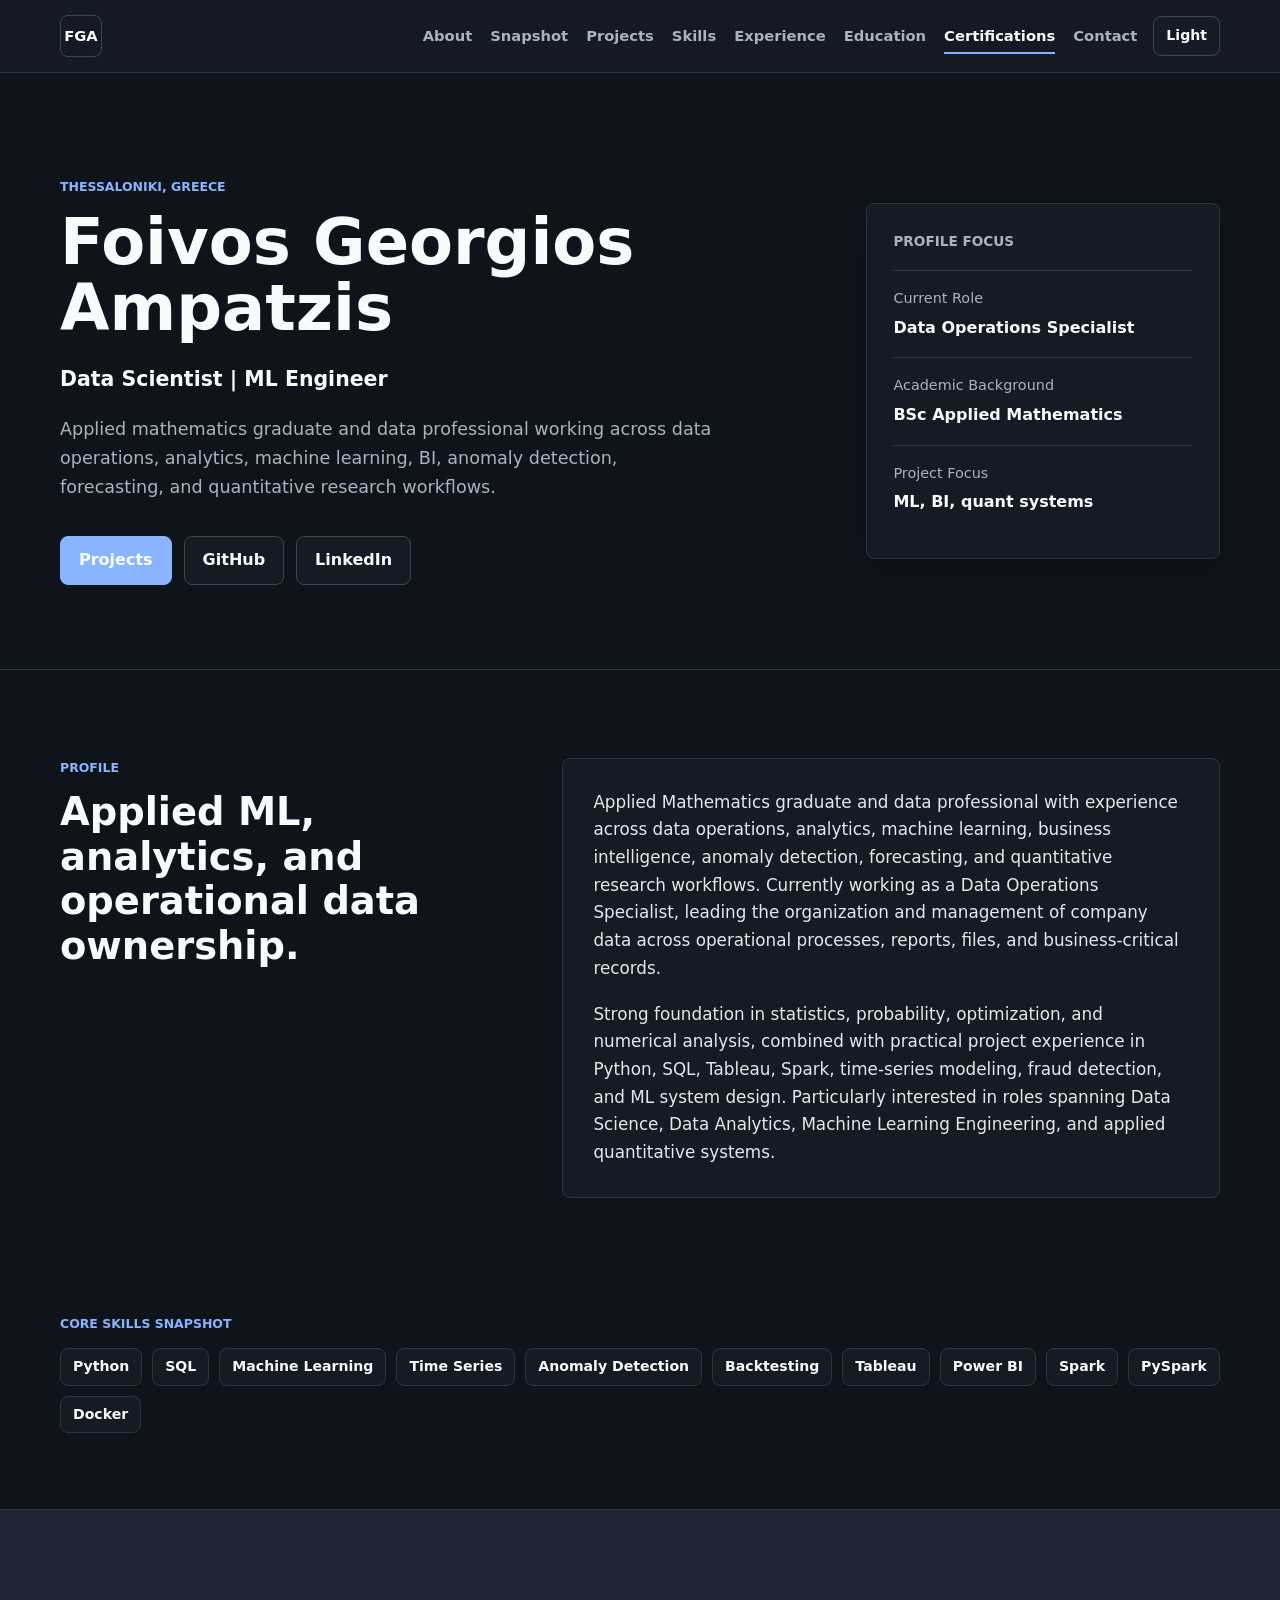
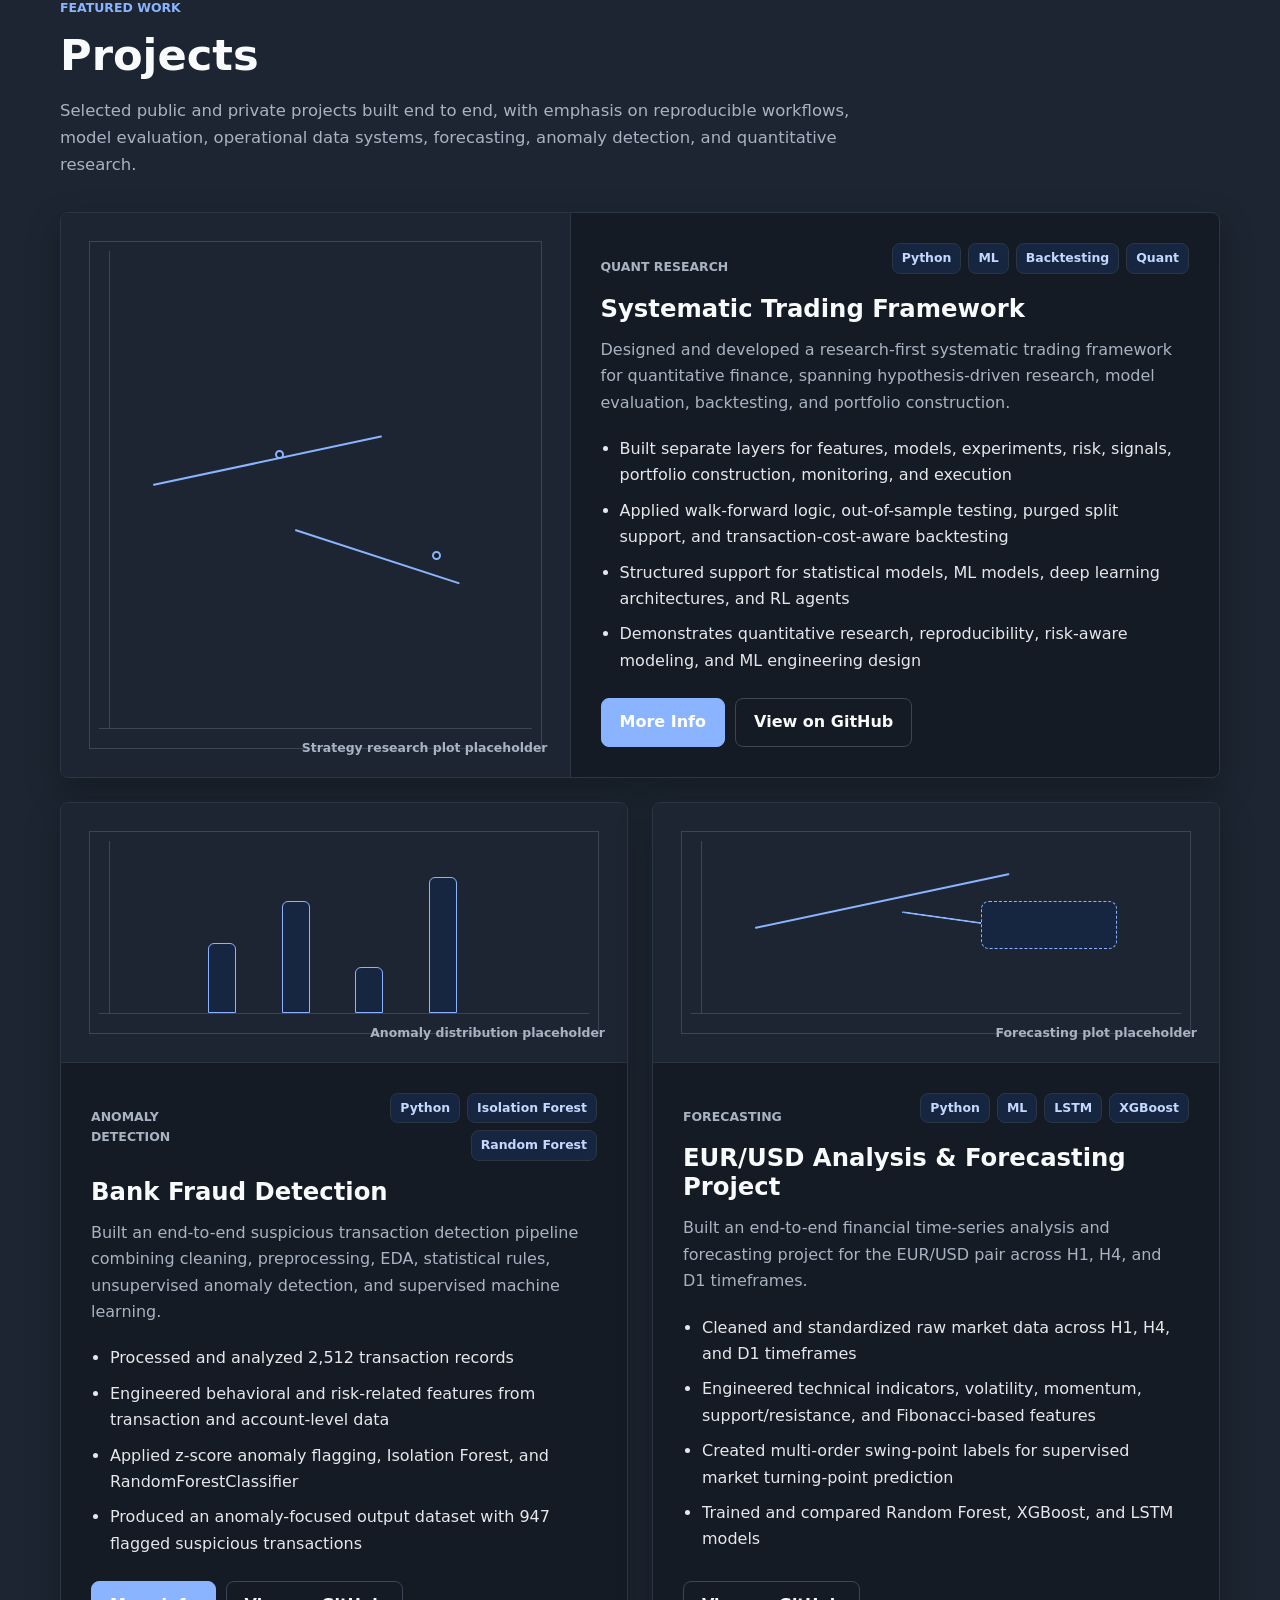
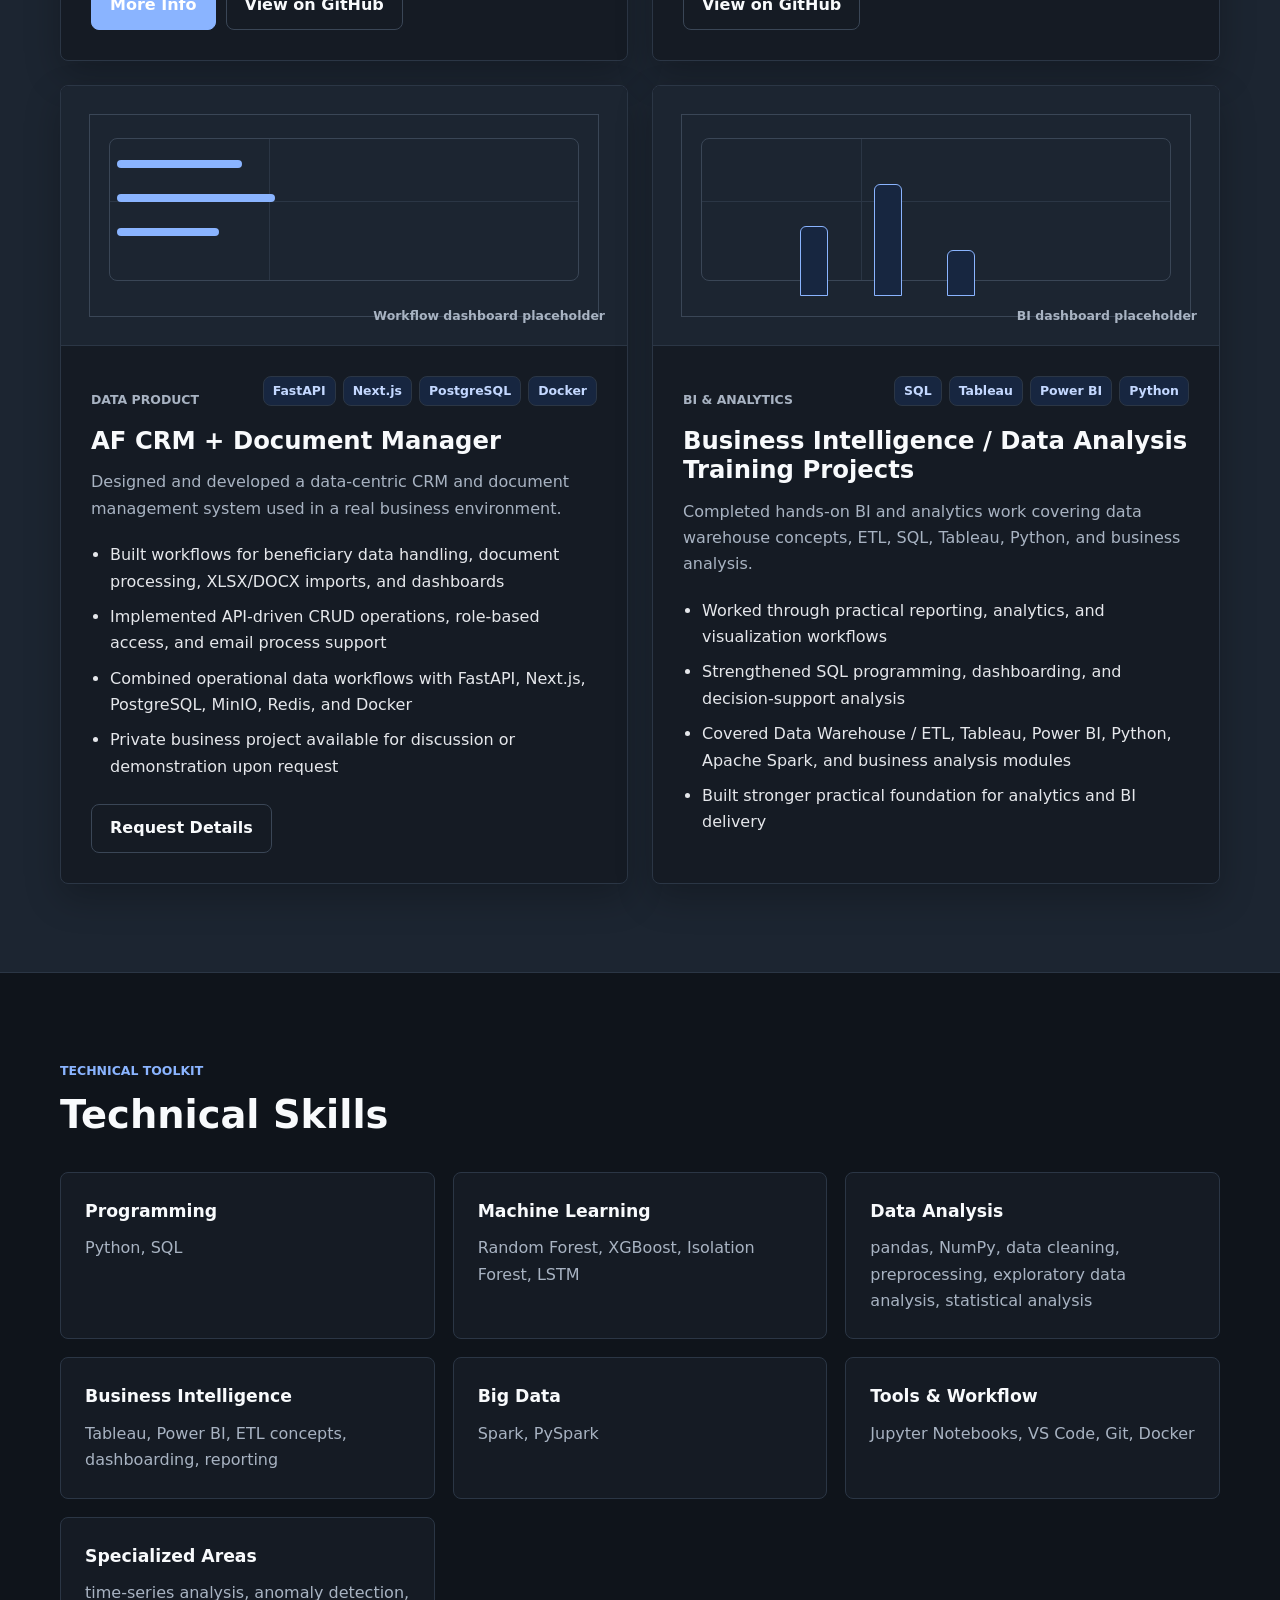
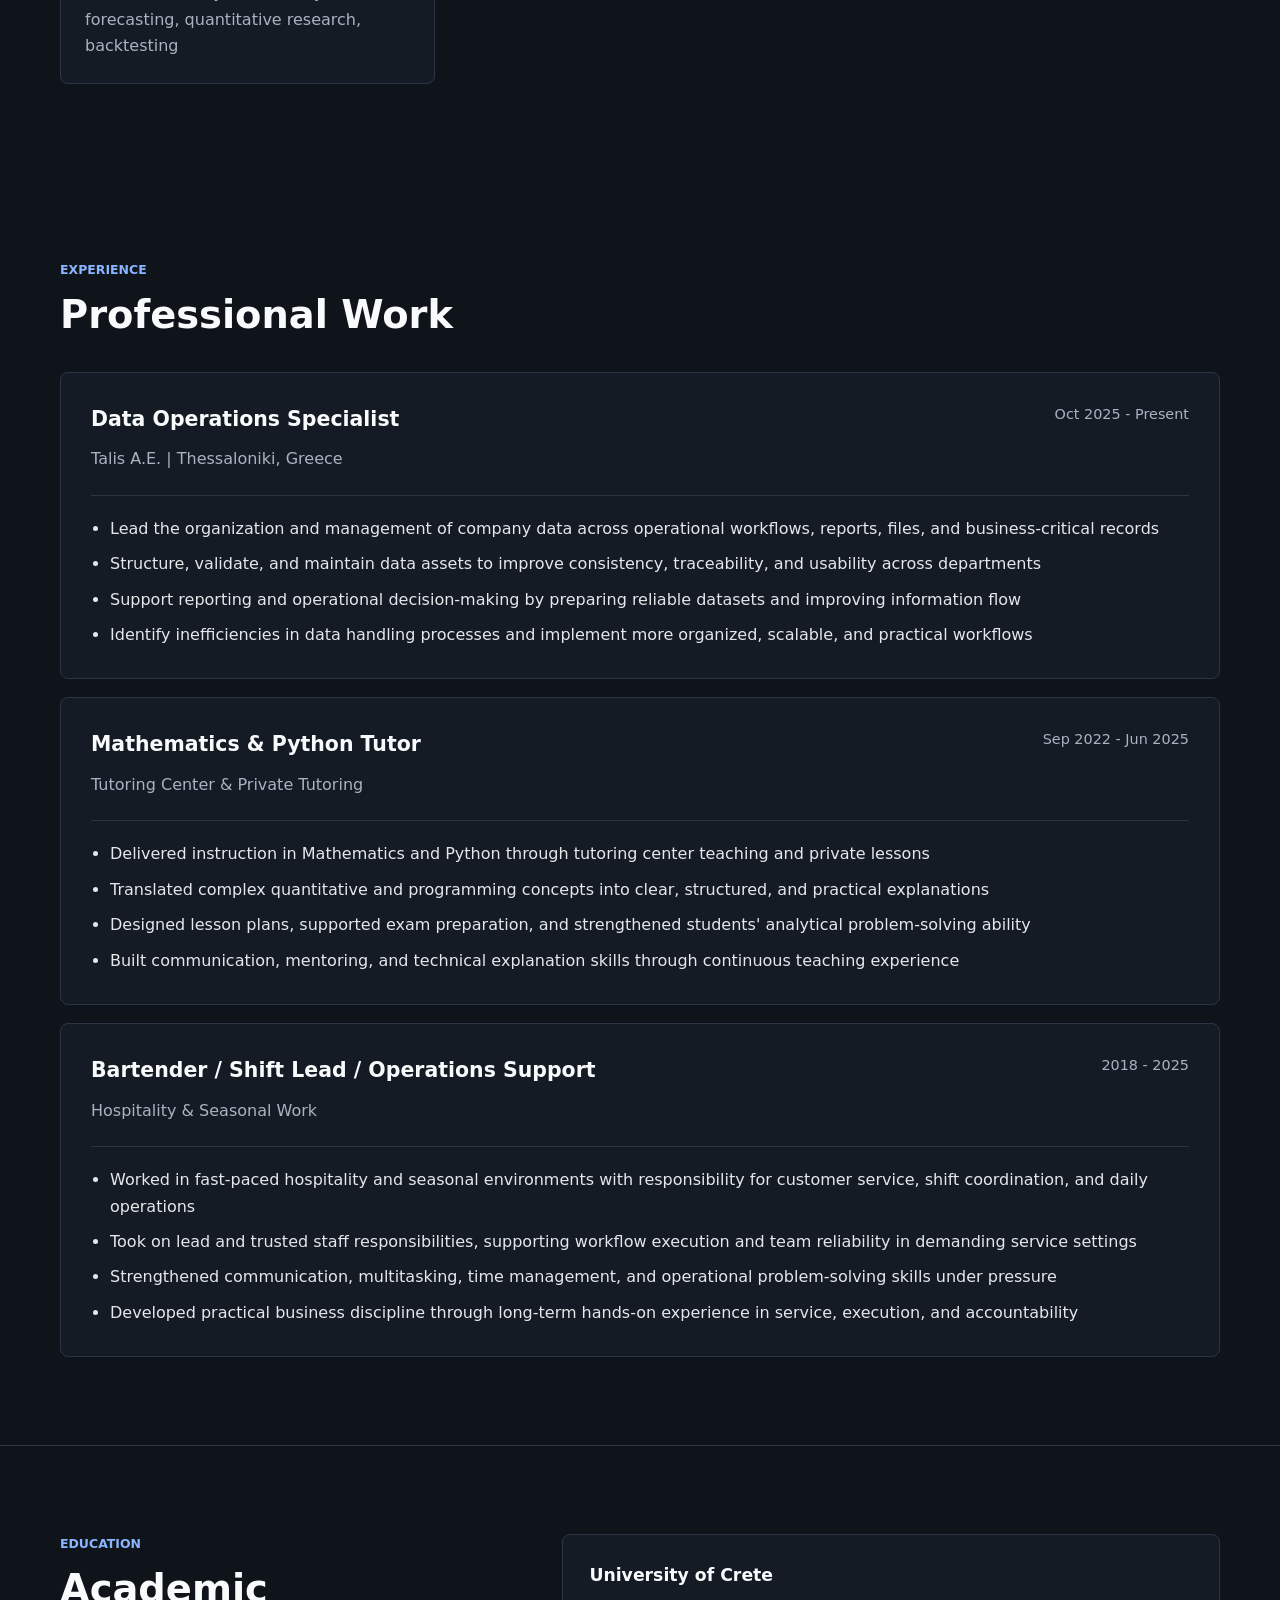
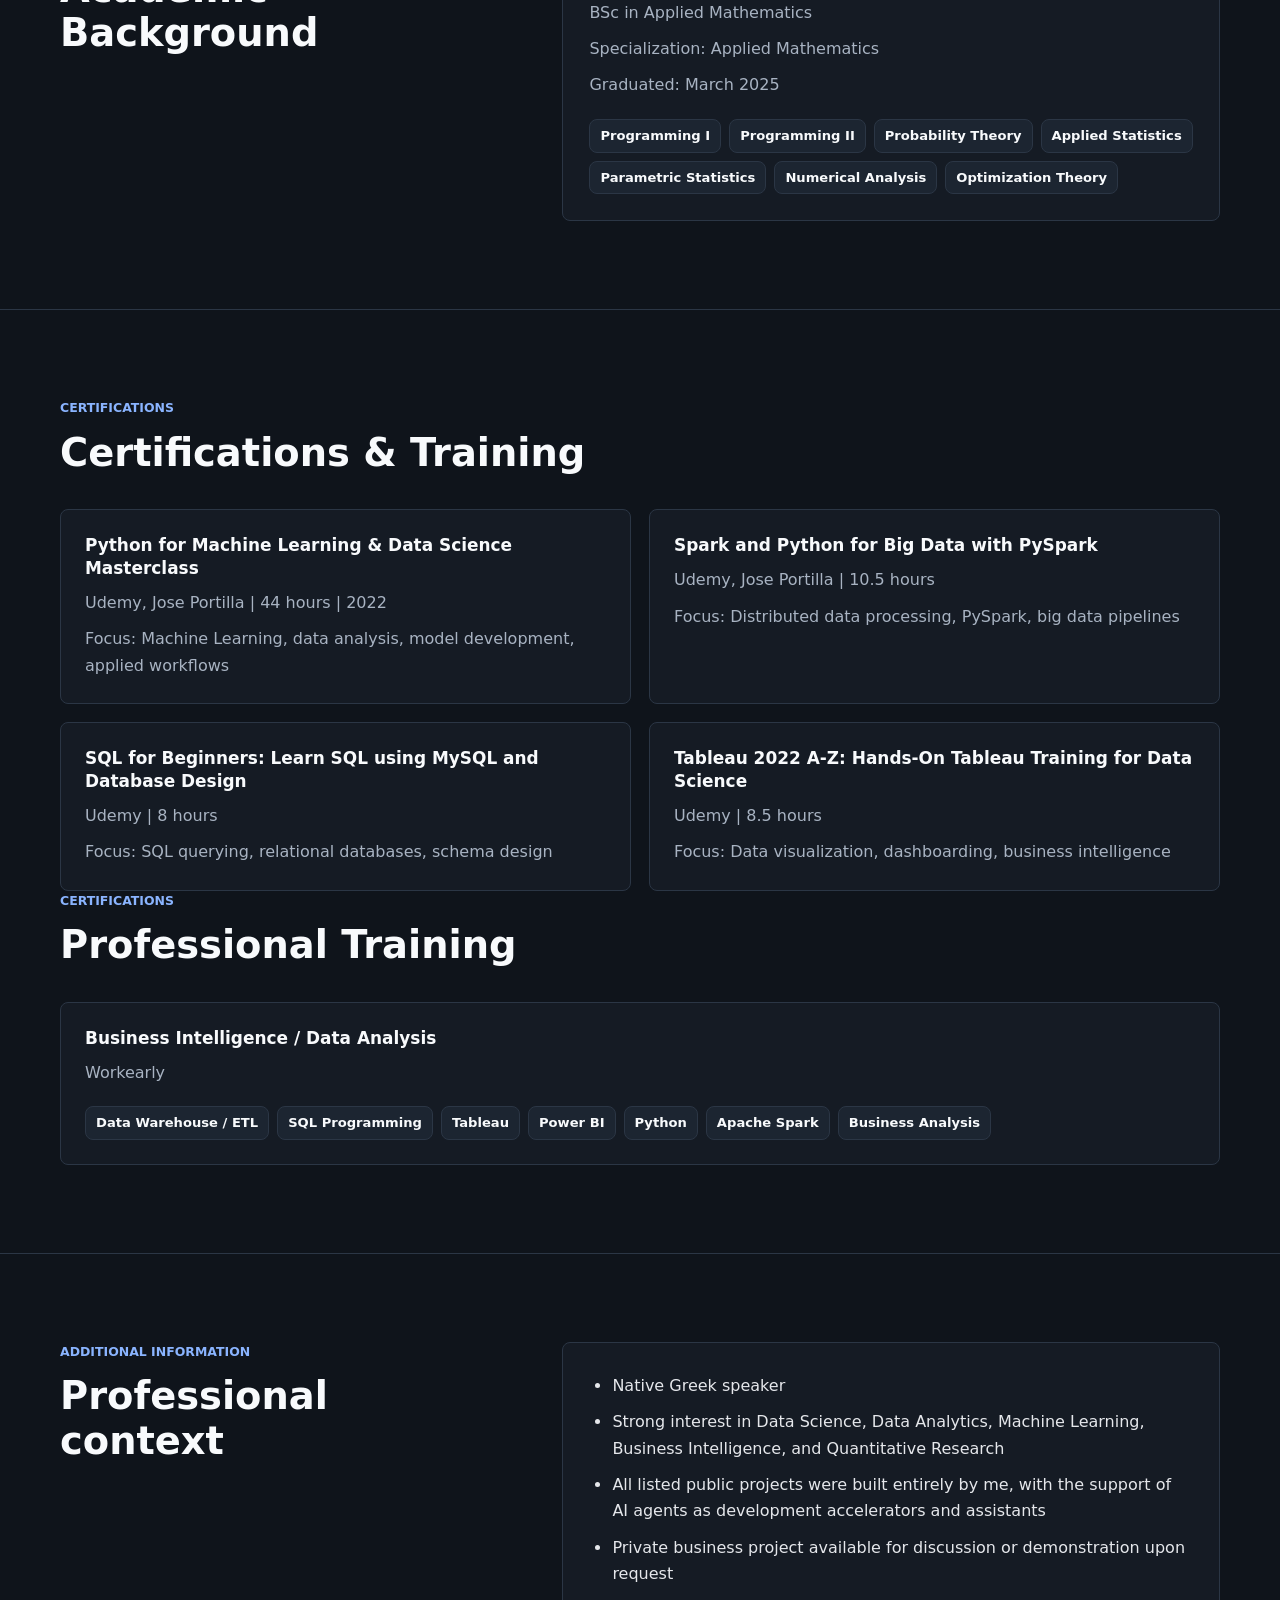
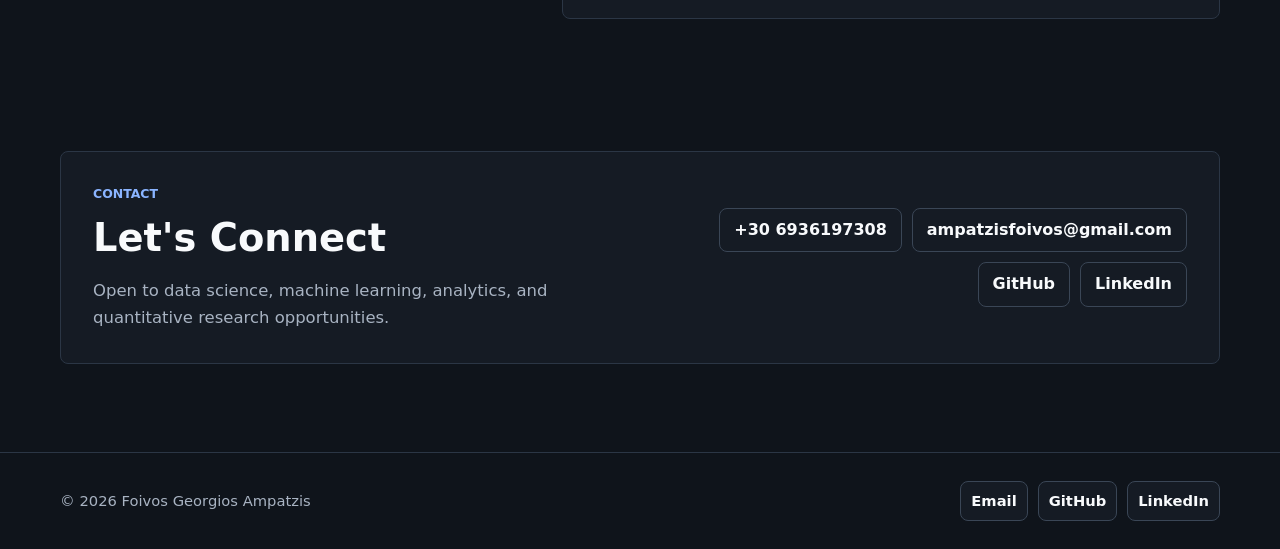
==== index.html @ b809c3e9 "certifications fixs and adds" ====
<!DOCTYPE html>
<html lang="en" data-theme="dark">
  <head>
    <meta charset="UTF-8" />
    <meta name="viewport" content="width=device-width, initial-scale=1.0" />
    <meta
      name="description"
      content="Portfolio of Foivos Georgios Ampatzis, Data Scientist focused on machine learning, analytics, and quantitative finance."
    />
    <title>Foivos Georgios Ampatzis | Data Scientist</title>
    <link rel="stylesheet" href="style.css" />
    <script src="script.js" defer></script>
  </head>
  <body>
    <header class="site-header">
      <nav class="nav container" aria-label="Primary navigation">
        <a class="nav-logo" href="#top" aria-label="Foivos Georgios Ampatzis home">FGA</a>
        <div class="nav-actions">
          <button class="menu-toggle" type="button" aria-label="Toggle navigation menu" aria-expanded="false" aria-controls="primary-menu">
            <span></span>
            <span></span>
            <span></span>
          </button>
          <div class="nav-links" id="primary-menu">
            <a href="#about">About</a>
            <a href="#snapshot">Snapshot</a>
            <a href="#projects">Projects</a>
            <a href="#skills">Skills</a>
            <a href="#experience">Experience</a>
            <a href="#education">Education</a>
            <a href="#certifications">Certifications</a>
            <a href="#contact">Contact</a>
          </div>
          <button class="theme-toggle" type="button" aria-label="Toggle dark mode" aria-pressed="false">
            Dark
          </button>
        </div>
      </nav>
    </header>

    <main id="top">
      <section class="hero section-block" aria-labelledby="hero-title">
        <div class="container hero-grid">
          <div class="hero-copy reveal">
            <p class="eyebrow">Thessaloniki, Greece</p>
            <h1 id="hero-title">Foivos Georgios Ampatzis</h1>
            <p class="hero-title">Data Scientist | ML Engineer</p>
            <p class="hero-tagline">
              Applied mathematics graduate and data professional working across data
              operations, analytics, machine learning, BI, anomaly detection,
              forecasting, and quantitative research workflows.
            </p>
            <div class="hero-actions" aria-label="Primary actions">
              <a class="btn btn-primary" href="#projects">Projects</a>
              <a class="btn btn-secondary" href="https://github.com/AFoivos" target="_blank" rel="noreferrer">GitHub</a>
              <a class="btn btn-secondary" href="https://www.linkedin.com/in/foivos-georgios-ampatzis-885bb7213" target="_blank" rel="noreferrer">LinkedIn</a>
            </div>
          </div>

          <aside class="hero-panel reveal" aria-label="Portfolio focus areas">
            <p class="panel-label">Profile Focus</p>
            <div class="metric-row">
              <span>Current Role</span>
              <strong>Data Operations Specialist</strong>
            </div>
            <div class="metric-row">
              <span>Academic Background</span>
              <strong>BSc Applied Mathematics</strong>
            </div>
            <div class="metric-row">
              <span>Project Focus</span>
              <strong>ML, BI, quant systems</strong>
            </div>
          </aside>
        </div>
      </section>

      <section class="section-block" id="about" aria-labelledby="about-title">
        <div class="container two-column reveal">
          <div class="section-heading compact">
            <p class="eyebrow">Profile</p>
            <h2 id="about-title">Applied ML, analytics, and operational data ownership.</h2>
          </div>
          <div class="text-panel">
            <p>
              Applied Mathematics graduate and data professional with experience
              across data operations, analytics, machine learning, business
              intelligence, anomaly detection, forecasting, and quantitative research
              workflows. Currently working as a Data Operations Specialist, leading
              the organization and management of company data across operational
              processes, reports, files, and business-critical records.
            </p>
            <p>
              Strong foundation in statistics, probability, optimization, and
              numerical analysis, combined with practical project experience in
              Python, SQL, Tableau, Spark, time-series modeling, fraud detection,
              and ML system design. Particularly interested in roles spanning Data
              Science, Data Analytics, Machine Learning Engineering, and applied
              quantitative systems.
            </p>
          </div>
        </div>
      </section>

      <section class="snapshot section-block" id="snapshot" aria-labelledby="snapshot-title">
        <div class="container reveal">
          <p class="eyebrow">Core Skills Snapshot</p>
          <h2 id="snapshot-title" class="sr-only">Core Skills Snapshot</h2>
          <div class="snapshot-list" aria-label="Core skills">
            <span>Python</span>
            <span>SQL</span>
            <span>Machine Learning</span>
            <span>Time Series</span>
            <span>Anomaly Detection</span>
            <span>Backtesting</span>
            <span>Tableau</span>
            <span>Power BI</span>
            <span>Spark</span>
            <span>PySpark</span>
            <span>Docker</span>
          </div>
        </div>
      </section>

      <section class="projects-section section-block" id="projects" aria-labelledby="projects-title">
        <div class="container">
          <div class="section-heading projects-heading reveal">
            <p class="eyebrow">Featured Work</p>
            <h2 id="projects-title">Projects</h2>
            <p>
              Selected public and private projects built end to end, with emphasis
              on reproducible workflows, model evaluation, operational data systems,
              forecasting, anomaly detection, and quantitative research.
            </p>
          </div>

          <div class="projects-grid">
            <article class="project-card project-card-featured reveal">
              <figure class="project-visual visual-trading" role="img" aria-label="Placeholder for trading equity curve and drawdown plot">
                <div class="plot-axis x-axis"></div>
                <div class="plot-axis y-axis"></div>
                <div class="plot-line line-a"></div>
                <div class="plot-line line-b"></div>
                <div class="plot-dot dot-a"></div>
                <div class="plot-dot dot-b"></div>
                <figcaption>Strategy research plot placeholder</figcaption>
              </figure>
              <div class="project-content">
                <div class="project-meta">
                  <p class="project-kicker">Quant Research</p>
                  <div class="tag-list" aria-label="Technology stack">
                    <span>Python</span>
                    <span>ML</span>
                    <span>Backtesting</span>
                    <span>Quant</span>
                  </div>
                </div>
                <h3>Systematic Trading Framework</h3>
                <p>
                  Designed and developed a research-first systematic trading
                  framework for quantitative finance, spanning hypothesis-driven
                  research, model evaluation, backtesting, and portfolio construction.
                </p>
                <ul>
                  <li>Built separate layers for features, models, experiments, risk, signals, portfolio construction, monitoring, and execution</li>
                  <li>Applied walk-forward logic, out-of-sample testing, purged split support, and transaction-cost-aware backtesting</li>
                  <li>Structured support for statistical models, ML models, deep learning architectures, and RL agents</li>
                  <li>Demonstrates quantitative research, reproducibility, risk-aware modeling, and ML engineering design</li>
                </ul>
                <div class="project-actions">
                  <a class="project-link project-link-primary" href="systematic-trading-framework.html">More Info</a>
                  <a class="project-link" href="https://github.com/AFoivos/systematic_trading_framework/tree/main" target="_blank" rel="noreferrer">View on GitHub</a>
                </div>
              </div>
            </article>

            <article class="project-card reveal">
              <figure class="project-visual visual-fraud" role="img" aria-label="Placeholder for fraud anomaly score distribution plot">
                <div class="plot-axis x-axis"></div>
                <div class="plot-axis y-axis"></div>
                <div class="bar bar-one"></div>
                <div class="bar bar-two"></div>
                <div class="bar bar-three"></div>
                <div class="bar bar-four"></div>
                <figcaption>Anomaly distribution placeholder</figcaption>
              </figure>
              <div class="project-content">
                <div class="project-meta">
                  <p class="project-kicker">Anomaly Detection</p>
                  <div class="tag-list" aria-label="Technology stack">
                    <span>Python</span>
                    <span>Isolation Forest</span>
                    <span>Random Forest</span>
                  </div>
                </div>
                <h3>Bank Fraud Detection</h3>
                <p>
                  Built an end-to-end suspicious transaction detection pipeline
                  combining cleaning, preprocessing, EDA, statistical rules,
                  unsupervised anomaly detection, and supervised machine learning.
                </p>
                <ul>
                  <li>Processed and analyzed 2,512 transaction records</li>
                  <li>Engineered behavioral and risk-related features from transaction and account-level data</li>
                  <li>Applied z-score anomaly flagging, Isolation Forest, and RandomForestClassifier</li>
                  <li>Produced an anomaly-focused output dataset with 947 flagged suspicious transactions</li>
                </ul>
                <div class="project-actions">
                  <a class="project-link project-link-primary" href="fraud-detection.html">More Info</a>
                  <a class="project-link" href="https://github.com/AFoivos/Fraud-Detection/tree/main" target="_blank" rel="noreferrer">View on GitHub</a>
                </div>
              </div>
            </article>

            <article class="project-card reveal">
              <figure class="project-visual visual-forecast" role="img" aria-label="Placeholder for EUR/USD time-series forecasting plot">
                <div class="plot-axis x-axis"></div>
                <div class="plot-axis y-axis"></div>
                <div class="plot-line line-a"></div>
                <div class="plot-line line-c"></div>
                <div class="forecast-band"></div>
                <figcaption>Forecasting plot placeholder</figcaption>
              </figure>
              <div class="project-content">
                <div class="project-meta">
                  <p class="project-kicker">Forecasting</p>
                  <div class="tag-list" aria-label="Technology stack">
                    <span>Python</span>
                    <span>ML</span>
                    <span>LSTM</span>
                    <span>XGBoost</span>
                  </div>
                </div>
                <h3>EUR/USD Analysis &amp; Forecasting Project</h3>
                <p>
                  Built an end-to-end financial time-series analysis and forecasting
                  project for the EUR/USD pair across H1, H4, and D1 timeframes.
                </p>
                <ul>
                  <li>Cleaned and standardized raw market data across H1, H4, and D1 timeframes</li>
                  <li>Engineered technical indicators, volatility, momentum, support/resistance, and Fibonacci-based features</li>
                  <li>Created multi-order swing-point labels for supervised market turning-point prediction</li>
                  <li>Trained and compared Random Forest, XGBoost, and LSTM models</li>
                </ul>
                <div class="project-actions">
                  <a class="project-link" href="https://github.com/AFoivos/Eur.usd_Analysis" target="_blank" rel="noreferrer">View on GitHub</a>
                </div>
              </div>
            </article>

            <article class="project-card reveal">
              <figure class="project-visual visual-crm" role="img" aria-label="Placeholder for CRM dashboard and document workflow diagram">
                <div class="panel-grid"></div>
                <div class="panel-row row-one"></div>
                <div class="panel-row row-two"></div>
                <div class="panel-row row-three"></div>
                <figcaption>Workflow dashboard placeholder</figcaption>
              </figure>
              <div class="project-content">
                <div class="project-meta">
                  <p class="project-kicker">Data Product</p>
                  <div class="tag-list" aria-label="Technology stack">
                    <span>FastAPI</span>
                    <span>Next.js</span>
                    <span>PostgreSQL</span>
                    <span>Docker</span>
                  </div>
                </div>
                <h3>AF CRM + Document Manager</h3>
                <p>
                  Designed and developed a data-centric CRM and document management
                  system used in a real business environment.
                </p>
                <ul>
                  <li>Built workflows for beneficiary data handling, document processing, XLSX/DOCX imports, and dashboards</li>
                  <li>Implemented API-driven CRUD operations, role-based access, and email process support</li>
                  <li>Combined operational data workflows with FastAPI, Next.js, PostgreSQL, MinIO, Redis, and Docker</li>
                  <li>Private business project available for discussion or demonstration upon request</li>
                </ul>
                <div class="project-actions">
                  <a class="project-link" href="mailto:ampatzisfoivos@gmail.com">Request Details</a>
                </div>
              </div>
            </article>

            <article class="project-card reveal">
              <figure class="project-visual visual-bi" role="img" aria-label="Placeholder for BI dashboard and analytics workflow">
                <div class="panel-grid"></div>
                <div class="bar bar-one"></div>
                <div class="bar bar-two"></div>
                <div class="bar bar-three"></div>
                <figcaption>BI dashboard placeholder</figcaption>
              </figure>
              <div class="project-content">
                <div class="project-meta">
                  <p class="project-kicker">BI &amp; Analytics</p>
                  <div class="tag-list" aria-label="Technology stack">
                    <span>SQL</span>
                    <span>Tableau</span>
                    <span>Power BI</span>
                    <span>Python</span>
                  </div>
                </div>
                <h3>Business Intelligence / Data Analysis Training Projects</h3>
                <p>
                  Completed hands-on BI and analytics work covering data warehouse
                  concepts, ETL, SQL, Tableau, Python, and business analysis.
                </p>
                <ul>
                  <li>Worked through practical reporting, analytics, and visualization workflows</li>
                  <li>Strengthened SQL programming, dashboarding, and decision-support analysis</li>
                  <li>Covered Data Warehouse / ETL, Tableau, Power BI, Python, Apache Spark, and business analysis modules</li>
                  <li>Built stronger practical foundation for analytics and BI delivery</li>
                </ul>
              </div>
            </article>
          </div>
        </div>
      </section>

      <section class="section-block" id="skills" aria-labelledby="skills-title">
        <div class="container">
          <div class="section-heading reveal">
            <p class="eyebrow">Technical Toolkit</p>
            <h2 id="skills-title">Technical Skills</h2>
          </div>
          <div class="skills-grid">
            <div class="skill-group reveal">
              <h3>Programming</h3>
              <p>Python, SQL</p>
            </div>
            <div class="skill-group reveal">
              <h3>Machine Learning</h3>
              <p>Random Forest, XGBoost, Isolation Forest, LSTM</p>
            </div>
            <div class="skill-group reveal">
              <h3>Data Analysis</h3>
              <p>pandas, NumPy, data cleaning, preprocessing, exploratory data analysis, statistical analysis</p>
            </div>
            <div class="skill-group reveal">
              <h3>Business Intelligence</h3>
              <p>Tableau, Power BI, ETL concepts, dashboarding, reporting</p>
            </div>
            <div class="skill-group reveal">
              <h3>Big Data</h3>
              <p>Spark, PySpark</p>
            </div>
            <div class="skill-group reveal">
              <h3>Tools &amp; Workflow</h3>
              <p>Jupyter Notebooks, VS Code, Git, Docker</p>
            </div>
            <div class="skill-group reveal">
              <h3>Specialized Areas</h3>
              <p>time-series analysis, anomaly detection, forecasting, quantitative research, backtesting</p>
            </div>
          </div>
        </div>
      </section>

      <section class="section-block" id="experience" aria-labelledby="experience-title">
        <div class="container">
          <div class="section-heading reveal">
            <p class="eyebrow">Experience</p>
            <h2 id="experience-title">Professional Work</h2>
          </div>
          <div class="experience-list">
            <article class="experience-card reveal">
              <div class="experience-heading">
                <div>
                  <h3>Data Operations Specialist</h3>
                  <p>Talis A.E. | Thessaloniki, Greece</p>
                </div>
                <span>Oct 2025 - Present</span>
              </div>
              <ul>
                <li>Lead the organization and management of company data across operational workflows, reports, files, and business-critical records</li>
                <li>Structure, validate, and maintain data assets to improve consistency, traceability, and usability across departments</li>
                <li>Support reporting and operational decision-making by preparing reliable datasets and improving information flow</li>
                <li>Identify inefficiencies in data handling processes and implement more organized, scalable, and practical workflows</li>
              </ul>
            </article>

            <article class="experience-card reveal">
              <div class="experience-heading">
                <div>
                  <h3>Mathematics &amp; Python Tutor</h3>
                  <p>Tutoring Center &amp; Private Tutoring</p>
                </div>
                <span>Sep 2022 - Jun 2025</span>
              </div>
              <ul>
                <li>Delivered instruction in Mathematics and Python through tutoring center teaching and private lessons</li>
                <li>Translated complex quantitative and programming concepts into clear, structured, and practical explanations</li>
                <li>Designed lesson plans, supported exam preparation, and strengthened students' analytical problem-solving ability</li>
                <li>Built communication, mentoring, and technical explanation skills through continuous teaching experience</li>
              </ul>
            </article>

            <article class="experience-card reveal">
              <div class="experience-heading">
                <div>
                  <h3>Bartender / Shift Lead / Operations Support</h3>
                  <p>Hospitality &amp; Seasonal Work</p>
                </div>
                <span>2018 - 2025</span>
              </div>
              <ul>
                <li>Worked in fast-paced hospitality and seasonal environments with responsibility for customer service, shift coordination, and daily operations</li>
                <li>Took on lead and trusted staff responsibilities, supporting workflow execution and team reliability in demanding service settings</li>
                <li>Strengthened communication, multitasking, time management, and operational problem-solving skills under pressure</li>
                <li>Developed practical business discipline through long-term hands-on experience in service, execution, and accountability</li>
              </ul>
            </article>
          </div>
        </div>
      </section>

      <section class="section-block education-section" id="education" aria-labelledby="education-title">
        <div class="container education-grid reveal">
          <div class="section-heading compact">
            <p class="eyebrow">Education</p>
            <h2 id="education-title">Academic Background</h2>
          </div>
          <div class="education-card">
            <h3>University of Crete</h3>
            <p>BSc in Applied Mathematics</p>
            <p>Specialization: Applied Mathematics</p>
            <p>Graduated: March 2025</p>
            <div class="coursework-list" aria-label="Relevant coursework">
              <span>Programming I</span>
              <span>Programming II</span>
              <span>Probability Theory</span>
              <span>Applied Statistics</span>
              <span>Parametric Statistics</span>
              <span>Numerical Analysis</span>
              <span>Optimization Theory</span>
            </div>
          </div>
        </div>
      </section>

      <section class="section-block certifications-section" id="certifications" aria-labelledby="certifications-title">
        <div class="container">
          <div class="section-heading reveal">
            <p class="eyebrow">Certifications</p>
            <h2 id="certifications-title">Certifications &amp; Training</h2>
          </div>
          <div class="certifications-grid">
            <article class="certification-card reveal">
              <h3>Python for Machine Learning &amp; Data Science Masterclass</h3>
              <p>Udemy, Jose Portilla | 44 hours | 2022</p>
              <p>Focus: Machine Learning, data analysis, model development, applied workflows</p>
            </article>
            <article class="certification-card reveal">
              <h3>Spark and Python for Big Data with PySpark</h3>
              <p>Udemy, Jose Portilla | 10.5 hours</p>
              <p>Focus: Distributed data processing, PySpark, big data pipelines</p>
            </article>
            <article class="certification-card reveal">
              <h3>SQL for Beginners: Learn SQL using MySQL and Database Design</h3>
              <p>Udemy | 8 hours</p>
              <p>Focus: SQL querying, relational databases, schema design</p>
            </article>
            <article class="certification-card reveal">
              <h3>Tableau 2022 A-Z: Hands-On Tableau Training for Data Science</h3>
              <p>Udemy | 8.5 hours</p>
              <p>Focus: Data visualization, dashboarding, business intelligence</p>
            </article>
          </div>
          <div class="section-heading reveal">
            <p class="eyebrow">Certifications</p>
            <h2 id="certifications-title">Professional Training</h2>
          </div>
          <div class="certifications-grid"></div>
            <article class="certification-card certification-card-wide reveal">
              <h3>Business Intelligence / Data Analysis</h3>
              <p>Workearly</p>
              <div class="coursework-list" aria-label="Training modules">
                <span>Data Warehouse / ETL</span>
                <span>SQL Programming</span>
                <span>Tableau</span>
                <span>Power BI</span>
                <span>Python</span>
                <span>Apache Spark</span>
                <span>Business Analysis</span>
              </div>
            </article>
          </div>
        </div>
      </section>

      <section class="section-block additional-section" aria-labelledby="additional-title">
        <div class="container two-column reveal">
          <div class="section-heading compact">
            <p class="eyebrow">Additional Information</p>
            <h2 id="additional-title">Professional context</h2>
          </div>
          <div class="text-panel">
            <ul class="info-list">
              <li>Native Greek speaker</li>
              <li>Strong interest in Data Science, Data Analytics, Machine Learning, Business Intelligence, and Quantitative Research</li>
              <li>All listed public projects were built entirely by me, with the support of AI agents as development accelerators and assistants</li>
              <li>Private business project available for discussion or demonstration upon request</li>
            </ul>
          </div>
        </div>
      </section>

      <section class="section-block contact-section" id="contact" aria-labelledby="contact-title">
        <div class="container contact-panel reveal">
          <div class="section-heading compact">
            <p class="eyebrow">Contact</p>
            <h2 id="contact-title">Let's Connect</h2>
            <p>
              Open to data science, machine learning, analytics, and quantitative
              research opportunities.
            </p>
          </div>
          <div class="contact-links">
            <a href="tel:+306936197308">+30 6936197308</a>
            <a href="mailto:ampatzisfoivos@gmail.com">ampatzisfoivos@gmail.com</a>
            <a href="https://github.com/AFoivos" target="_blank" rel="noreferrer">GitHub</a>
            <a href="https://www.linkedin.com/in/foivos-georgios-ampatzis-885bb7213" target="_blank" rel="noreferrer">LinkedIn</a>
          </div>
        </div>
      </section>
    </main>

    <footer class="footer">
      <div class="container footer-inner">
        <p>&copy; 2026 Foivos Georgios Ampatzis</p>
        <div class="footer-links">
          <a href="mailto:ampatzisfoivos@gmail.com">Email</a>
          <a href="https://github.com/AFoivos" target="_blank" rel="noreferrer">GitHub</a>
          <a href="https://www.linkedin.com/in/foivos-georgios-ampatzis-885bb7213" target="_blank" rel="noreferrer">LinkedIn</a>
        </div>
      </div>
    </footer>
  </body>
</html>
---- style.css ----
:root {
  color-scheme: light;
  --bg: #f8fafc;
  --surface: #ffffff;
  --surface-soft: #f1f5f9;
  --text: #111827;
  --text-strong: #0f172a;
  --muted: #526175;
  --line: #d9e2ec;
  --line-strong: #c9d5e2;
  --accent: #1d4ed8;
  --accent-strong: #173f9a;
  --accent-soft: #e8f0ff;
  --shadow: 0 14px 36px rgba(15, 23, 42, 0.08);
  --shadow-hover: 0 18px 44px rgba(15, 23, 42, 0.12);
  --container: 1160px;
}

[data-theme="dark"] {
  color-scheme: dark;
  --bg: #0f141b;
  --surface: #151b24;
  --surface-soft: #1c2531;
  --text: #e5e7eb;
  --text-strong: #f8fafc;
  --muted: #a8b3c2;
  --line: #2b3645;
  --line-strong: #3a4656;
  --accent: #8ab4ff;
  --accent-strong: #c4d8ff;
  --accent-soft: #172640;
  --shadow: 0 14px 36px rgba(0, 0, 0, 0.24);
  --shadow-hover: 0 18px 44px rgba(0, 0, 0, 0.34);
}

* {
  box-sizing: border-box;
}

html {
  scroll-behavior: smooth;
  scroll-padding-top: 96px;
}

body {
  margin: 0;
  background: var(--bg);
  color: var(--text);
  font-family: Inter, ui-sans-serif, system-ui, -apple-system, BlinkMacSystemFont,
    "Segoe UI", sans-serif;
  font-size: 16px;
  line-height: 1.65;
  text-rendering: optimizeLegibility;
}

a {
  color: inherit;
  text-decoration: none;
}

img {
  display: block;
  max-width: 100%;
  height: auto;
}

ul {
  margin: 0;
  padding: 0;
}

.container {
  width: min(var(--container), calc(100% - 40px));
  margin: 0 auto;
}

.section-block {
  padding: 88px 0;
}

.site-header {
  position: sticky;
  top: 0;
  z-index: 20;
  border-bottom: 1px solid var(--line);
  background: var(--surface);
  background: color-mix(in srgb, var(--surface) 92%, transparent);
  backdrop-filter: blur(14px);
}

.nav {
  position: relative;
  min-height: 72px;
  display: flex;
  align-items: center;
  justify-content: space-between;
  gap: 24px;
}

.nav-logo {
  width: 42px;
  height: 42px;
  display: inline-flex;
  align-items: center;
  justify-content: center;
  border: 1px solid var(--line-strong);
  border-radius: 8px;
  color: var(--text-strong);
  font-size: 0.92rem;
  font-weight: 800;
}

.nav-actions,
.nav-links {
  display: flex;
  align-items: center;
}

.nav-actions {
  gap: 16px;
}

.nav-links {
  justify-content: flex-end;
  flex-wrap: wrap;
  gap: 4px 18px;
  color: var(--muted);
  font-size: 0.92rem;
  font-weight: 600;
}

.nav-links a {
  position: relative;
  padding: 8px 0;
}

.nav-links a::after {
  position: absolute;
  right: 0;
  bottom: 2px;
  left: 0;
  height: 2px;
  background: var(--accent);
  content: "";
  opacity: 0;
}

.nav-links a:hover,
.nav-links a:focus,
.nav-links a.active {
  color: var(--text-strong);
}

.nav-links a.active::after {
  opacity: 1;
}

.theme-toggle {
  min-height: 38px;
  padding: 7px 12px;
  border: 1px solid var(--line-strong);
  border-radius: 8px;
  background: var(--surface);
  color: var(--text-strong);
  cursor: pointer;
  font: inherit;
  font-size: 0.88rem;
  font-weight: 700;
}

.menu-toggle {
  display: none;
  width: 40px;
  min-height: 38px;
  align-items: center;
  justify-content: center;
  flex-direction: column;
  gap: 4px;
  padding: 8px 10px;
  border: 1px solid var(--line-strong);
  border-radius: 8px;
  background: var(--surface);
  color: var(--text-strong);
  cursor: pointer;
}

.menu-toggle span {
  width: 18px;
  height: 2px;
  border-radius: 999px;
  background: currentColor;
  transition: opacity 160ms ease, transform 160ms ease;
}

.nav-actions.is-open .menu-toggle span:nth-child(1) {
  transform: translateY(6px) rotate(45deg);
}

.nav-actions.is-open .menu-toggle span:nth-child(2) {
  opacity: 0;
}

.nav-actions.is-open .menu-toggle span:nth-child(3) {
  transform: translateY(-6px) rotate(-45deg);
}

.theme-toggle:hover,
.theme-toggle:focus,
.menu-toggle:hover,
.menu-toggle:focus {
  border-color: var(--accent);
  color: var(--accent);
}

.hero {
  padding: 104px 0 84px;
  border-bottom: 1px solid var(--line);
}

.hero-grid {
  display: grid;
  grid-template-columns: minmax(0, 1.35fr) minmax(320px, 0.65fr);
  gap: 72px;
  align-items: center;
}

.eyebrow {
  margin: 0 0 12px;
  color: var(--accent);
  font-size: 0.78rem;
  font-weight: 800;
  letter-spacing: 0;
  text-transform: uppercase;
}

.hero h1 {
  max-width: 820px;
  margin: 0;
  color: var(--text-strong);
  font-size: 4rem;
  line-height: 1.03;
}

.hero-title {
  margin: 22px 0 0;
  color: var(--text-strong);
  font-size: 1.28rem;
  font-weight: 700;
}

.hero-tagline {
  max-width: 660px;
  margin: 18px 0 0;
  color: var(--muted);
  font-size: 1.1rem;
}

.hero-actions {
  display: flex;
  flex-wrap: wrap;
  gap: 12px;
  margin-top: 34px;
}

.btn,
.project-link {
  min-height: 44px;
  display: inline-flex;
  align-items: center;
  justify-content: center;
  border-radius: 8px;
  padding: 10px 18px;
  font-weight: 700;
  transition: transform 160ms ease, border-color 160ms ease, background 160ms ease,
    box-shadow 160ms ease;
}

.btn:hover,
.btn:focus,
.project-link:hover,
.project-link:focus {
  transform: translateY(-1px);
}

.btn-primary {
  border: 1px solid var(--accent);
  background: var(--accent);
  color: #ffffff;
}

.btn-primary:hover,
.btn-primary:focus {
  border-color: var(--accent-strong);
  background: var(--accent-strong);
}

.btn-secondary {
  border: 1px solid var(--line-strong);
  background: var(--surface);
  color: var(--text-strong);
}

.btn-secondary:hover,
.btn-secondary:focus {
  border-color: var(--accent);
  color: var(--accent);
}

.hero-panel,
.text-panel,
.skill-group,
.experience-card,
.education-card,
.certification-card,
.process-card,
.code-card,
.table-card,
.metric-card,
.contact-panel {
  border: 1px solid var(--line);
  border-radius: 8px;
  background: var(--surface);
}

.hero-panel {
  padding: 26px;
  box-shadow: var(--shadow);
}

.panel-label {
  margin: 0 0 18px;
  color: var(--muted);
  font-size: 0.85rem;
  font-weight: 800;
  text-transform: uppercase;
}

.metric-row {
  padding: 16px 0;
  border-top: 1px solid var(--line);
}

.metric-row span,
.experience-heading span {
  display: block;
  color: var(--muted);
  font-size: 0.9rem;
}

.metric-row strong {
  display: block;
  margin-top: 4px;
  color: var(--text-strong);
  font-size: 1rem;
}

.two-column,
.education-grid {
  display: grid;
  grid-template-columns: 0.8fr 1.2fr;
  gap: 64px;
  align-items: start;
}

.section-heading {
  max-width: 780px;
  margin-bottom: 34px;
}

.section-heading.compact {
  margin-bottom: 0;
}

.section-heading h2 {
  margin: 0;
  color: var(--text-strong);
  font-size: 2.4rem;
  line-height: 1.16;
}

.section-heading p:not(.eyebrow) {
  margin: 16px 0 0;
  color: var(--muted);
  font-size: 1.03rem;
}

.text-panel {
  padding: 30px;
}

.text-panel p {
  margin: 0;
  color: var(--text);
  font-size: 1.05rem;
}

.text-panel p + p {
  margin-top: 18px;
}

.snapshot {
  padding: 28px 0 76px;
}

.snapshot-list {
  display: flex;
  flex-wrap: wrap;
  gap: 10px;
  padding-top: 2px;
}

.snapshot-list span,
.tag-list span,
.coursework-list span {
  display: inline-flex;
  align-items: center;
  min-height: 32px;
  border: 1px solid var(--line);
  border-radius: 8px;
  background: var(--surface);
  color: var(--text-strong);
  font-size: 0.88rem;
  font-weight: 700;
}

.snapshot-list span {
  padding: 6px 12px;
}

.coursework-list {
  display: flex;
  flex-wrap: wrap;
  gap: 8px;
  margin-top: 20px;
}

.coursework-list span {
  padding: 5px 10px;
  background: var(--surface-soft);
  color: var(--text-strong);
  font-size: 0.82rem;
}

.projects-section {
  border-top: 1px solid var(--line);
  border-bottom: 1px solid var(--line);
  background: var(--surface-soft);
}

.projects-heading {
  max-width: 840px;
}

.projects-heading h2 {
  font-size: 2.7rem;
}

.projects-grid {
  display: grid;
  grid-template-columns: repeat(2, minmax(0, 1fr));
  gap: 24px;
}

.project-card {
  min-height: 100%;
  display: flex;
  flex-direction: column;
  overflow: hidden;
  border: 1px solid var(--line);
  border-radius: 8px;
  background: var(--surface);
  box-shadow: var(--shadow);
  transition: transform 180ms ease, box-shadow 180ms ease, border-color 180ms ease;
}

.project-card:hover {
  transform: translateY(-3px);
  border-color: var(--line-strong);
  box-shadow: var(--shadow-hover);
}

.project-card-featured {
  grid-column: 1 / -1;
  display: grid;
  grid-template-columns: 0.88fr 1.12fr;
}

.project-visual {
  position: relative;
  min-height: 260px;
  margin: 0;
  overflow: hidden;
  border-bottom: 1px solid var(--line);
  background: var(--surface-soft);
}

.project-card-featured .project-visual {
  min-height: 100%;
  border-right: 1px solid var(--line);
  border-bottom: 0;
}

.project-visual::before {
  position: absolute;
  inset: 28px;
  border: 1px solid var(--line-strong);
  content: "";
}

.project-visual figcaption {
  position: absolute;
  right: 22px;
  bottom: 18px;
  color: var(--muted);
  font-size: 0.78rem;
  font-weight: 700;
}

.plot-axis {
  position: absolute;
  background: var(--line-strong);
}

.x-axis {
  right: 38px;
  bottom: 48px;
  left: 38px;
  height: 1px;
}

.y-axis {
  top: 38px;
  bottom: 48px;
  left: 48px;
  width: 1px;
}

.plot-line {
  position: absolute;
  height: 2px;
  border-radius: 8px;
  background: var(--accent);
  transform-origin: left center;
}

.line-a {
  width: 46%;
  top: 48%;
  left: 18%;
  transform: rotate(-12deg);
}

.line-b {
  width: 34%;
  top: 56%;
  left: 46%;
  transform: rotate(18deg);
}

.line-c {
  width: 38%;
  top: 42%;
  left: 44%;
  border-top: 2px dashed var(--accent);
  background: transparent;
  transform: rotate(8deg);
}

.plot-dot {
  position: absolute;
  width: 9px;
  height: 9px;
  border: 2px solid var(--accent);
  border-radius: 999px;
  background: var(--surface);
}

.dot-a {
  top: 42%;
  left: 42%;
}

.dot-b {
  top: 60%;
  left: 73%;
}

.bar {
  position: absolute;
  bottom: 49px;
  width: 28px;
  border: 1px solid var(--accent);
  border-radius: 6px 6px 0 0;
  background: var(--accent-soft);
}

.bar-one {
  left: 26%;
  height: 70px;
}

.bar-two {
  left: 39%;
  height: 112px;
}

.bar-three {
  left: 52%;
  height: 46px;
}

.bar-four {
  left: 65%;
  height: 136px;
}

.forecast-band {
  position: absolute;
  top: 38%;
  right: 18%;
  width: 24%;
  height: 48px;
  border: 1px dashed var(--accent);
  border-radius: 8px;
  background: var(--accent-soft);
}

.panel-grid {
  position: absolute;
  top: 52px;
  right: 48px;
  bottom: 64px;
  left: 48px;
  border: 1px solid var(--line-strong);
  border-radius: 8px;
}

.panel-grid::before,
.panel-grid::after {
  position: absolute;
  background: var(--line);
  content: "";
}

.panel-grid::before {
  top: 0;
  bottom: 0;
  left: 34%;
  width: 1px;
}

.panel-grid::after {
  top: 44%;
  right: 0;
  left: 0;
  height: 1px;
}

.panel-row {
  position: absolute;
  left: 56px;
  height: 8px;
  border-radius: 8px;
  background: var(--accent);
}

.row-one {
  top: 74px;
  width: 22%;
}

.row-two {
  top: 108px;
  width: 28%;
}

.row-three {
  top: 142px;
  width: 18%;
}

.project-content {
  display: flex;
  flex: 1;
  flex-direction: column;
  padding: 30px;
}

.project-meta {
  display: flex;
  align-items: flex-start;
  justify-content: space-between;
  gap: 16px;
  margin-bottom: 16px;
}

.project-kicker {
  margin: 6px 0 0;
  color: var(--accent);
  font-size: 0.78rem;
  font-weight: 800;
  text-transform: uppercase;
}

.tag-list {
  display: flex;
  justify-content: flex-end;
  flex-wrap: wrap;
  gap: 7px;
}

.tag-list span {
  min-height: 28px;
  padding: 4px 9px;
  background: var(--accent-soft);
  color: var(--accent-strong);
  font-size: 0.78rem;
}

.project-content h3 {
  margin: 0;
  color: var(--text-strong);
  font-size: 1.52rem;
  line-height: 1.2;
}

.project-content p {
  margin: 14px 0 0;
  color: var(--muted);
}

.project-content ul,
.experience-card ul {
  display: grid;
  gap: 9px;
  margin: 20px 0 0;
  padding-left: 19px;
  color: var(--text);
}

.project-actions {
  display: flex;
  flex-wrap: wrap;
  gap: 10px;
  margin-top: auto;
  padding-top: 24px;
}

.project-link {
  width: fit-content;
  border: 1px solid var(--line-strong);
  background: var(--surface);
  color: var(--text-strong);
}

.project-link-primary {
  border-color: var(--accent);
  background: var(--accent);
  color: #ffffff;
}

.project-link:hover,
.project-link:focus {
  border-color: var(--accent);
  color: var(--accent);
}

.project-link-primary:hover,
.project-link-primary:focus {
  border-color: var(--accent-strong);
  background: var(--accent-strong);
  color: #ffffff;
}

.skills-grid {
  display: grid;
  grid-template-columns: repeat(3, minmax(0, 1fr));
  gap: 18px;
}

.skill-group {
  padding: 24px;
}

.skill-group h3,
.education-card h3,
.experience-card h3 {
  margin: 0;
  color: var(--text-strong);
  font-size: 1.08rem;
}

.skill-group p,
.education-card p,
.experience-card p {
  margin: 10px 0 0;
  color: var(--muted);
}

.experience-card {
  padding: 30px;
}

.experience-list {
  display: grid;
  gap: 18px;
}

.experience-heading {
  display: flex;
  align-items: flex-start;
  justify-content: space-between;
  gap: 24px;
  padding-bottom: 22px;
  border-bottom: 1px solid var(--line);
}

.experience-heading h3 {
  font-size: 1.28rem;
}

.education-section {
  border-top: 1px solid var(--line);
}

.education-card {
  padding: 26px;
}

.certifications-section,
.additional-section {
  border-top: 1px solid var(--line);
}

.certifications-grid {
  display: grid;
  grid-template-columns: repeat(2, minmax(0, 1fr));
  gap: 18px;
}

.certification-card {
  padding: 24px;
}

.certification-card-wide {
  grid-column: 1 / -1;
}

.certification-card h3 {
  margin: 0;
  color: var(--text-strong);
  font-size: 1.06rem;
  line-height: 1.35;
}

.certification-card p {
  margin: 10px 0 0;
  color: var(--muted);
}

.info-list {
  display: grid;
  gap: 10px;
  margin: 0;
  padding-left: 19px;
  color: var(--text);
}

.detail-hero {
  padding: 104px 0 84px;
  border-bottom: 1px solid var(--line);
}

.detail-hero-grid {
  display: grid;
  grid-template-columns: minmax(0, 1.35fr) minmax(320px, 0.65fr);
  gap: 72px;
  align-items: center;
}

.detail-hero h1 {
  max-width: 900px;
  margin: 0;
  color: var(--text-strong);
  font-size: 3.6rem;
  line-height: 1.05;
}

.back-link {
  display: inline-flex;
  margin-bottom: 24px;
  color: var(--accent);
  font-size: 0.92rem;
  font-weight: 800;
}

.back-link:hover,
.back-link:focus {
  color: var(--accent-strong);
}

.results-section {
  border-top: 1px solid var(--line);
  border-bottom: 1px solid var(--line);
  background: var(--surface-soft);
}

.chart-grid {
  display: grid;
  grid-template-columns: minmax(0, 1fr);
  gap: 22px;
}

.chart-card {
  overflow: hidden;
  margin: 0;
  border: 1px solid var(--line);
  border-radius: 8px;
  background: var(--surface);
  box-shadow: var(--shadow);
}

.chart-card-wide {
  grid-column: 1 / -1;
}

.chart-card img {
  width: 100%;
  max-width: 100%;
  height: auto;
  object-fit: contain;
  background: var(--surface);
}

.chart-card figcaption {
  margin: 0;
  padding: 16px 18px;
  border-top: 1px solid var(--line);
  color: var(--muted);
  font-size: 0.92rem;
}

.process-grid,
.metrics-grid {
  display: grid;
  gap: 18px;
}

.process-grid {
  grid-template-columns: repeat(2, minmax(0, 1fr));
}

.process-card,
.code-card,
.table-card,
.metric-card {
  padding: 24px;
}

.process-card span,
.metric-card span {
  display: block;
  color: var(--accent);
  font-size: 0.78rem;
  font-weight: 800;
  text-transform: uppercase;
}

.process-card h3,
.code-card h3,
.table-card h3 {
  margin: 10px 0 0;
  color: var(--text-strong);
  font-size: 1.1rem;
}

.process-card p {
  margin: 12px 0 0;
  color: var(--muted);
}

.process-card strong,
.metric-card strong {
  display: block;
  margin-top: 14px;
  color: var(--text-strong);
}

.metrics-grid {
  grid-template-columns: repeat(3, minmax(0, 1fr));
  margin: 22px 0;
}

.metric-card strong {
  font-size: 1.5rem;
}

.code-card {
  margin-bottom: 22px;
}

.code-card pre {
  overflow-x: auto;
  margin: 16px 0 0;
  padding: 16px;
  border: 1px solid var(--line);
  border-radius: 8px;
  background: var(--surface-soft);
  color: var(--text-strong);
  font-size: 0.88rem;
  line-height: 1.55;
}

.table-card {
  margin: 22px 0;
}

.table-wrap {
  overflow-x: auto;
  margin-top: 16px;
}

.table-card table {
  width: 100%;
  border-collapse: collapse;
  color: var(--text);
  font-size: 0.92rem;
}

.table-card th,
.table-card td {
  padding: 11px 12px;
  border-bottom: 1px solid var(--line);
  text-align: left;
  white-space: nowrap;
}

.table-card th {
  color: var(--text-strong);
  font-weight: 800;
}

.contact-section {
  padding-top: 44px;
}

.contact-panel {
  display: flex;
  align-items: center;
  justify-content: space-between;
  gap: 36px;
  padding: 32px;
}

.contact-links,
.footer-links {
  display: flex;
  flex-wrap: wrap;
  gap: 10px;
}

.contact-links {
  justify-content: flex-end;
}

.contact-links a,
.footer-links a {
  display: inline-flex;
  align-items: center;
  min-height: 40px;
  border: 1px solid var(--line-strong);
  border-radius: 8px;
  background: var(--surface);
  color: var(--text-strong);
  font-weight: 700;
}

.contact-links a {
  padding: 8px 14px;
}

.footer-links a {
  padding: 6px 10px;
}

.contact-links a:hover,
.contact-links a:focus,
.footer-links a:hover,
.footer-links a:focus {
  border-color: var(--accent);
  color: var(--accent);
}

.footer {
  border-top: 1px solid var(--line);
  padding: 28px 0;
}

.footer-inner {
  display: flex;
  align-items: center;
  justify-content: space-between;
  gap: 20px;
  color: var(--muted);
  font-size: 0.92rem;
}

.footer p {
  margin: 0;
}

.sr-only {
  position: absolute;
  width: 1px;
  height: 1px;
  padding: 0;
  margin: -1px;
  overflow: hidden;
  clip: rect(0, 0, 0, 0);
  white-space: nowrap;
  border: 0;
}

.reveal,
.reveal.is-visible {
  opacity: 1;
  transform: translateY(0);
}

.js-enabled .reveal {
  opacity: 0;
  transform: translateY(12px);
  transition: opacity 420ms ease, transform 420ms ease;
}

.js-enabled .reveal.is-visible {
  opacity: 1;
  transform: translateY(0);
}

@media (prefers-reduced-motion: reduce) {
  html {
    scroll-behavior: auto;
  }

  .reveal,
  .project-card,
  .btn,
  .project-link {
    transition: none;
  }
}

@media (max-width: 940px) {
  .hero-grid,
  .detail-hero-grid,
  .two-column,
  .education-grid,
  .project-card-featured {
    grid-template-columns: 1fr;
  }

  .hero-grid {
    gap: 36px;
  }

  .project-card-featured .project-visual {
    min-height: 280px;
    border-right: 0;
    border-bottom: 1px solid var(--line);
  }

  .projects-grid,
  .skills-grid,
  .process-grid {
    grid-template-columns: 1fr 1fr;
  }

  .contact-panel {
    align-items: flex-start;
    flex-direction: column;
  }

  .contact-links {
    justify-content: flex-start;
  }
}

@media (max-width: 720px) {
  .container {
    width: min(var(--container), calc(100% - 32px));
  }

  .section-block {
    padding: 68px 0;
  }

  .nav {
    min-height: 64px;
    padding: 12px 0;
    align-items: center;
    flex-direction: row;
  }

  .nav-actions {
    width: auto;
    margin-left: auto;
    align-items: center;
    justify-content: flex-end;
    gap: 10px;
  }

  .menu-toggle {
    display: inline-flex;
  }

  .nav-links {
    position: absolute;
    top: calc(100% + 10px);
    right: 0;
    left: 0;
    z-index: 30;
    display: flex;
    align-items: stretch;
    flex-direction: column;
    justify-content: flex-start;
    gap: 2px;
    padding: 10px;
    border: 1px solid var(--line);
    border-radius: 8px;
    background: var(--surface);
    box-shadow: var(--shadow-hover);
  }

  .js-enabled .nav-links {
    display: none;
  }

  .js-enabled .nav-actions.is-open .nav-links {
    display: flex;
  }

  .nav-links a {
    padding: 11px 12px;
    border-radius: 8px;
  }

  .nav-links a::after {
    display: none;
  }

  .nav-links a:hover,
  .nav-links a:focus,
  .nav-links a.active {
    background: var(--surface-soft);
  }

  .theme-toggle,
  .menu-toggle {
    flex: 0 0 auto;
  }

  .hero {
    padding: 76px 0 68px;
  }

  .detail-hero {
    padding: 76px 0 68px;
  }

  .hero h1 {
    font-size: 2.55rem;
  }

  .detail-hero h1 {
    font-size: 2.35rem;
  }

  .hero-title {
    font-size: 1.12rem;
  }

  .section-heading h2,
  .projects-heading h2 {
    font-size: 2rem;
  }

  .projects-grid,
  .skills-grid,
  .process-grid,
  .metrics-grid,
  .chart-grid,
  .certifications-grid {
    grid-template-columns: 1fr;
  }

  .project-meta,
  .experience-heading,
  .footer-inner {
    flex-direction: column;
  }

  .tag-list {
    justify-content: flex-start;
  }

  .hero-actions,
  .contact-links {
    align-items: stretch;
    flex-direction: column;
  }

  .btn,
  .project-link,
  .contact-links a {
    width: 100%;
  }

  .project-content,
  .text-panel,
  .skill-group,
  .experience-card,
  .education-card,
  .certification-card,
  .process-card,
  .code-card,
  .table-card,
  .metric-card,
  .contact-panel,
  .hero-panel {
    padding: 22px;
  }

  .project-visual {
    min-height: 240px;
  }
}
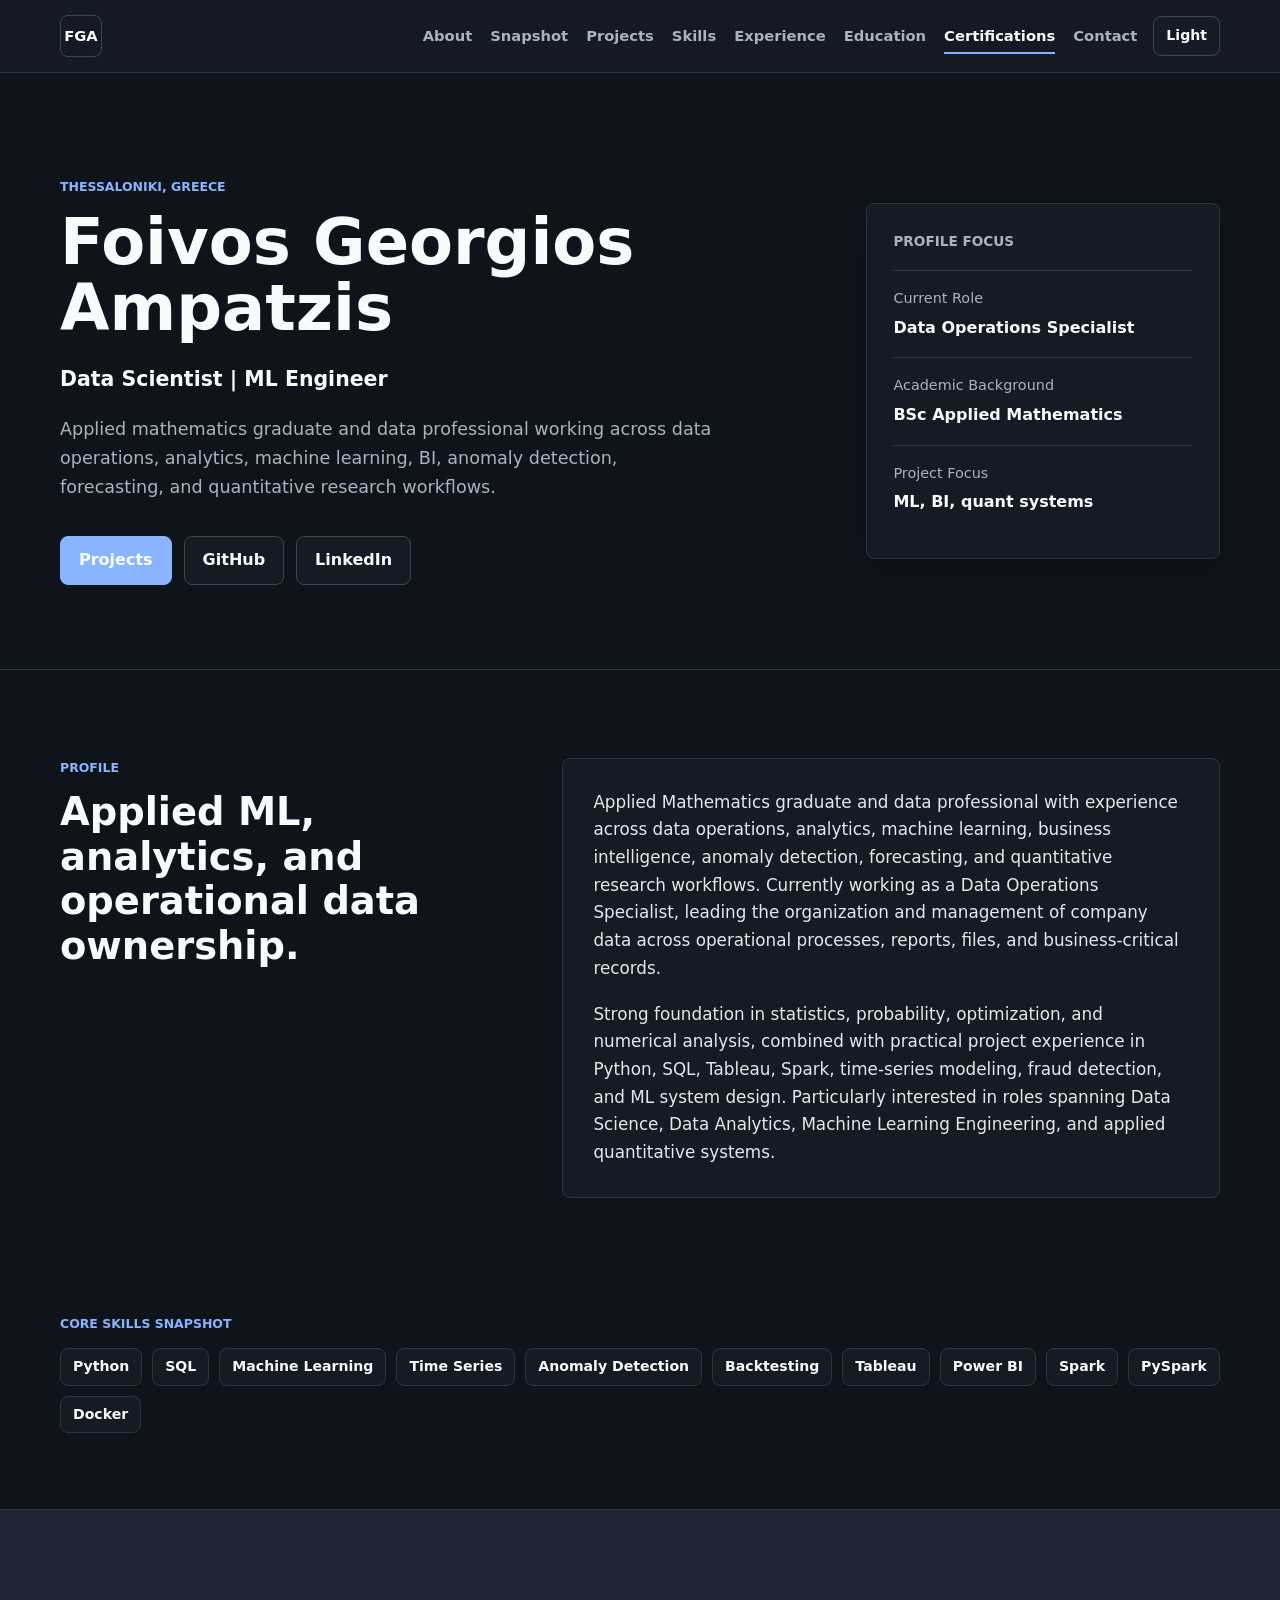
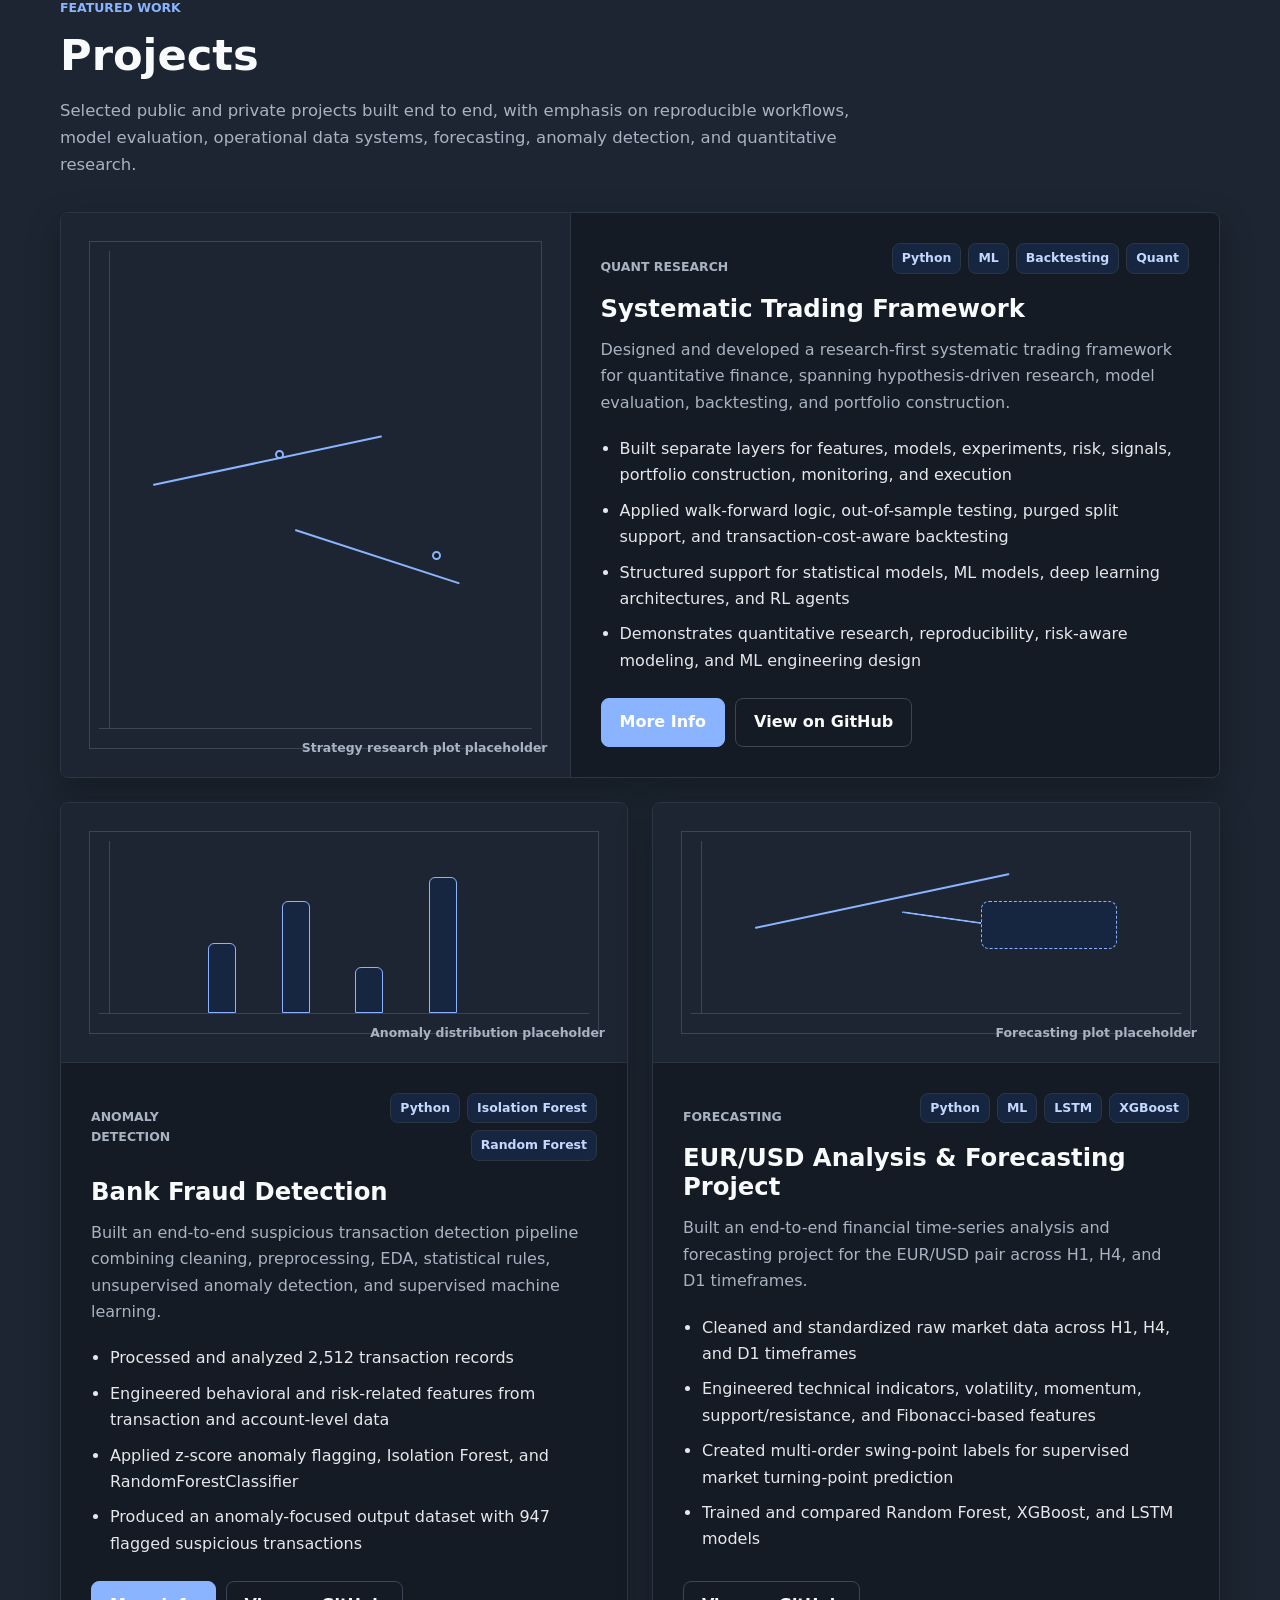
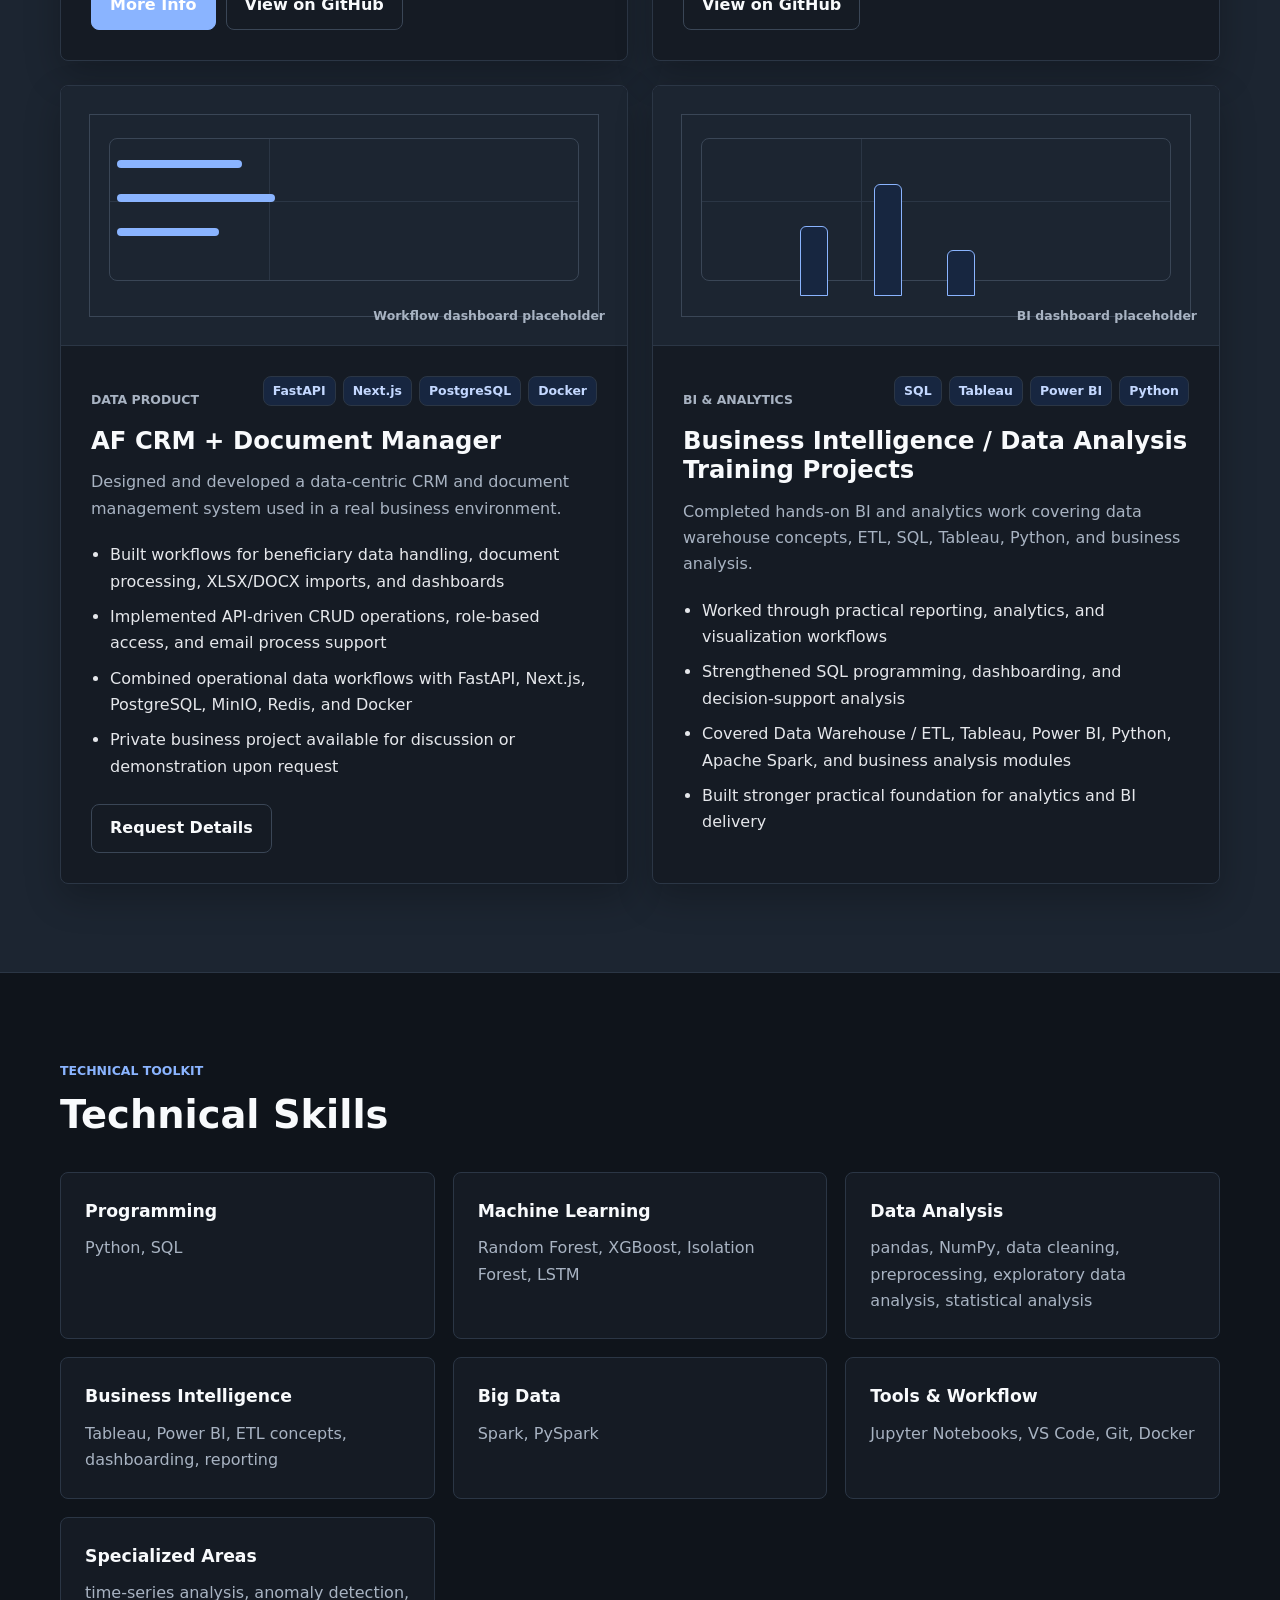
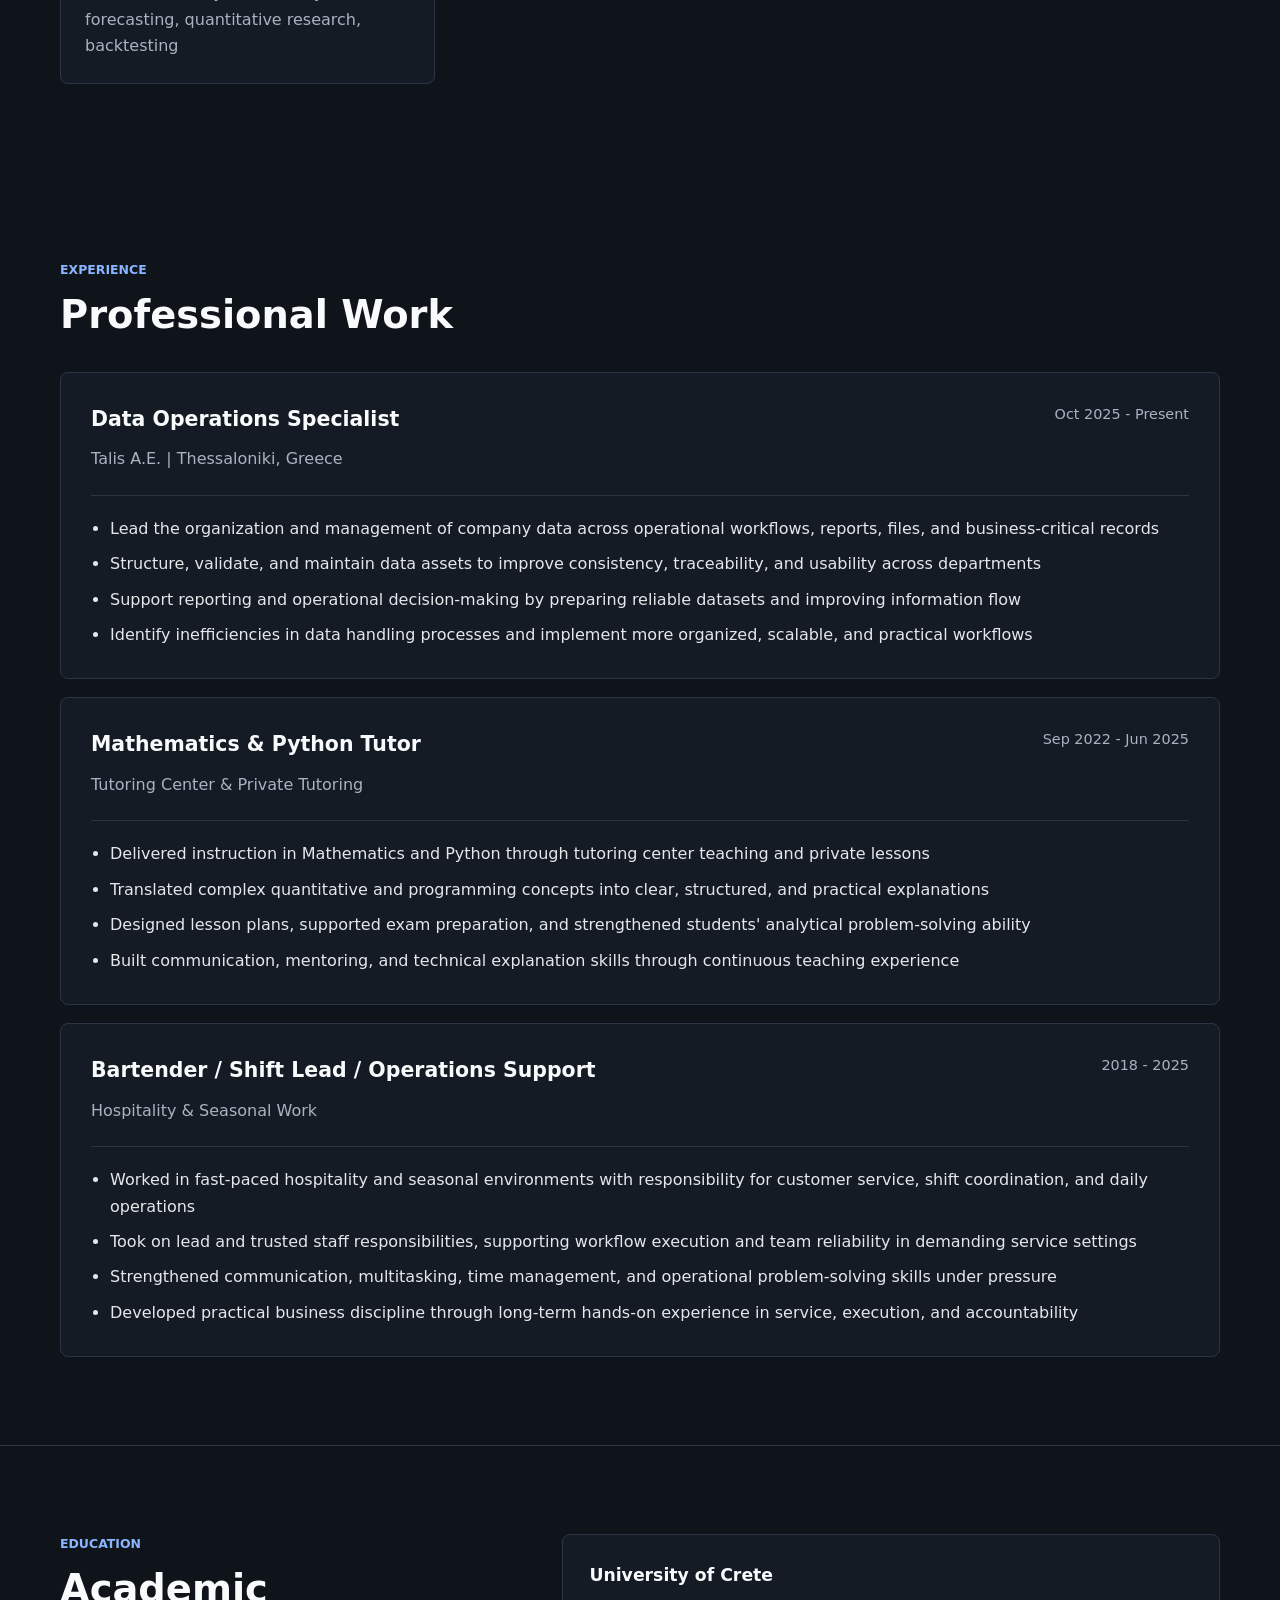
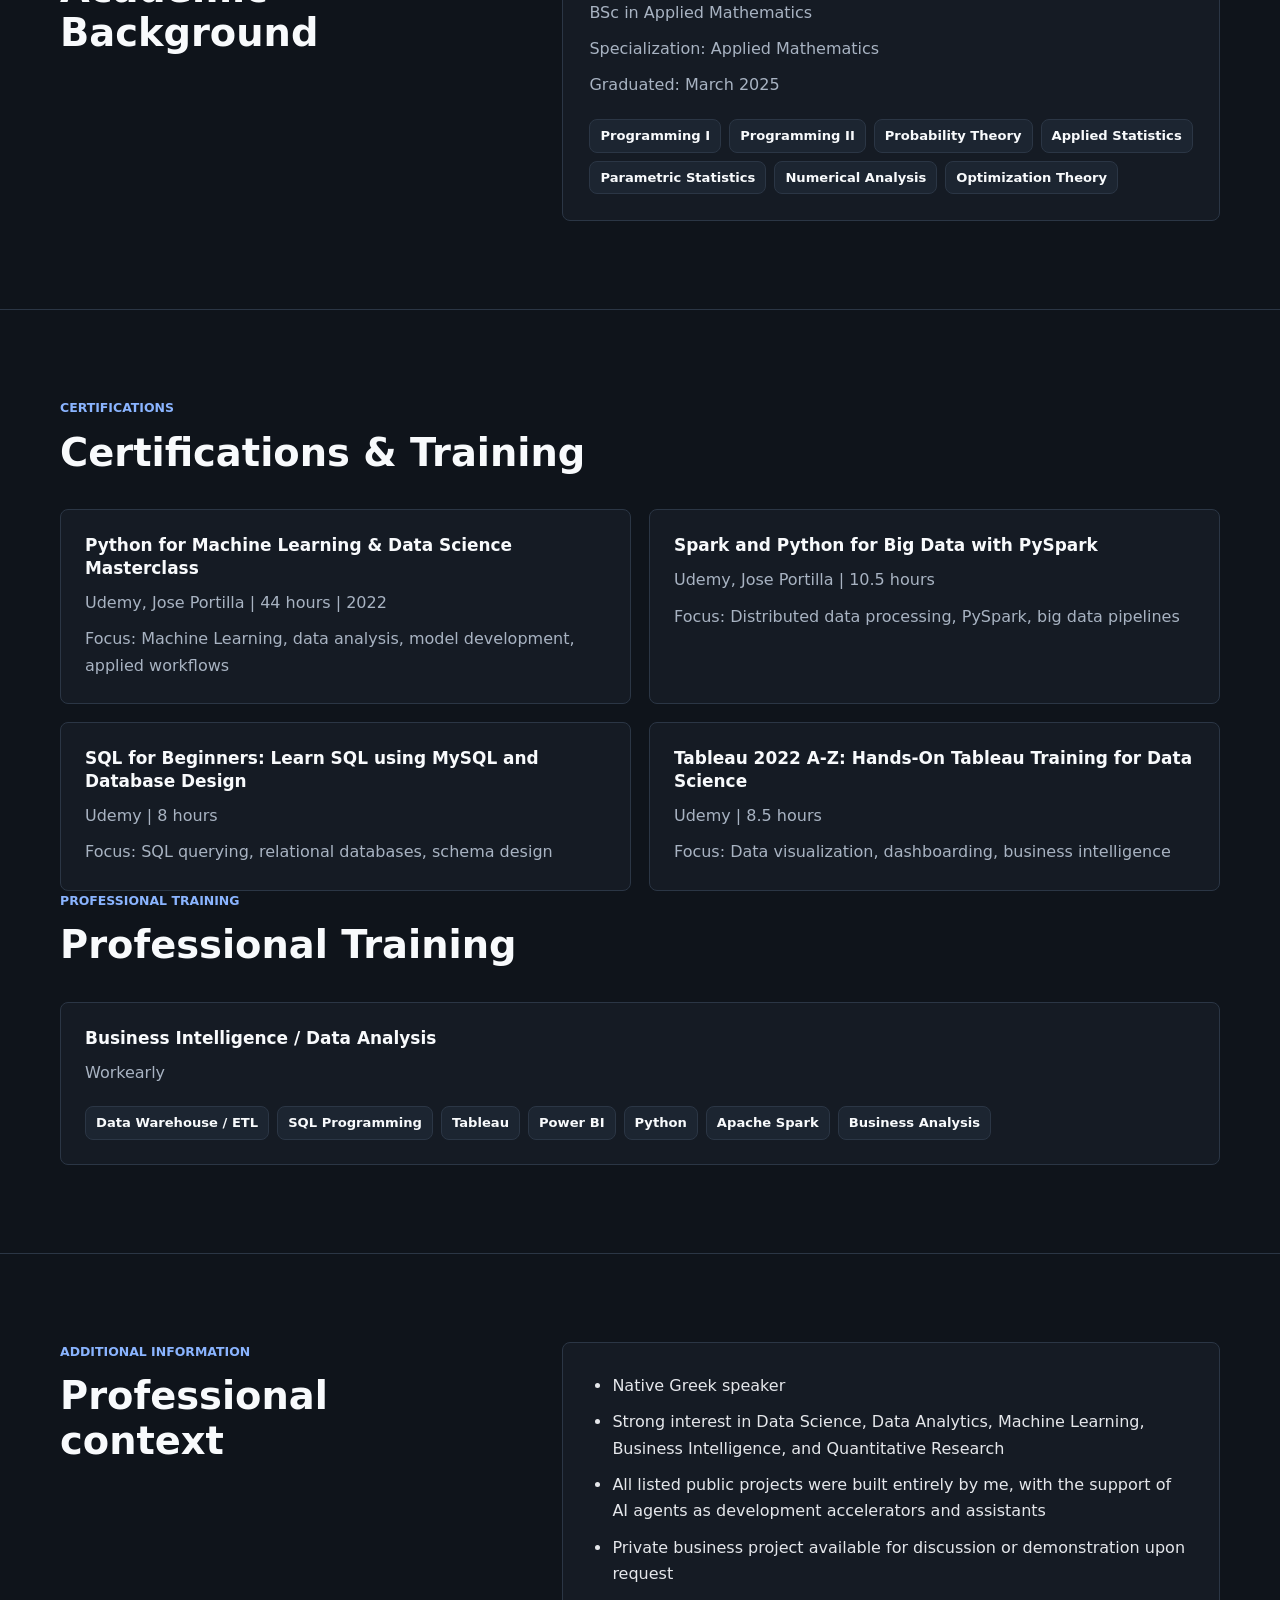
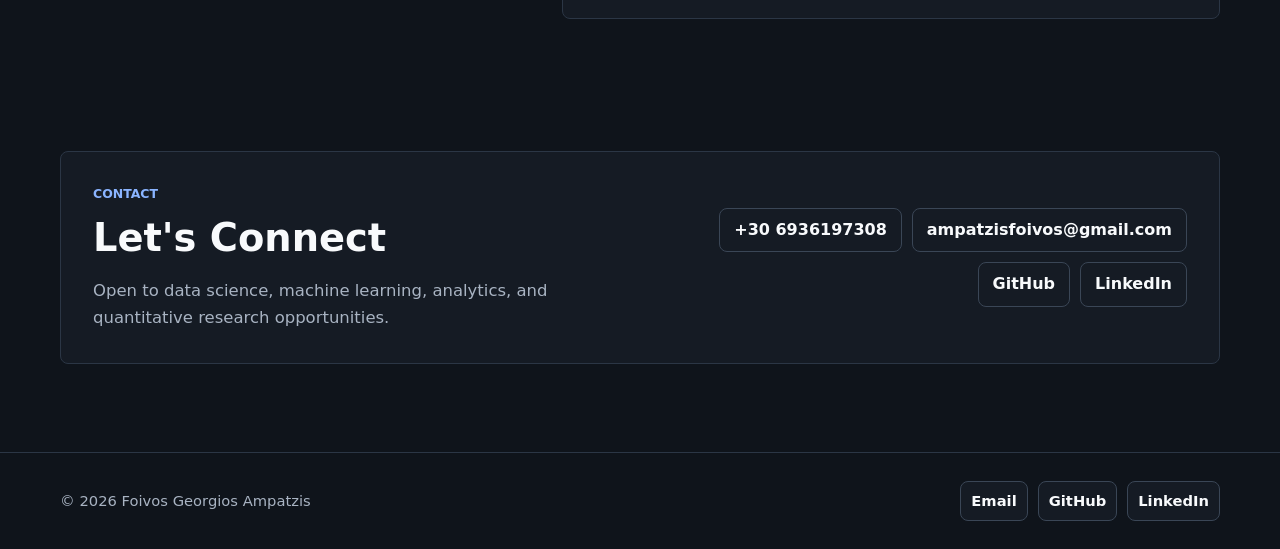
==== commit dbffd650: "fix prev commit" ====
--- a/index.html
+++ b/index.html
@@ -468,7 +468,7 @@
             </article>
           </div>
           <div class="section-heading reveal">
-            <p class="eyebrow">Certifications</p>
+            <p class="eyebrow">Professional Training</p>
             <h2 id="certifications-title">Professional Training</h2>
           </div>
           <div class="certifications-grid"></div>
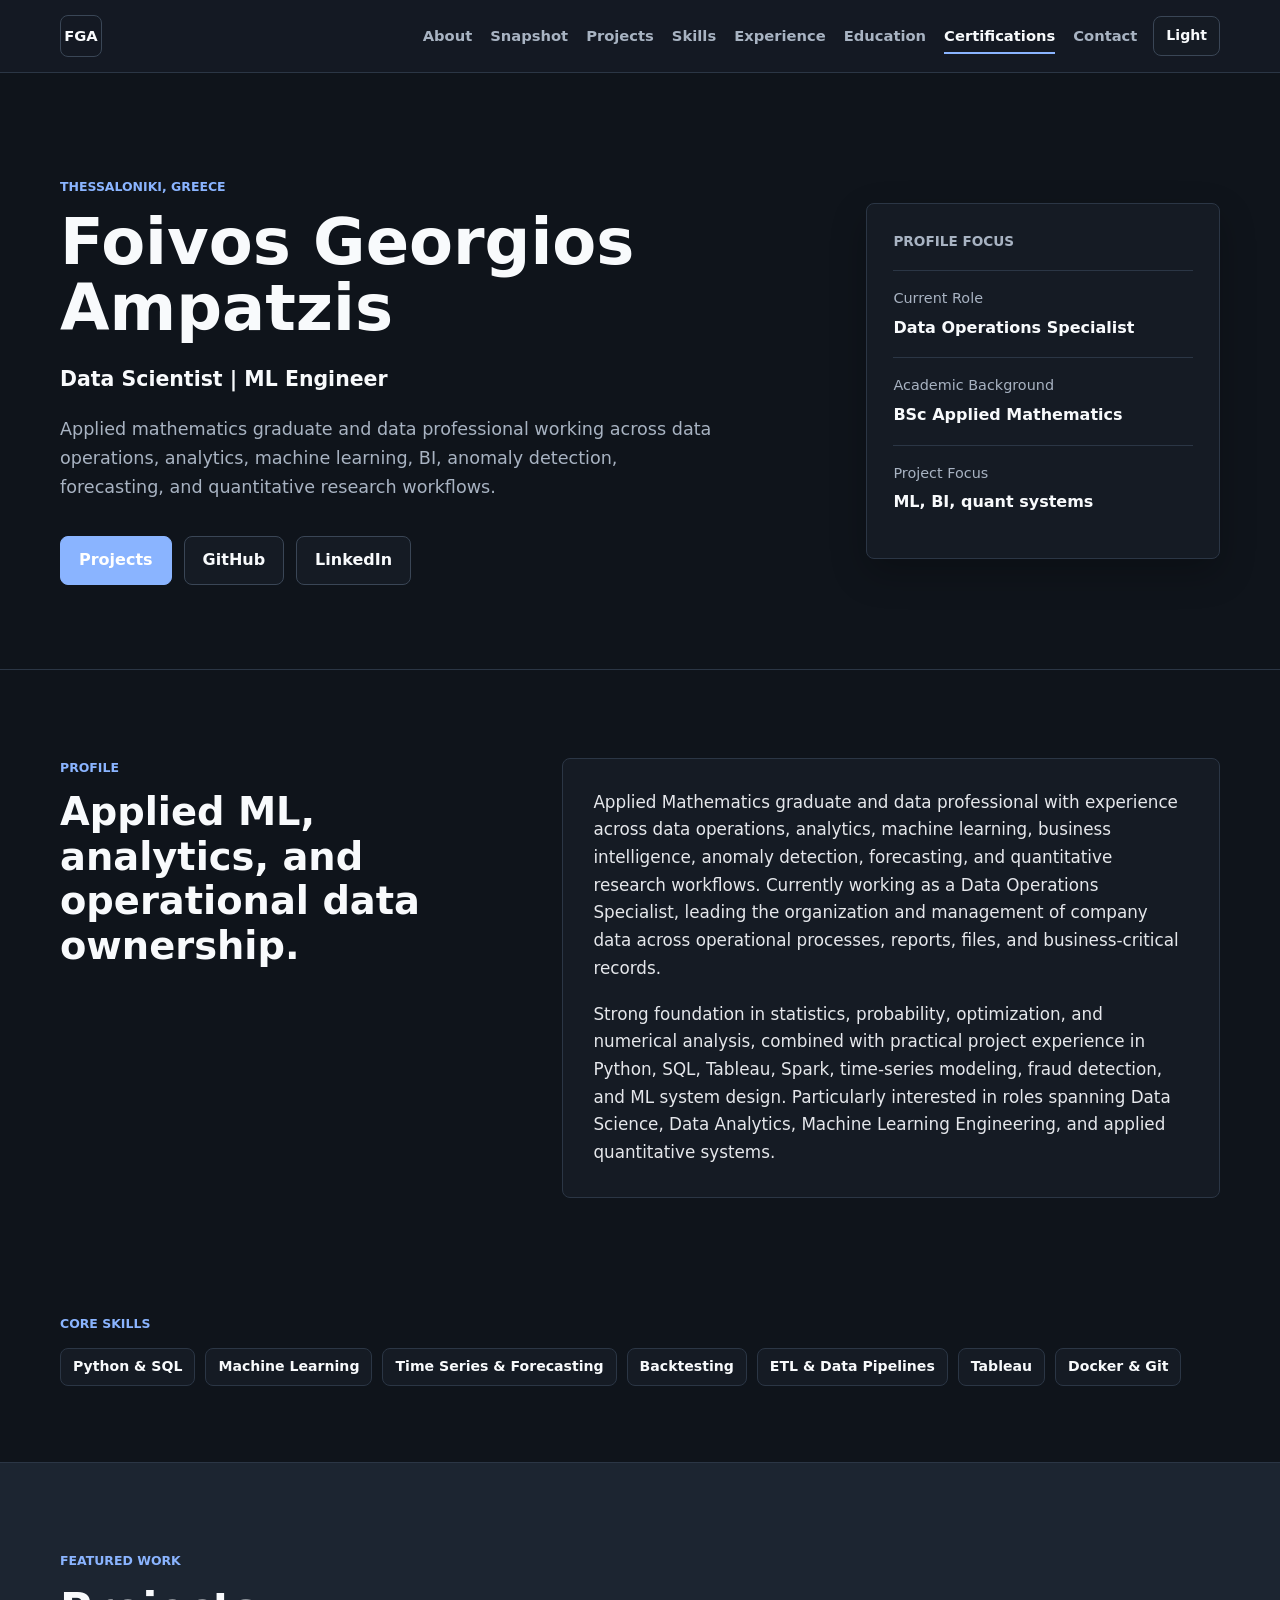
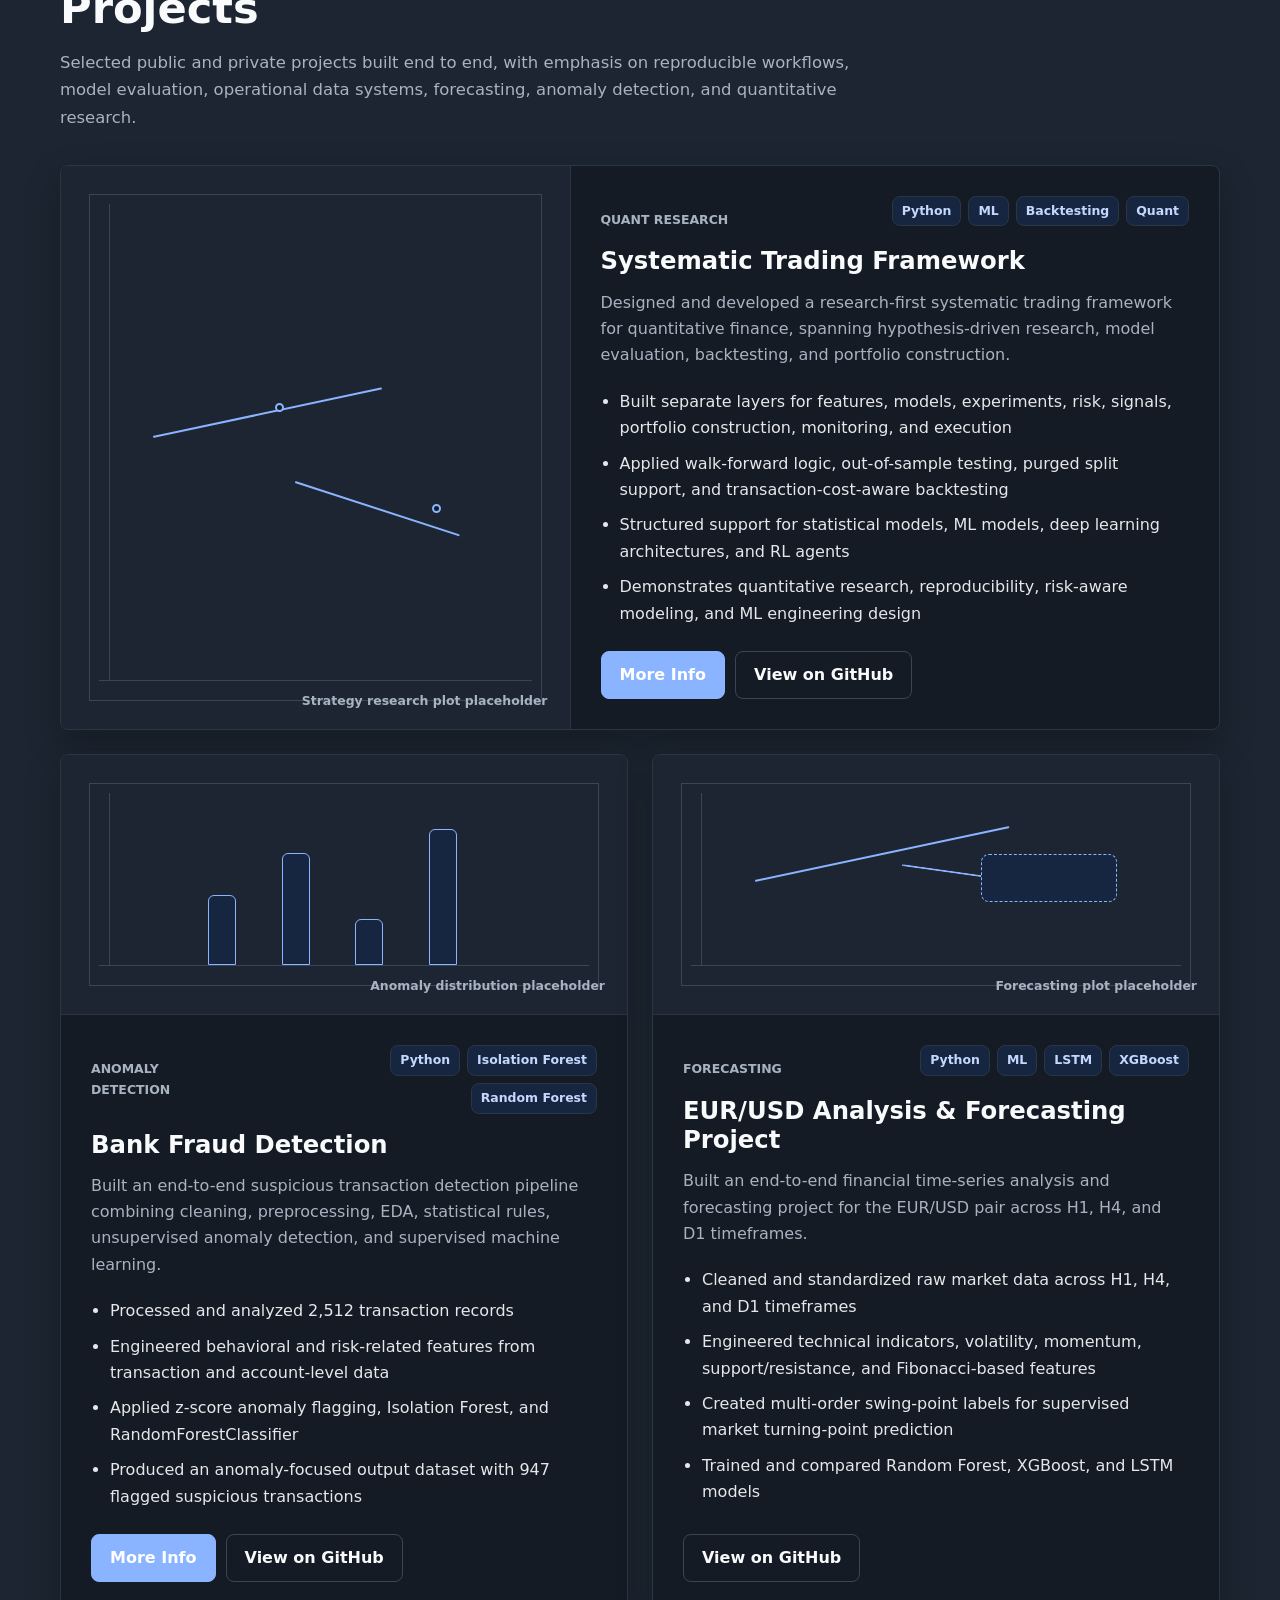
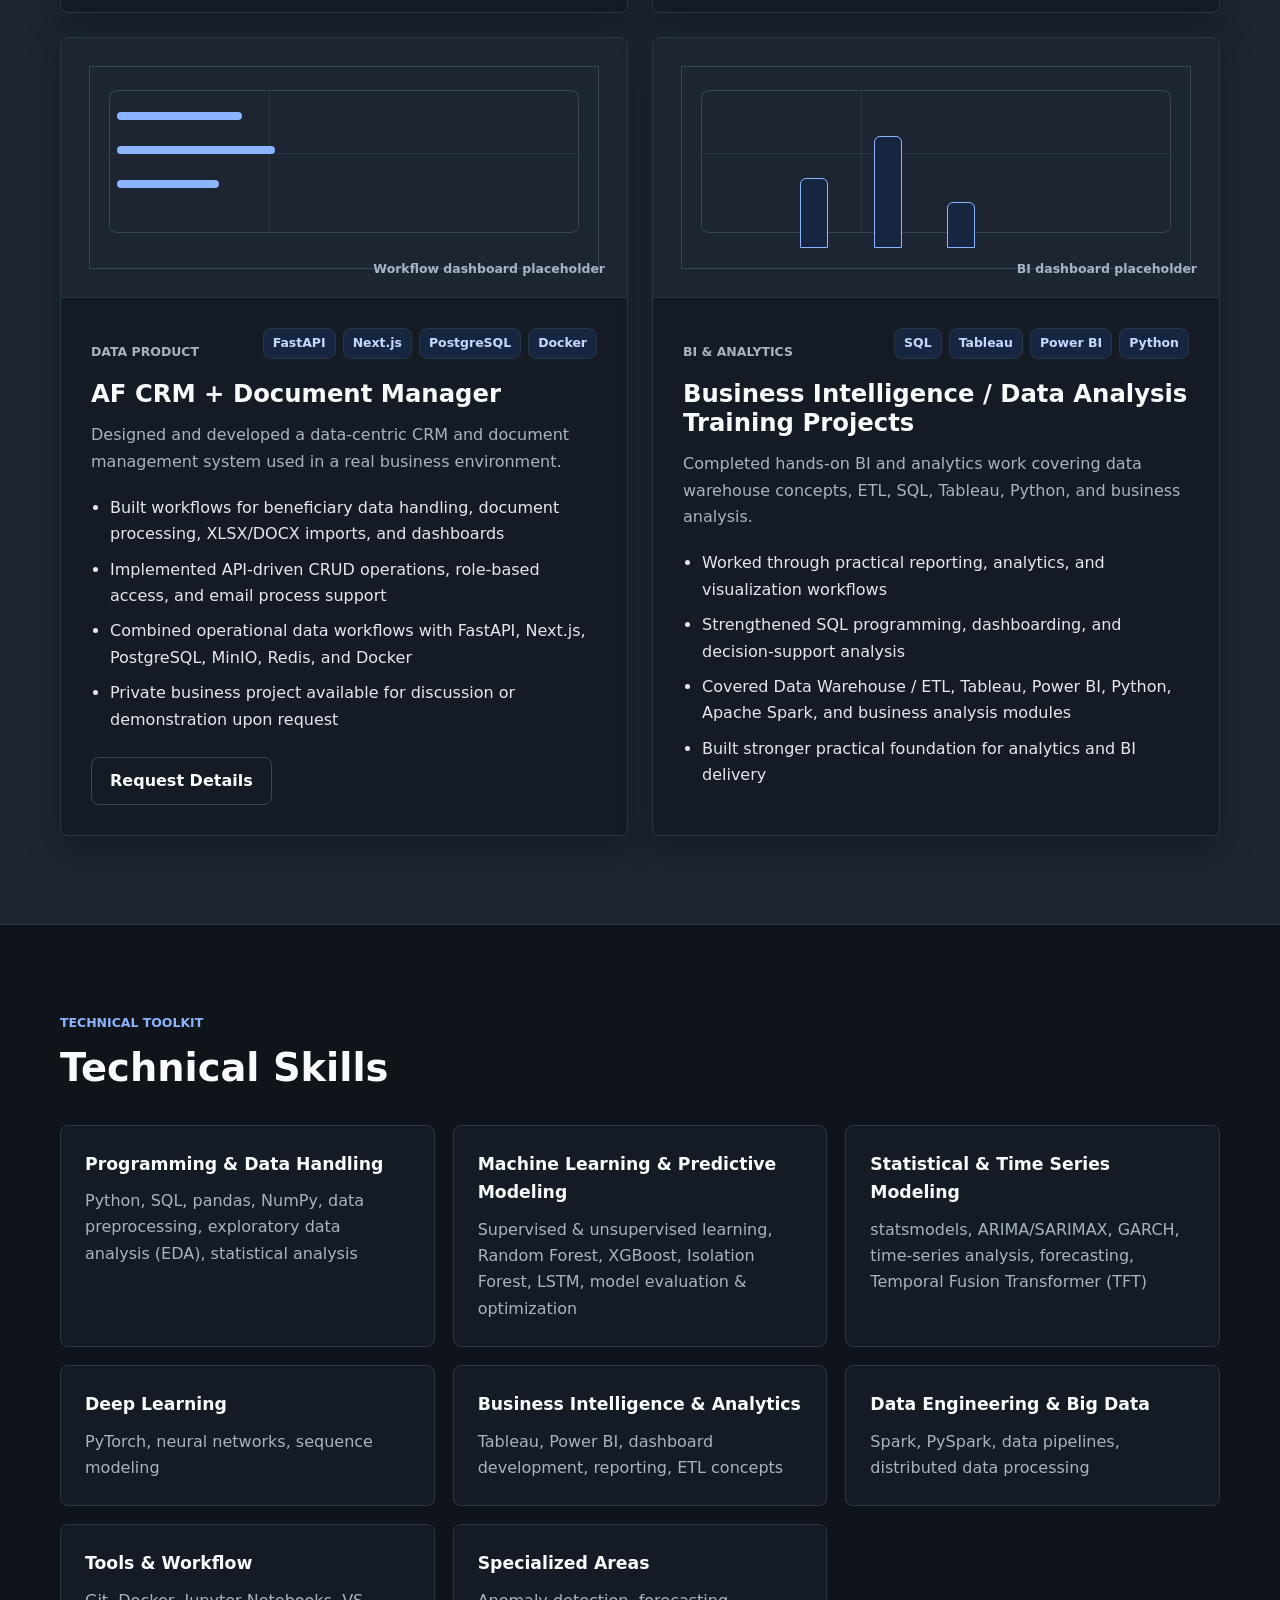
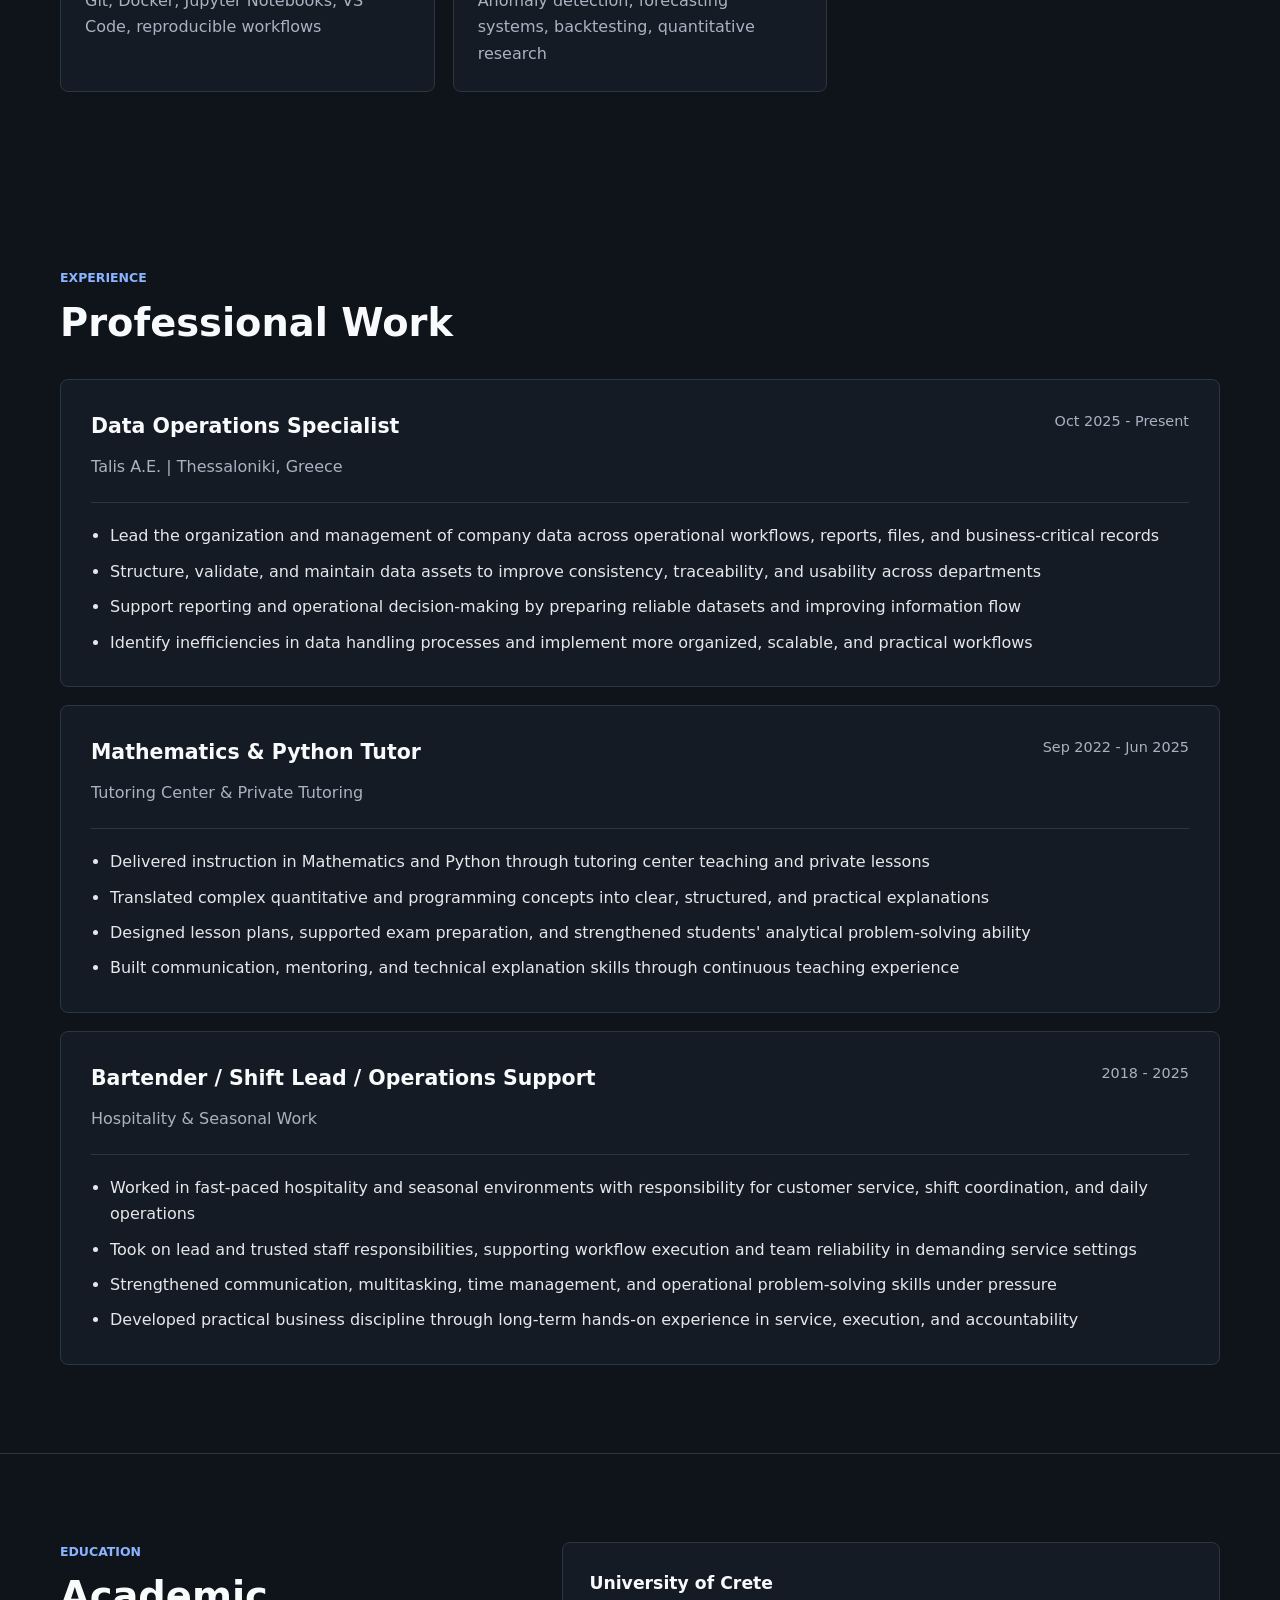
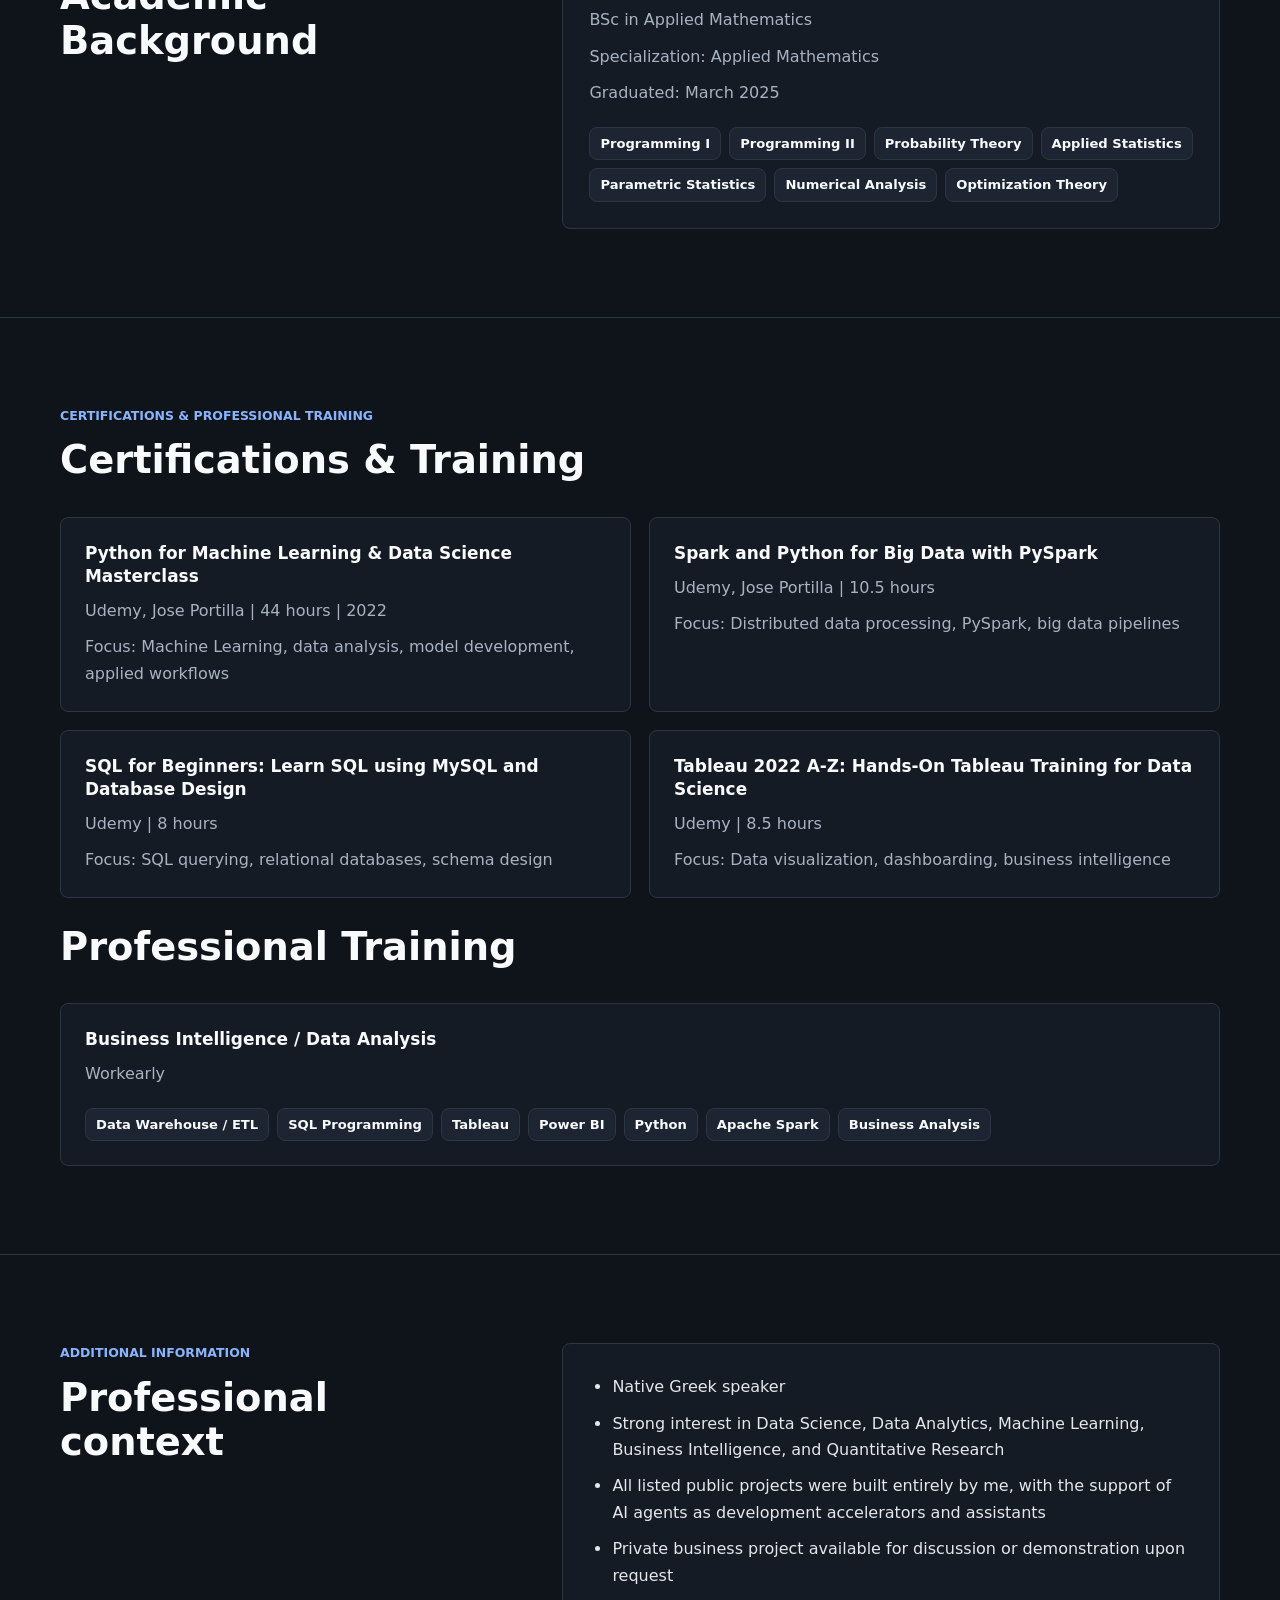
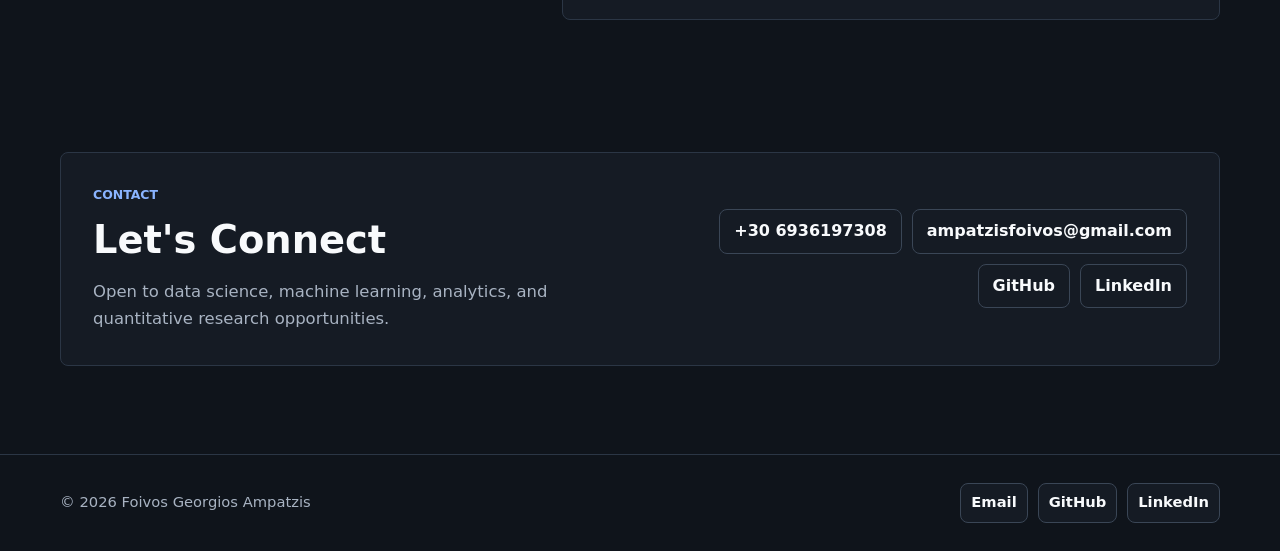
==== commit ccaabce5: "fixes on section in index.html" ====
--- a/index.html
+++ b/index.html
@@ -102,7 +102,7 @@
         </div>
       </section>
 
-      <section class="snapshot section-block" id="snapshot" aria-labelledby="snapshot-title">
+      <!-- <section class="snapshot section-block" id="snapshot" aria-labelledby="snapshot-title">
         <div class="container reveal">
           <p class="eyebrow">Core Skills Snapshot</p>
           <h2 id="snapshot-title" class="sr-only">Core Skills Snapshot</h2>
@@ -111,13 +111,25 @@
             <span>SQL</span>
             <span>Machine Learning</span>
             <span>Time Series</span>
-            <span>Anomaly Detection</span>
             <span>Backtesting</span>
             <span>Tableau</span>
-            <span>Power BI</span>
-            <span>Spark</span>
-            <span>PySpark</span>
             <span>Docker</span>
+          </div>
+        </div>
+      </section> -->
+
+      <section class="snapshot section-block" id="snapshot" aria-labelledby="snapshot-title">
+        <div class="container reveal">
+          <p class="eyebrow">Core Skills</p>
+          <h2 id="snapshot-title" class="sr-only">Core Skills</h2>
+          <div class="snapshot-list" aria-label="Core skills">
+            <span>Python & SQL</span>
+            <span>Machine Learning</span>
+            <span>Time Series & Forecasting</span>
+            <span>Backtesting</span>
+            <span>ETL & Data Pipelines</span>
+            <span>Tableau</span>
+            <span>Docker & Git</span>
           </div>
         </div>
       </section>
@@ -318,6 +330,44 @@
         </div>
       </section>
 
+      <!-- <section class="section-block" id="skills" aria-labelledby="skills-title">
+        <div class="container">
+          <div class="section-heading reveal">
+            <p class="eyebrow">Technical Toolkit</p>
+            <h2 id="skills-title">Technical Skills</h2>
+          </div>
+          <div class="skills-grid">
+            <div class="skill-group reveal">
+              <h3>Programming</h3>
+              <p>Python, SQL</p>
+            </div>
+            <div class="skill-group reveal">
+              <h3>Machine Learning</h3>
+              <p>Random Forest, XGBoost, Isolation Forest, LSTM</p>
+            </div>
+            <div class="skill-group reveal">
+              <h3>Data Analysis</h3>
+              <p>pandas, NumPy, data cleaning, preprocessing, exploratory data analysis, statistical analysis</p>
+            </div>
+            <div class="skill-group reveal">
+              <h3>Business Intelligence</h3>
+              <p>Tableau, Power BI, ETL concepts, dashboarding, reporting</p>
+            </div>
+            <div class="skill-group reveal">
+              <h3>Big Data</h3>
+              <p>Spark, PySpark</p>
+            </div>
+            <div class="skill-group reveal">
+              <h3>Tools &amp; Workflow</h3>
+              <p>Jupyter Notebooks, VS Code, Git, Docker</p>
+            </div>
+            <div class="skill-group reveal">
+              <h3>Specialized Areas</h3>
+              <p>time-series analysis, anomaly detection, forecasting, quantitative research, backtesting</p>
+            </div>
+          </div>
+        </div>
+      </section> -->
       <section class="section-block" id="skills" aria-labelledby="skills-title">
         <div class="container">
           <div class="section-heading reveal">
@@ -326,32 +376,36 @@
           </div>
           <div class="skills-grid">
             <div class="skill-group reveal">
-              <h3>Programming</h3>
-              <p>Python, SQL</p>
-            </div>
-            <div class="skill-group reveal">
-              <h3>Machine Learning</h3>
-              <p>Random Forest, XGBoost, Isolation Forest, LSTM</p>
-            </div>
-            <div class="skill-group reveal">
-              <h3>Data Analysis</h3>
-              <p>pandas, NumPy, data cleaning, preprocessing, exploratory data analysis, statistical analysis</p>
-            </div>
-            <div class="skill-group reveal">
-              <h3>Business Intelligence</h3>
-              <p>Tableau, Power BI, ETL concepts, dashboarding, reporting</p>
-            </div>
-            <div class="skill-group reveal">
-              <h3>Big Data</h3>
-              <p>Spark, PySpark</p>
-            </div>
-            <div class="skill-group reveal">
-              <h3>Tools &amp; Workflow</h3>
-              <p>Jupyter Notebooks, VS Code, Git, Docker</p>
+              <h3>Programming & Data Handling</h3>
+              <p>Python, SQL, pandas, NumPy, data preprocessing, exploratory data analysis (EDA), statistical analysis</p>
+            </div>
+            <div class="skill-group reveal">
+              <h3>Machine Learning & Predictive Modeling</h3>
+              <p>Supervised & unsupervised learning, Random Forest, XGBoost, Isolation Forest, LSTM, model evaluation & optimization</p>
+            </div>
+            <div class="skill-group reveal">
+              <h3>Statistical & Time Series Modeling</h3>
+              <p>statsmodels, ARIMA/SARIMAX, GARCH, time-series analysis, forecasting, Temporal Fusion Transformer (TFT)</p>
+            </div>
+            <div class="skill-group reveal">
+              <h3>Deep Learning</h3>
+              <p>PyTorch, neural networks, sequence modeling</p>
+            </div>
+            <div class="skill-group reveal">
+              <h3>Business Intelligence & Analytics</h3>
+              <p>Tableau, Power BI, dashboard development, reporting, ETL concepts</p>
+            </div>
+            <div class="skill-group reveal">
+              <h3>Data Engineering & Big Data</h3>
+              <p>Spark, PySpark, data pipelines, distributed data processing</p>
+            </div>
+            <div class="skill-group reveal">
+              <h3>Tools & Workflow</h3>
+              <p>Git, Docker, Jupyter Notebooks, VS Code, reproducible workflows</p>
             </div>
             <div class="skill-group reveal">
               <h3>Specialized Areas</h3>
-              <p>time-series analysis, anomaly detection, forecasting, quantitative research, backtesting</p>
+              <p>Anomaly detection, forecasting systems, backtesting, quantitative research</p>
             </div>
           </div>
         </div>
@@ -442,7 +496,7 @@
       <section class="section-block certifications-section" id="certifications" aria-labelledby="certifications-title">
         <div class="container">
           <div class="section-heading reveal">
-            <p class="eyebrow">Certifications</p>
+            <p class="eyebrow">Certifications &amp; Professional Training</p>
             <h2 id="certifications-title">Certifications &amp; Training</h2>
           </div>
           <div class="certifications-grid">
@@ -468,7 +522,7 @@
             </article>
           </div>
           <div class="section-heading reveal">
-            <p class="eyebrow">Professional Training</p>
+            <br>
             <h2 id="certifications-title">Professional Training</h2>
           </div>
           <div class="certifications-grid"></div>
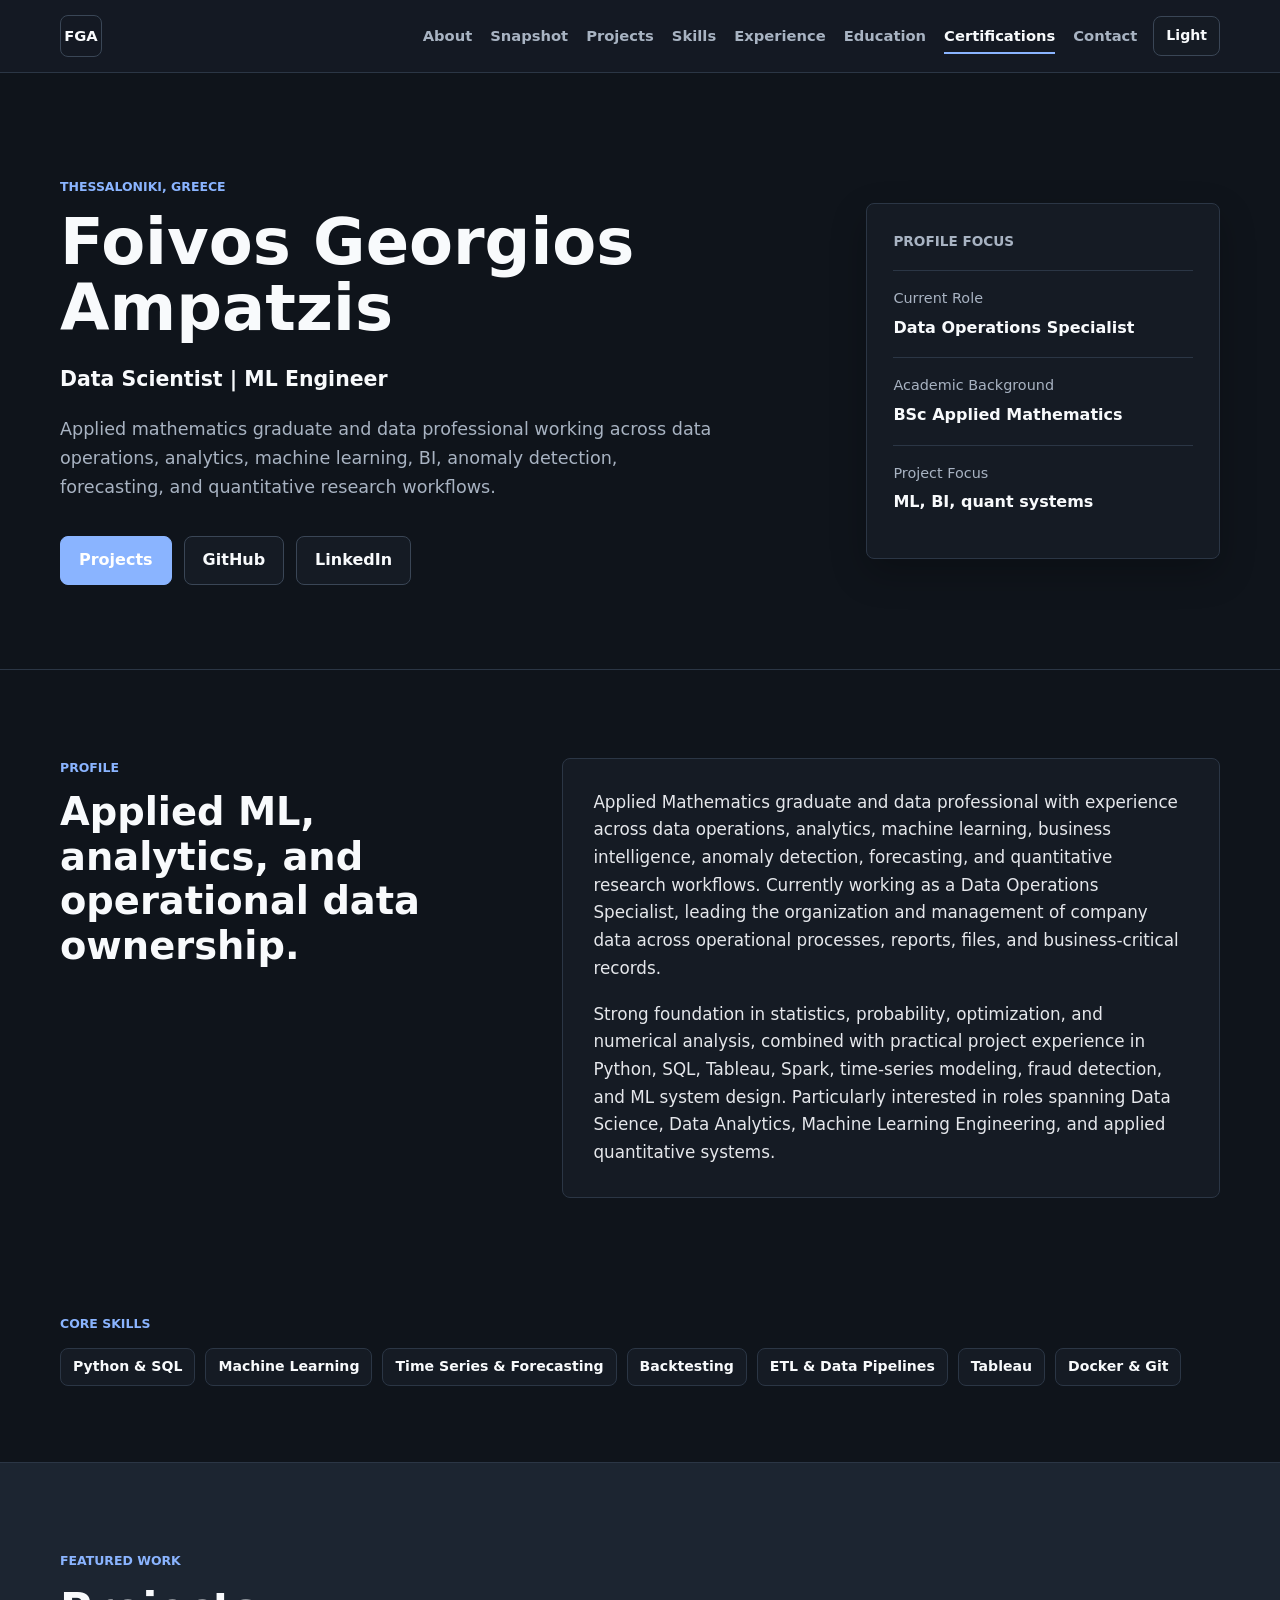
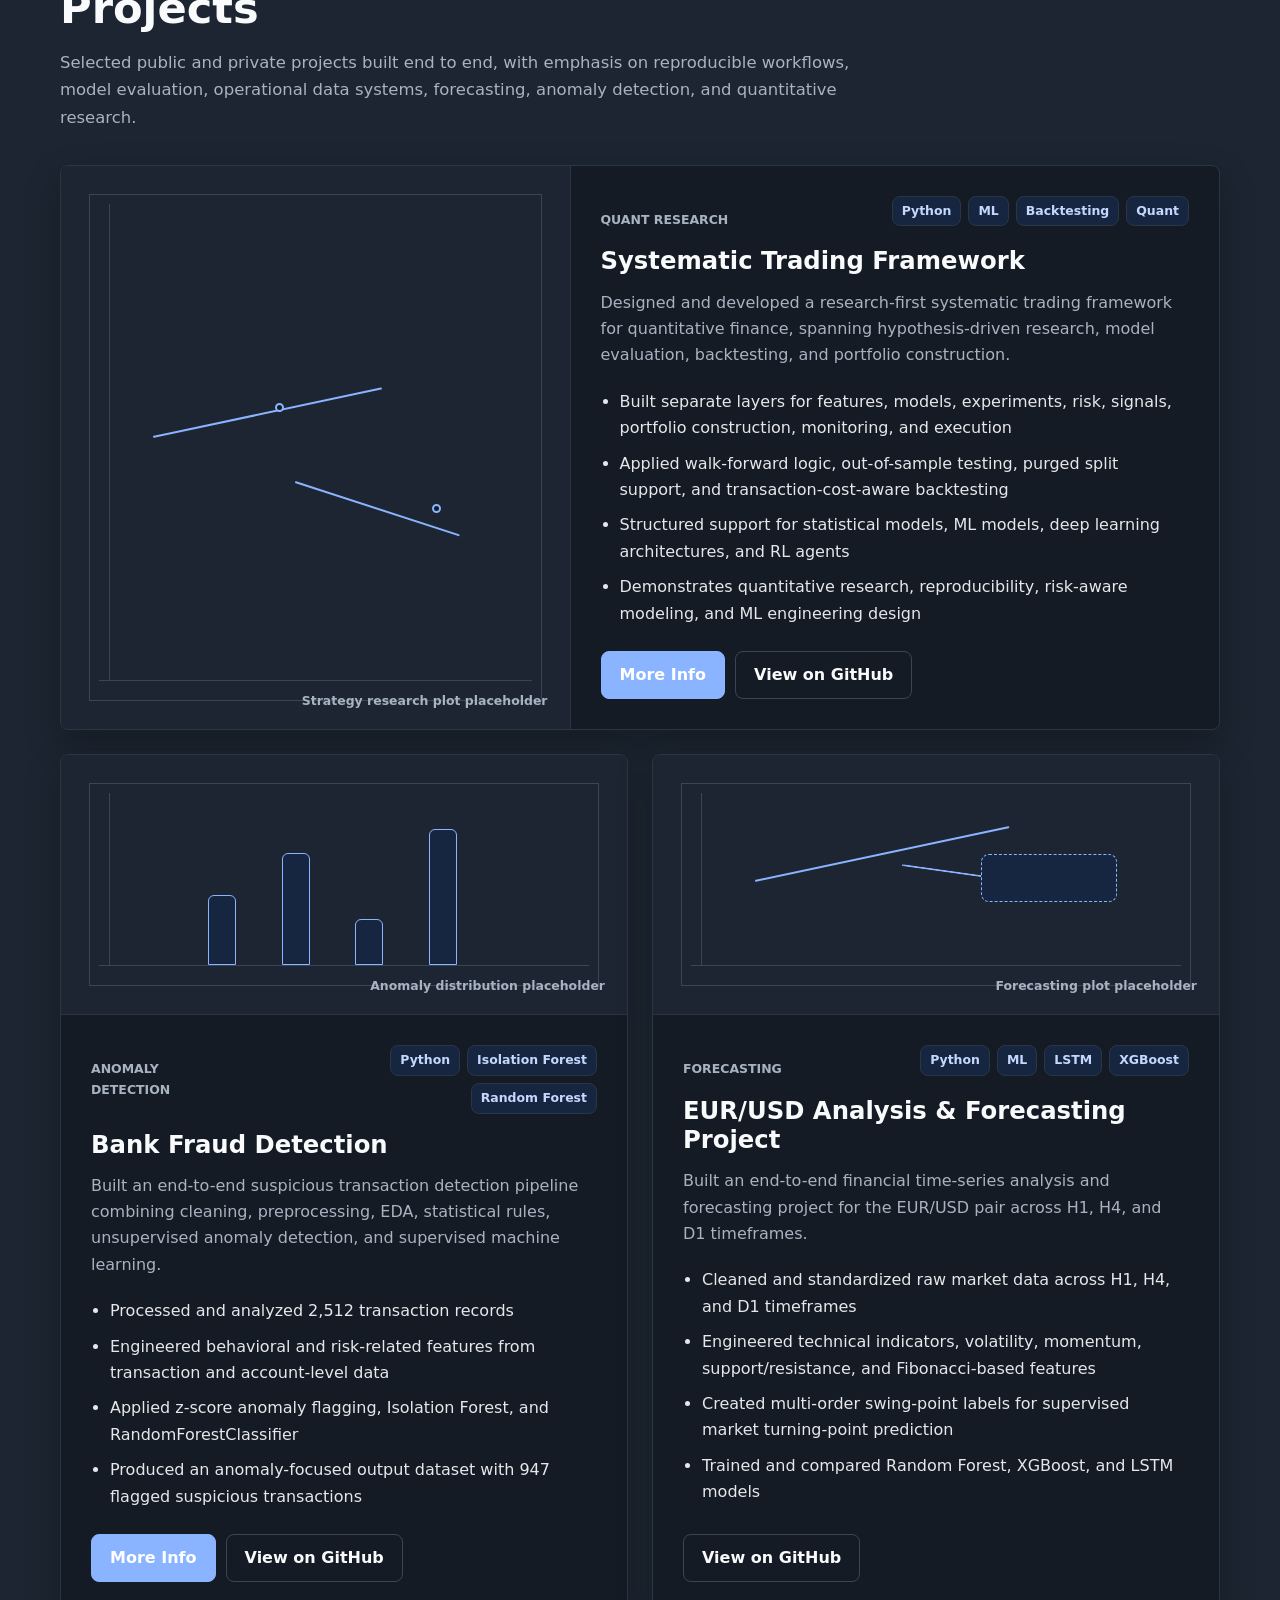
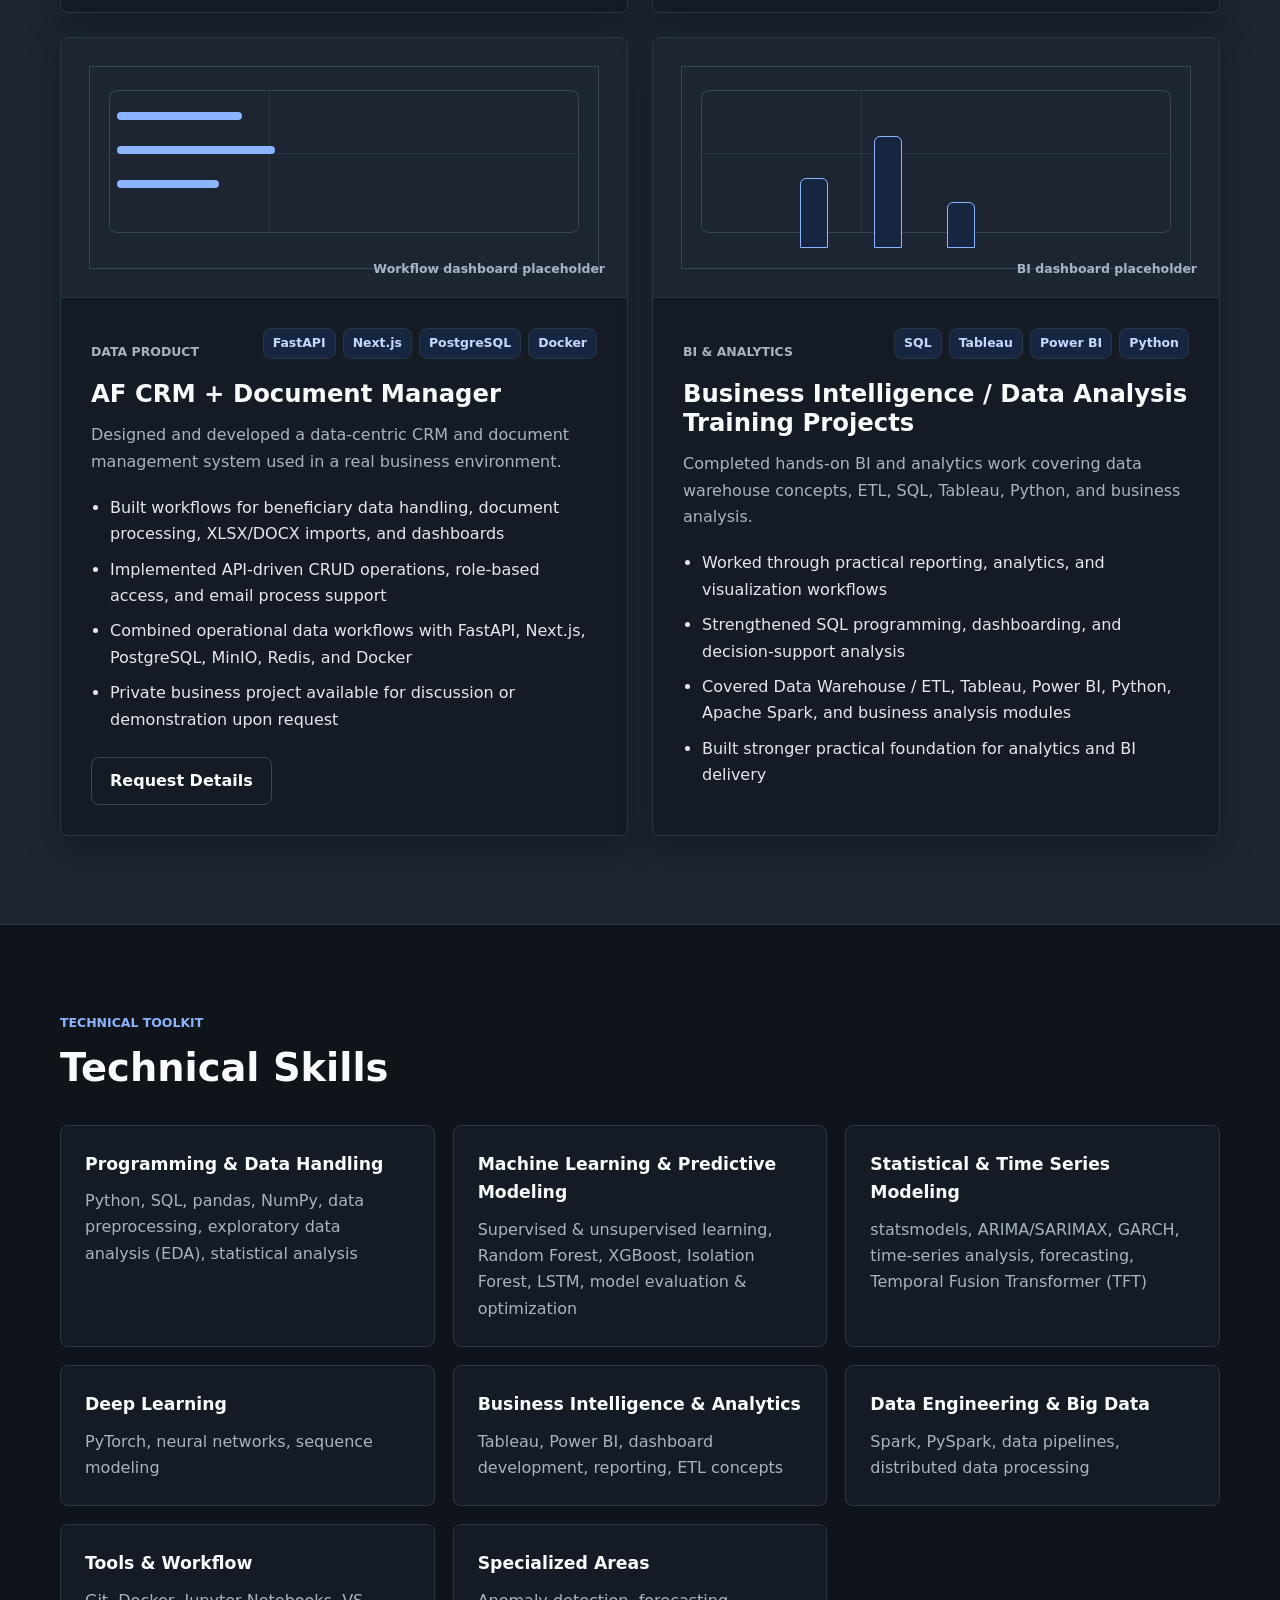
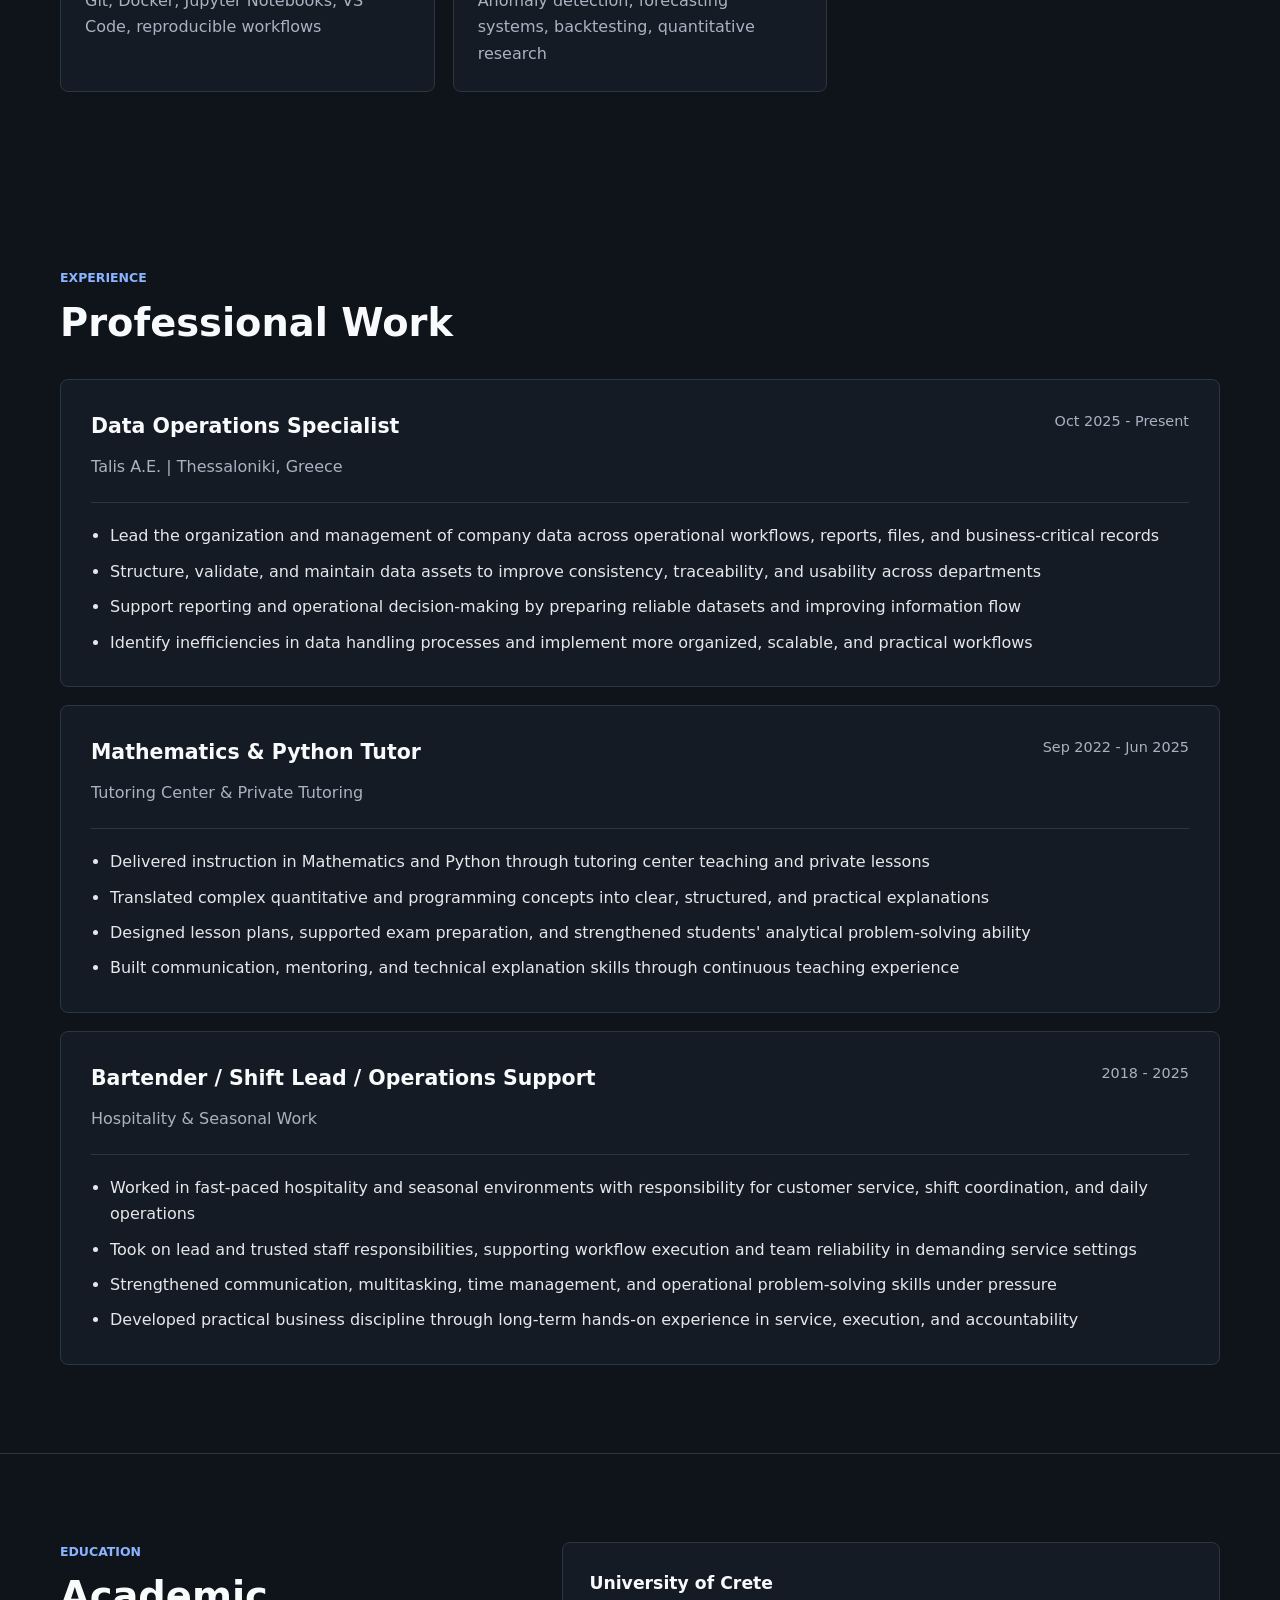
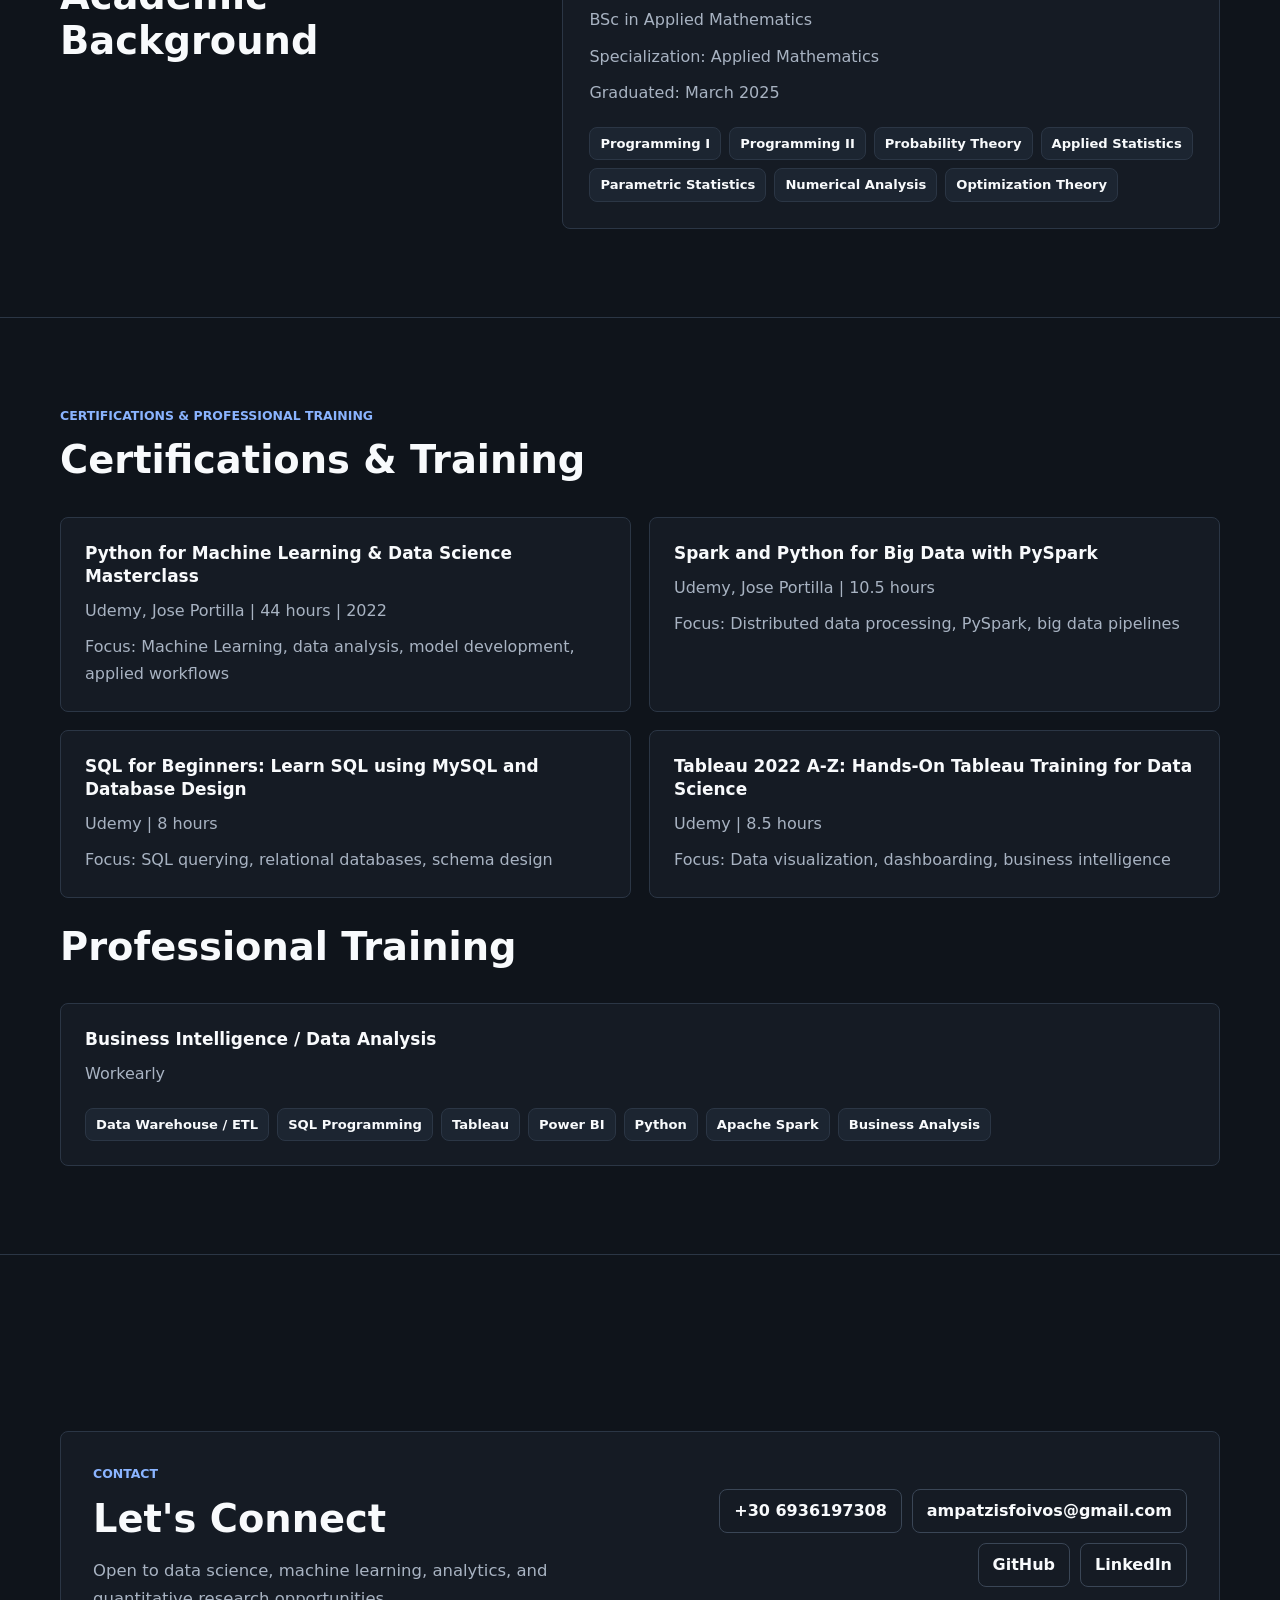
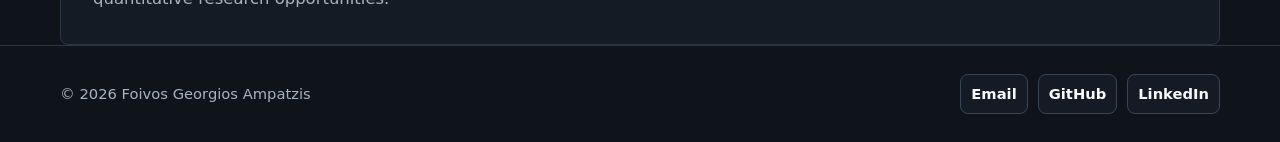
==== commit 74cca7ce: "remove section Professional context" ====
--- a/index.html
+++ b/index.html
@@ -56,7 +56,6 @@
               <a class="btn btn-secondary" href="https://www.linkedin.com/in/foivos-georgios-ampatzis-885bb7213" target="_blank" rel="noreferrer">LinkedIn</a>
             </div>
           </div>
-
           <aside class="hero-panel reveal" aria-label="Portfolio focus areas">
             <p class="panel-label">Profile Focus</p>
             <div class="metric-row">
@@ -368,6 +367,7 @@
           </div>
         </div>
       </section> -->
+
       <section class="section-block" id="skills" aria-labelledby="skills-title">
         <div class="container">
           <div class="section-heading reveal">
@@ -543,7 +543,7 @@
         </div>
       </section>
 
-      <section class="section-block additional-section" aria-labelledby="additional-title">
+      <!-- <section class="section-block additional-section" aria-labelledby="additional-title">
         <div class="container two-column reveal">
           <div class="section-heading compact">
             <p class="eyebrow">Additional Information</p>
@@ -558,9 +558,10 @@
             </ul>
           </div>
         </div>
-      </section>
-
-      <section class="section-block contact-section" id="contact" aria-labelledby="contact-title">
+      </section> -->
+
+      <!-- <section class="section-block contact-section" id="contact" aria-labelledby="contact-title"> -->
+      <section class="section-block additional-section" aria-labelledby="additional-title"></section>
         <div class="container contact-panel reveal">
           <div class="section-heading compact">
             <p class="eyebrow">Contact</p>
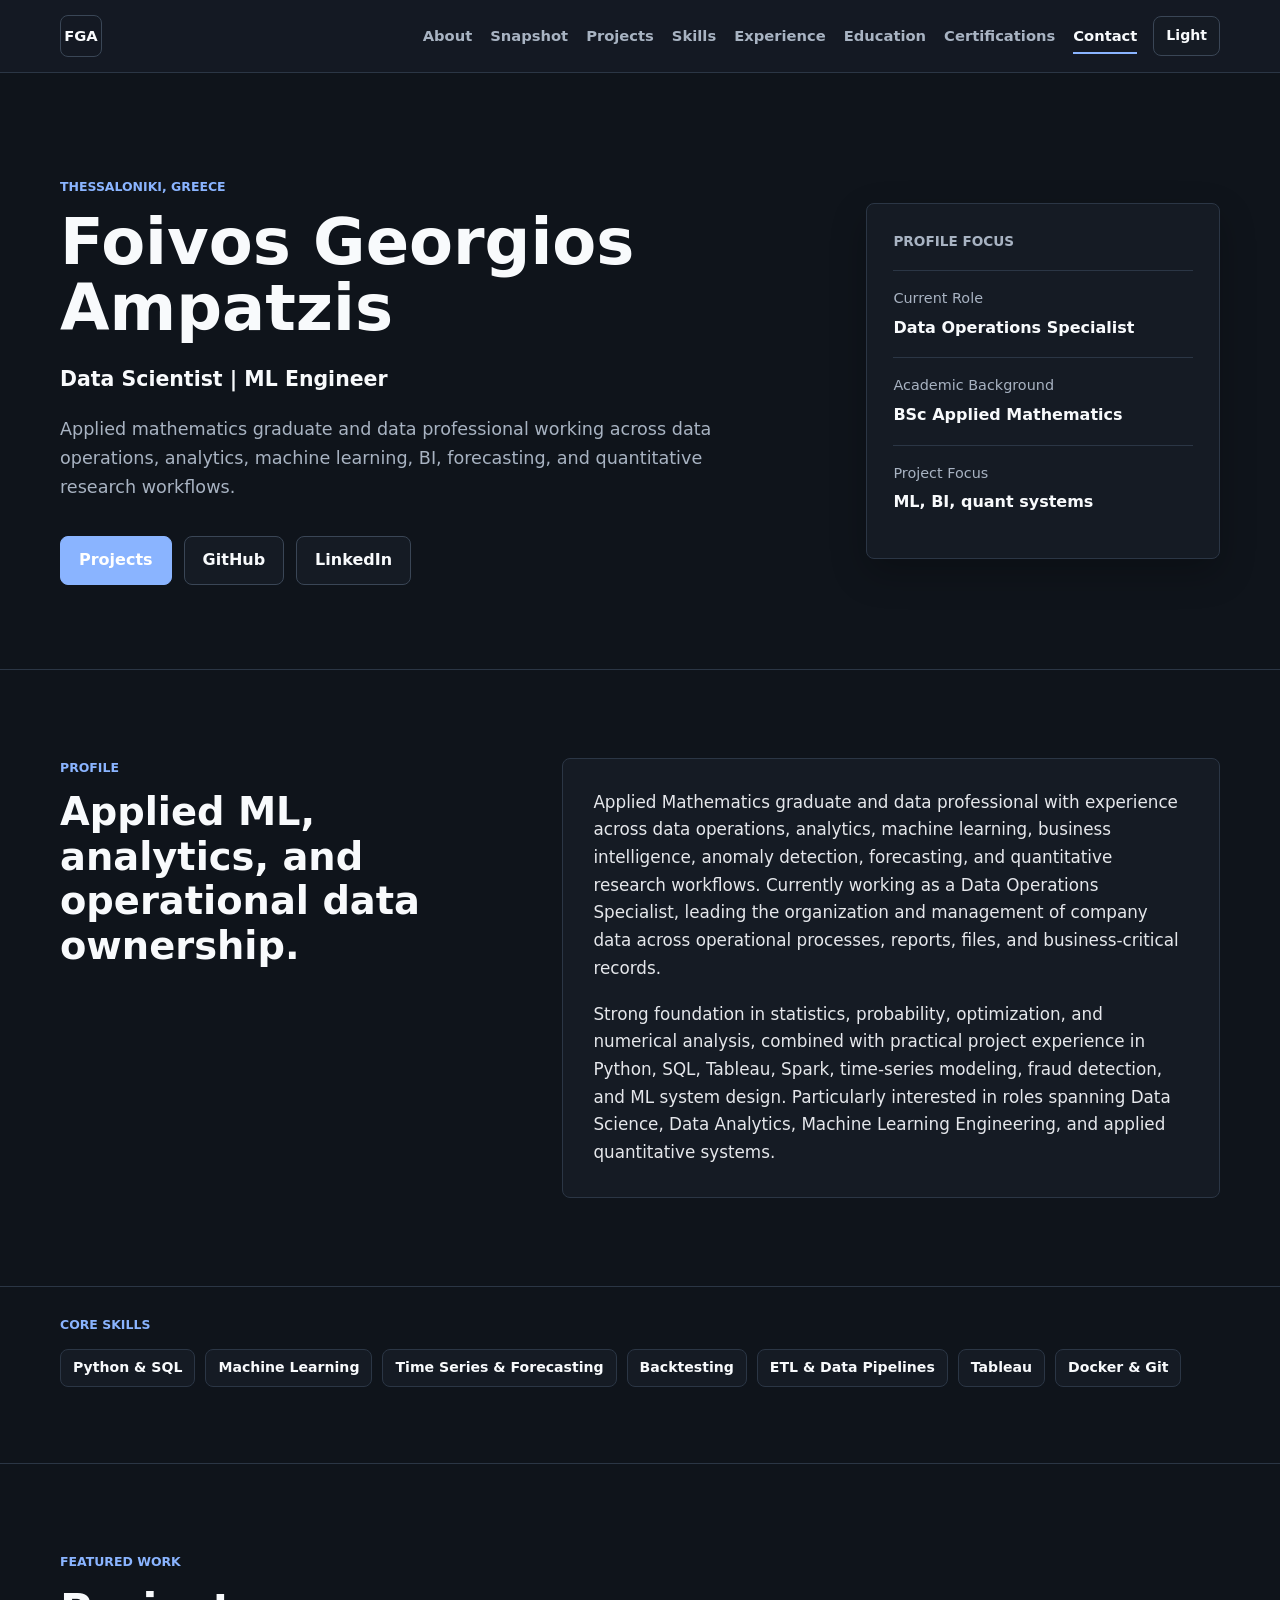
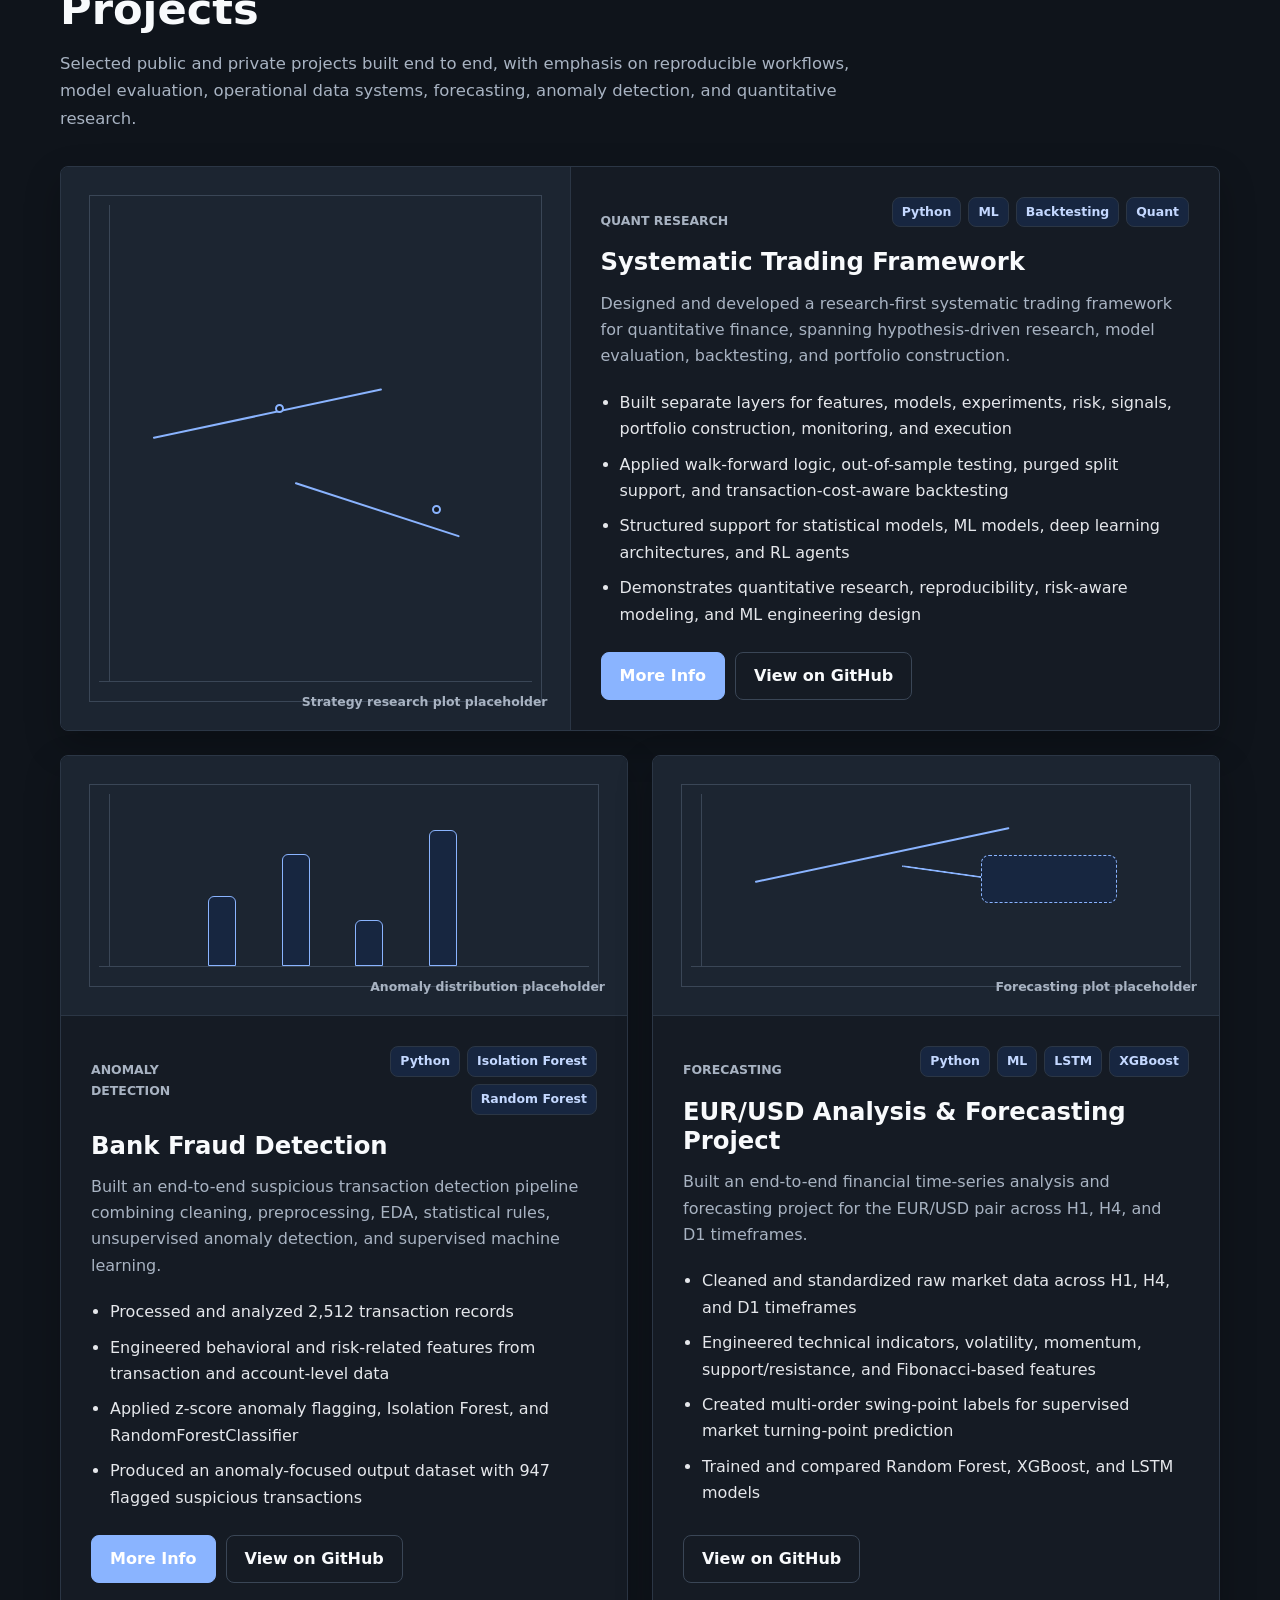
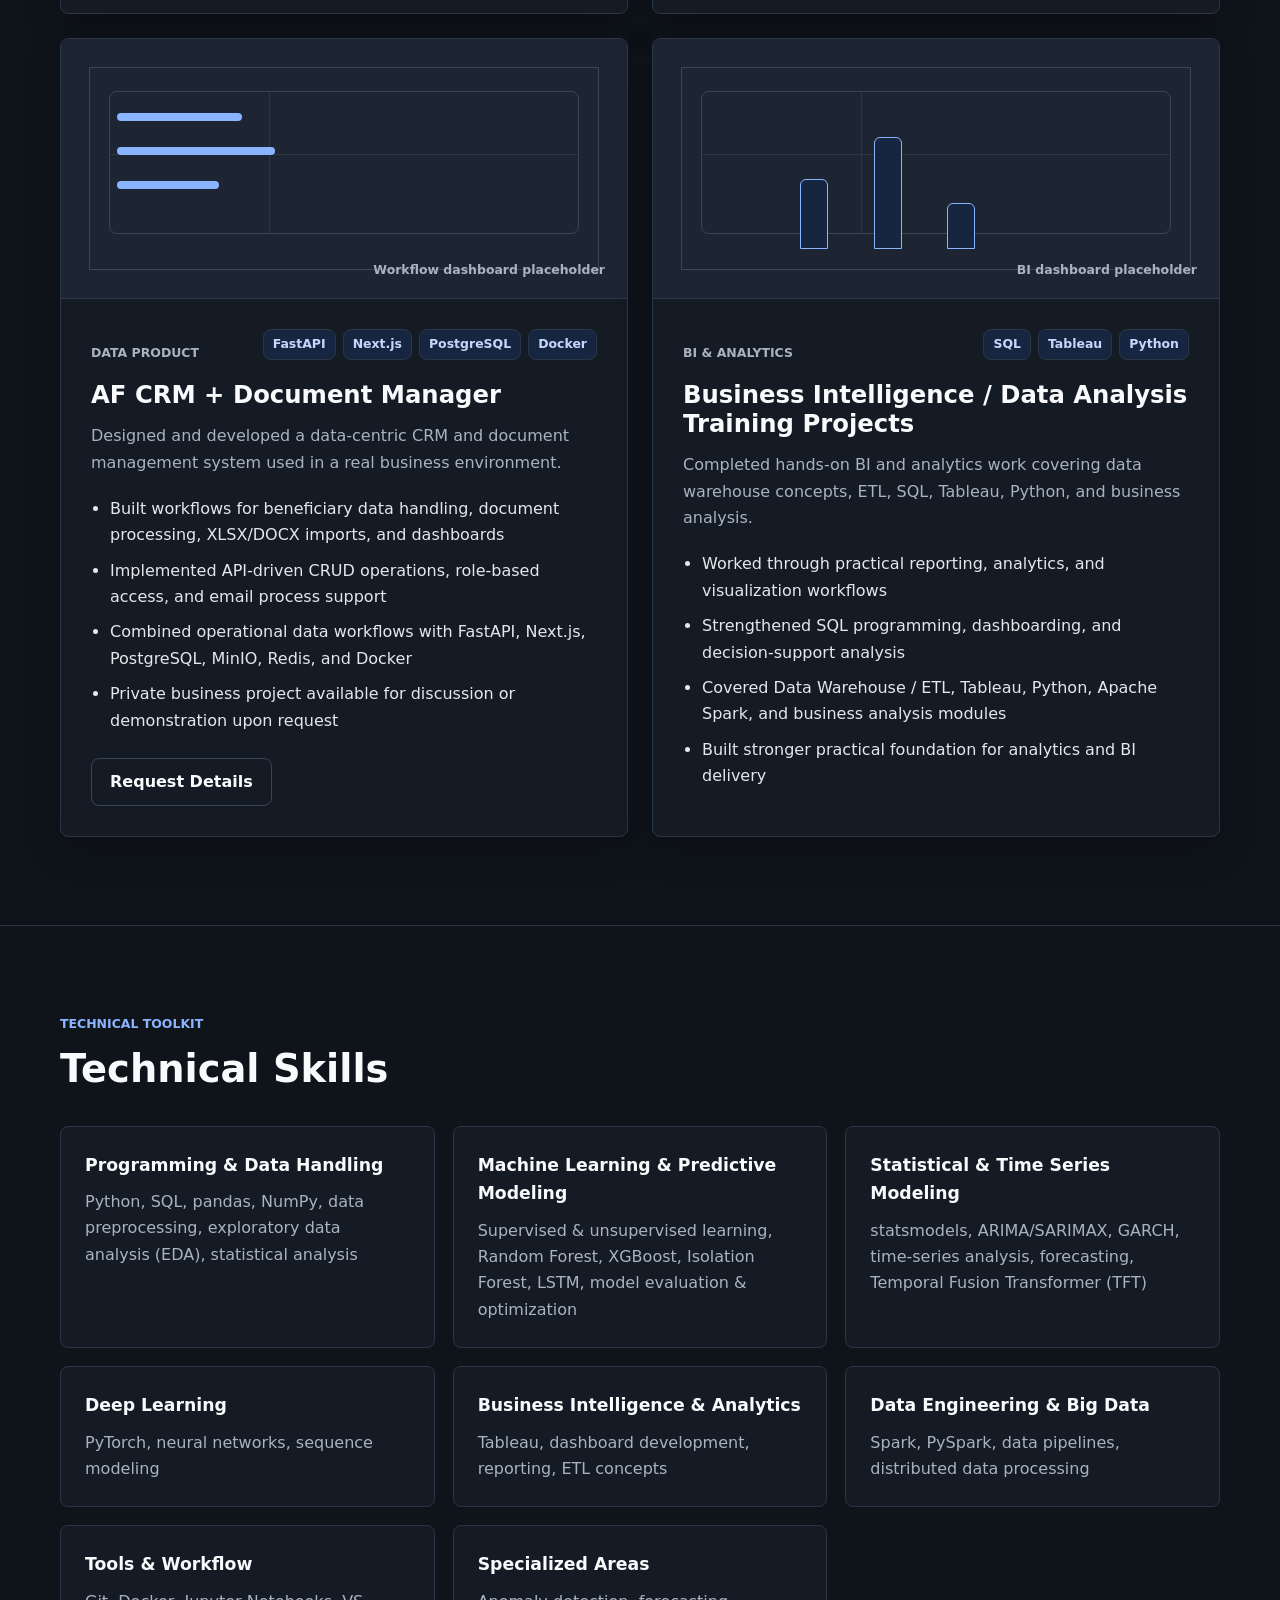
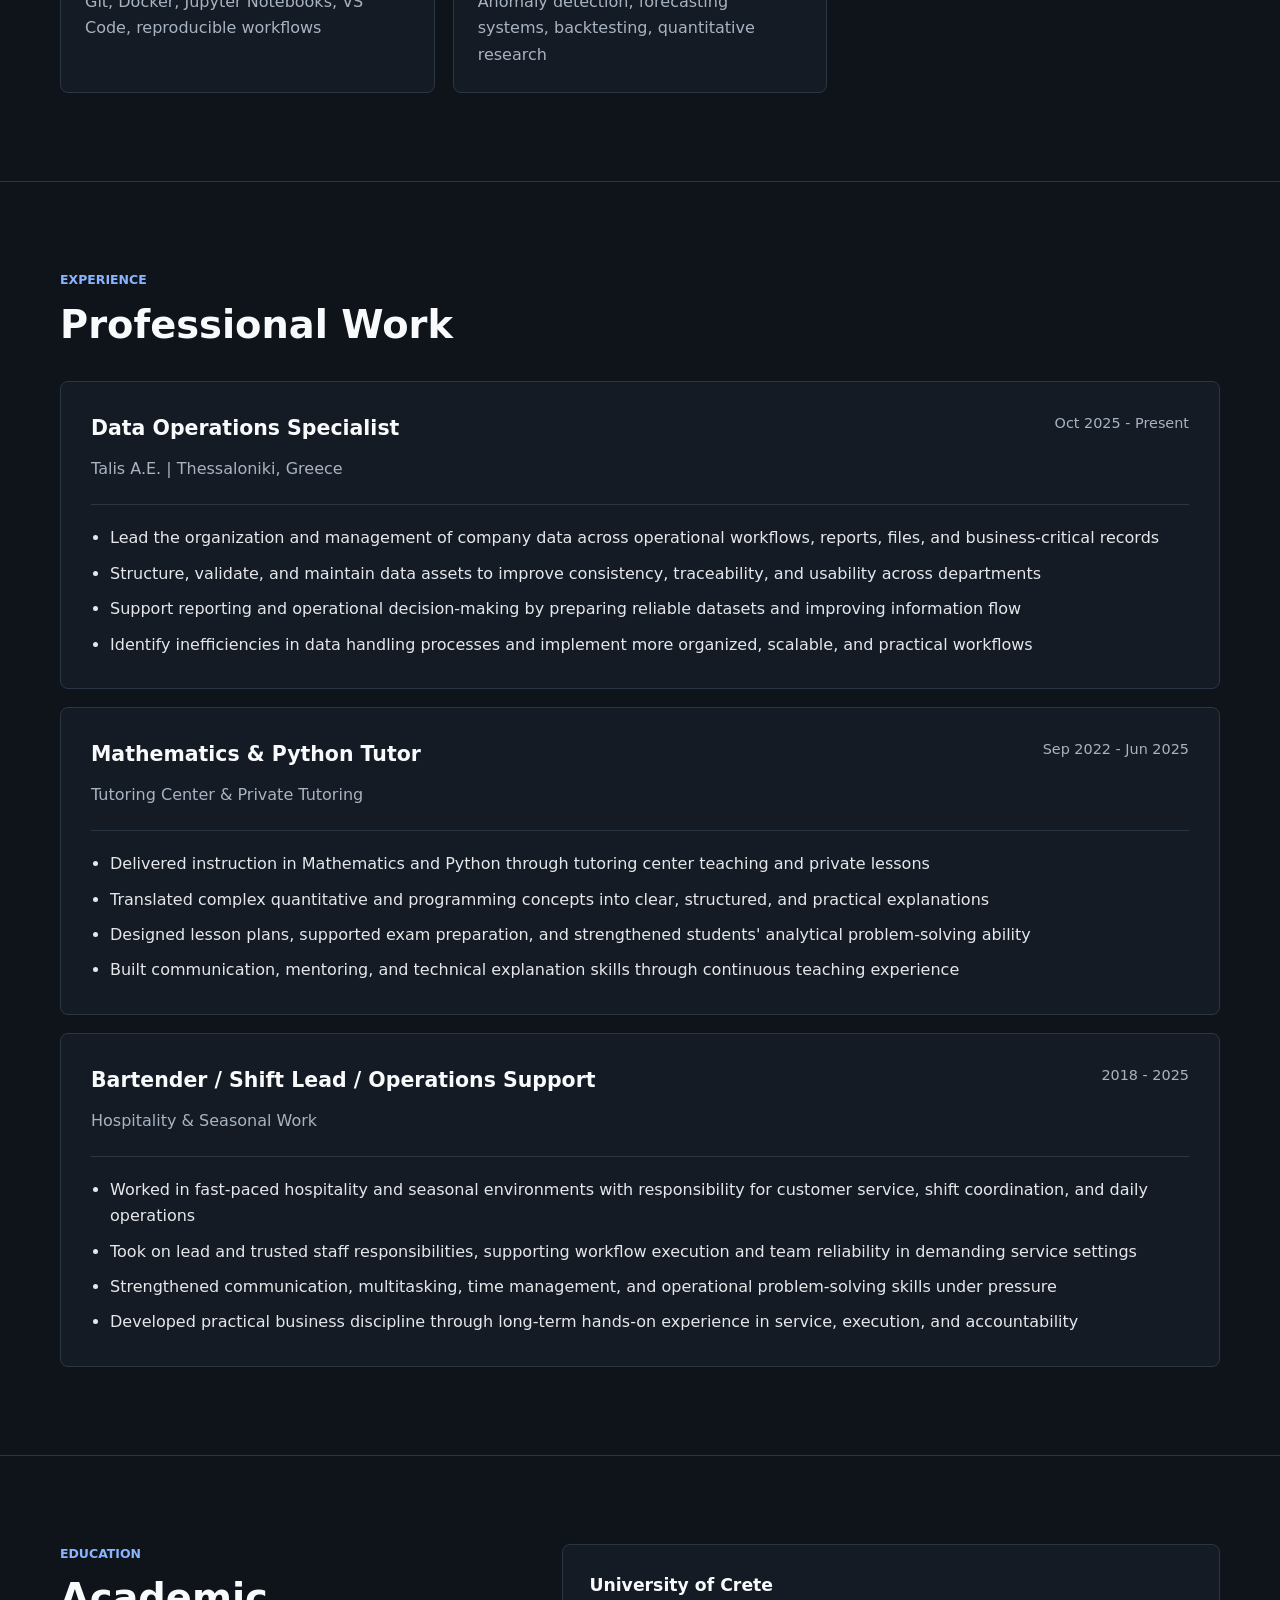
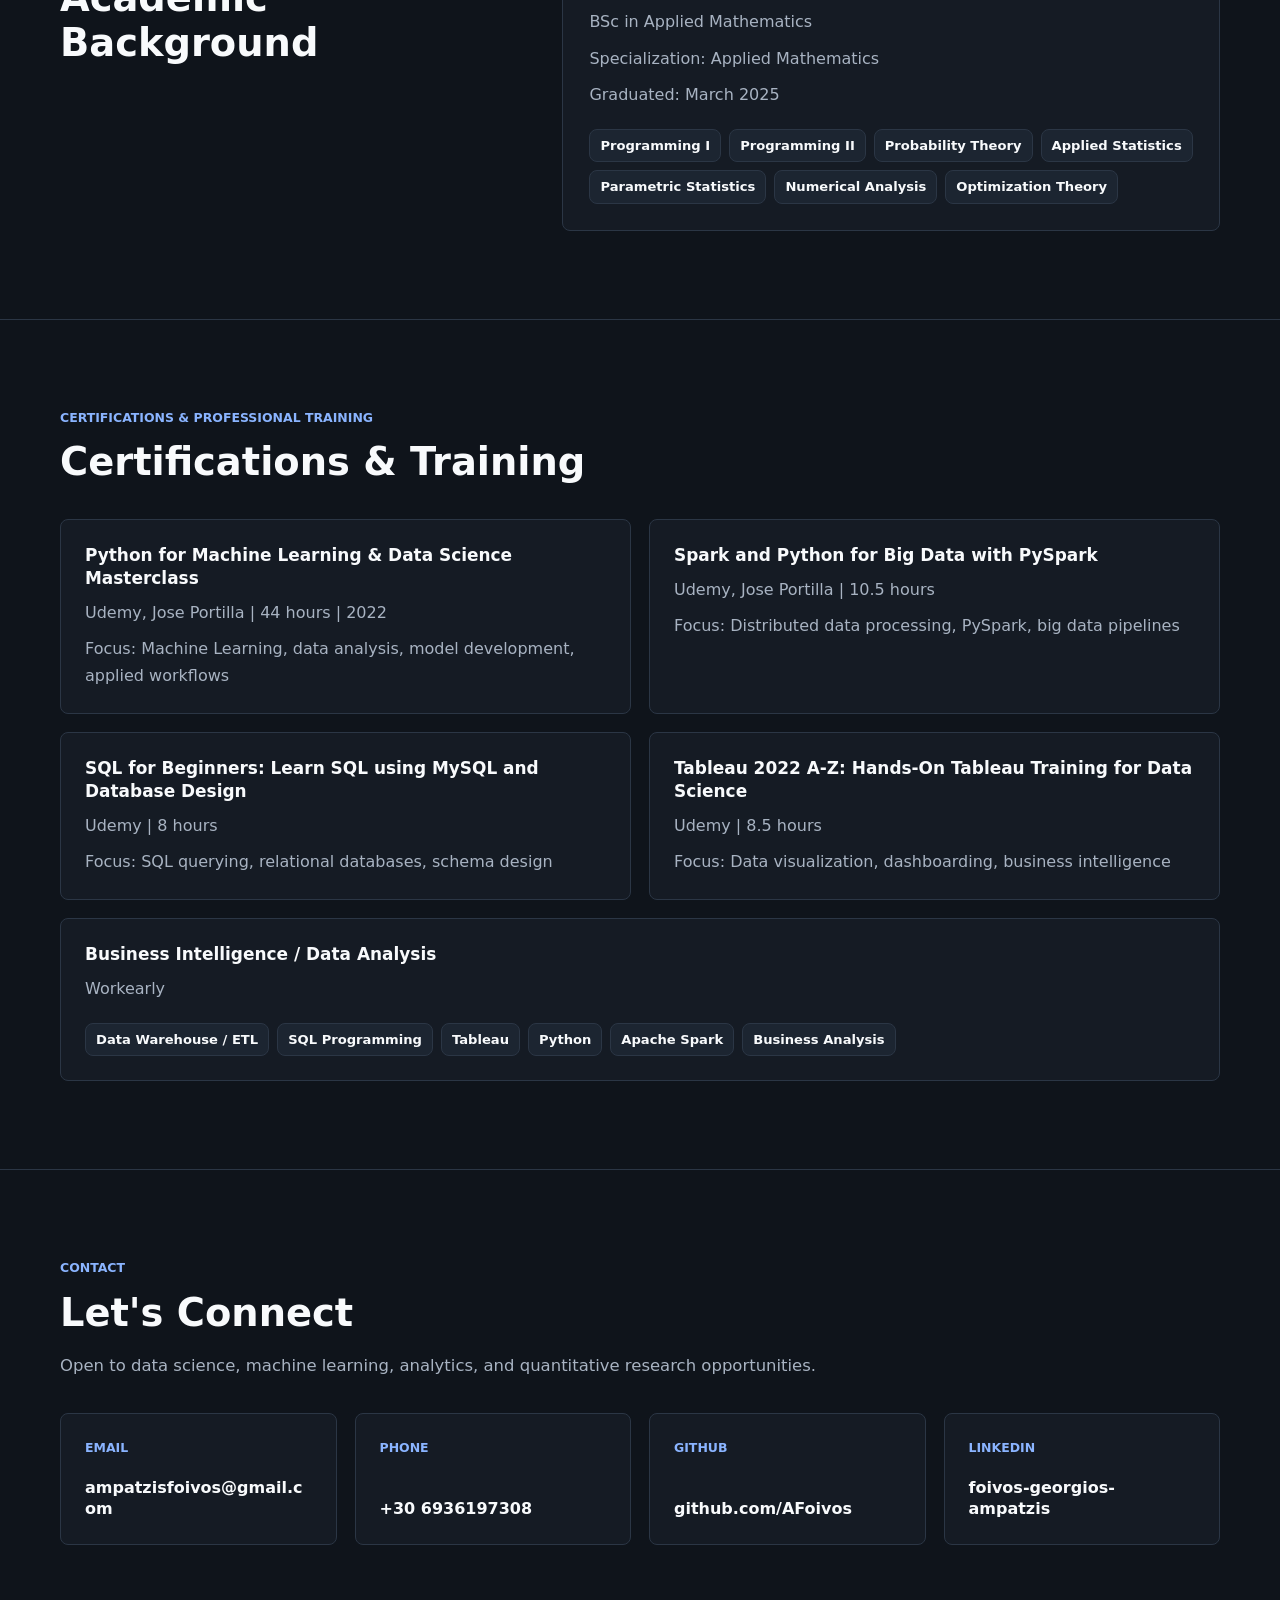
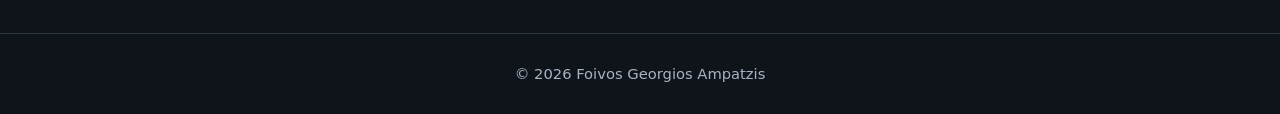
==== commit 91148615: "better layout" ====
--- a/index.html
+++ b/index.html
@@ -47,7 +47,7 @@
             <p class="hero-title">Data Scientist | ML Engineer</p>
             <p class="hero-tagline">
               Applied mathematics graduate and data professional working across data
-              operations, analytics, machine learning, BI, anomaly detection,
+              operations, analytics, machine learning, BI,
               forecasting, and quantitative research workflows.
             </p>
             <div class="hero-actions" aria-label="Primary actions">
@@ -100,22 +100,6 @@
           </div>
         </div>
       </section>
-
-      <!-- <section class="snapshot section-block" id="snapshot" aria-labelledby="snapshot-title">
-        <div class="container reveal">
-          <p class="eyebrow">Core Skills Snapshot</p>
-          <h2 id="snapshot-title" class="sr-only">Core Skills Snapshot</h2>
-          <div class="snapshot-list" aria-label="Core skills">
-            <span>Python</span>
-            <span>SQL</span>
-            <span>Machine Learning</span>
-            <span>Time Series</span>
-            <span>Backtesting</span>
-            <span>Tableau</span>
-            <span>Docker</span>
-          </div>
-        </div>
-      </section> -->
 
       <section class="snapshot section-block" id="snapshot" aria-labelledby="snapshot-title">
         <div class="container reveal">
@@ -308,7 +292,6 @@
                   <div class="tag-list" aria-label="Technology stack">
                     <span>SQL</span>
                     <span>Tableau</span>
-                    <span>Power BI</span>
                     <span>Python</span>
                   </div>
                 </div>
@@ -320,7 +303,7 @@
                 <ul>
                   <li>Worked through practical reporting, analytics, and visualization workflows</li>
                   <li>Strengthened SQL programming, dashboarding, and decision-support analysis</li>
-                  <li>Covered Data Warehouse / ETL, Tableau, Power BI, Python, Apache Spark, and business analysis modules</li>
+                  <li>Covered Data Warehouse / ETL, Tableau, Python, Apache Spark, and business analysis modules</li>
                   <li>Built stronger practical foundation for analytics and BI delivery</li>
                 </ul>
               </div>
@@ -328,45 +311,6 @@
           </div>
         </div>
       </section>
-
-      <!-- <section class="section-block" id="skills" aria-labelledby="skills-title">
-        <div class="container">
-          <div class="section-heading reveal">
-            <p class="eyebrow">Technical Toolkit</p>
-            <h2 id="skills-title">Technical Skills</h2>
-          </div>
-          <div class="skills-grid">
-            <div class="skill-group reveal">
-              <h3>Programming</h3>
-              <p>Python, SQL</p>
-            </div>
-            <div class="skill-group reveal">
-              <h3>Machine Learning</h3>
-              <p>Random Forest, XGBoost, Isolation Forest, LSTM</p>
-            </div>
-            <div class="skill-group reveal">
-              <h3>Data Analysis</h3>
-              <p>pandas, NumPy, data cleaning, preprocessing, exploratory data analysis, statistical analysis</p>
-            </div>
-            <div class="skill-group reveal">
-              <h3>Business Intelligence</h3>
-              <p>Tableau, Power BI, ETL concepts, dashboarding, reporting</p>
-            </div>
-            <div class="skill-group reveal">
-              <h3>Big Data</h3>
-              <p>Spark, PySpark</p>
-            </div>
-            <div class="skill-group reveal">
-              <h3>Tools &amp; Workflow</h3>
-              <p>Jupyter Notebooks, VS Code, Git, Docker</p>
-            </div>
-            <div class="skill-group reveal">
-              <h3>Specialized Areas</h3>
-              <p>time-series analysis, anomaly detection, forecasting, quantitative research, backtesting</p>
-            </div>
-          </div>
-        </div>
-      </section> -->
 
       <section class="section-block" id="skills" aria-labelledby="skills-title">
         <div class="container">
@@ -393,7 +337,7 @@
             </div>
             <div class="skill-group reveal">
               <h3>Business Intelligence & Analytics</h3>
-              <p>Tableau, Power BI, dashboard development, reporting, ETL concepts</p>
+              <p>Tableau, dashboard development, reporting, ETL concepts</p>
             </div>
             <div class="skill-group reveal">
               <h3>Data Engineering & Big Data</h3>
@@ -520,12 +464,6 @@
               <p>Udemy | 8.5 hours</p>
               <p>Focus: Data visualization, dashboarding, business intelligence</p>
             </article>
-          </div>
-          <div class="section-heading reveal">
-            <br>
-            <h2 id="certifications-title">Professional Training</h2>
-          </div>
-          <div class="certifications-grid"></div>
             <article class="certification-card certification-card-wide reveal">
               <h3>Business Intelligence / Data Analysis</h3>
               <p>Workearly</p>
@@ -533,7 +471,6 @@
                 <span>Data Warehouse / ETL</span>
                 <span>SQL Programming</span>
                 <span>Tableau</span>
-                <span>Power BI</span>
                 <span>Python</span>
                 <span>Apache Spark</span>
                 <span>Business Analysis</span>
@@ -543,27 +480,9 @@
         </div>
       </section>
 
-      <!-- <section class="section-block additional-section" aria-labelledby="additional-title">
-        <div class="container two-column reveal">
-          <div class="section-heading compact">
-            <p class="eyebrow">Additional Information</p>
-            <h2 id="additional-title">Professional context</h2>
-          </div>
-          <div class="text-panel">
-            <ul class="info-list">
-              <li>Native Greek speaker</li>
-              <li>Strong interest in Data Science, Data Analytics, Machine Learning, Business Intelligence, and Quantitative Research</li>
-              <li>All listed public projects were built entirely by me, with the support of AI agents as development accelerators and assistants</li>
-              <li>Private business project available for discussion or demonstration upon request</li>
-            </ul>
-          </div>
-        </div>
-      </section> -->
-
-      <!-- <section class="section-block contact-section" id="contact" aria-labelledby="contact-title"> -->
-      <section class="section-block additional-section" aria-labelledby="additional-title"></section>
-        <div class="container contact-panel reveal">
-          <div class="section-heading compact">
+      <section class="section-block contact-section" id="contact" aria-labelledby="contact-title">
+        <div class="container">
+          <div class="section-heading reveal">
             <p class="eyebrow">Contact</p>
             <h2 id="contact-title">Let's Connect</h2>
             <p>
@@ -571,11 +490,23 @@
               research opportunities.
             </p>
           </div>
-          <div class="contact-links">
-            <a href="tel:+306936197308">+30 6936197308</a>
-            <a href="mailto:ampatzisfoivos@gmail.com">ampatzisfoivos@gmail.com</a>
-            <a href="https://github.com/AFoivos" target="_blank" rel="noreferrer">GitHub</a>
-            <a href="https://www.linkedin.com/in/foivos-georgios-ampatzis-885bb7213" target="_blank" rel="noreferrer">LinkedIn</a>
+          <div class="contact-grid">
+            <a class="contact-card reveal" href="mailto:ampatzisfoivos@gmail.com">
+              <span>Email</span>
+              <strong>ampatzisfoivos@gmail.com</strong>
+            </a>
+            <a class="contact-card reveal" href="tel:+306936197308">
+              <span>Phone</span>
+              <strong>+30 6936197308</strong>
+            </a>
+            <a class="contact-card reveal" href="https://github.com/AFoivos" target="_blank" rel="noreferrer">
+              <span>GitHub</span>
+              <strong>github.com/AFoivos</strong>
+            </a>
+            <a class="contact-card reveal" href="https://www.linkedin.com/in/foivos-georgios-ampatzis-885bb7213" target="_blank" rel="noreferrer">
+              <span>LinkedIn</span>
+              <strong>foivos-georgios-ampatzis</strong>
+            </a>
           </div>
         </div>
       </section>
@@ -584,12 +515,8 @@
     <footer class="footer">
       <div class="container footer-inner">
         <p>&copy; 2026 Foivos Georgios Ampatzis</p>
-        <div class="footer-links">
-          <a href="mailto:ampatzisfoivos@gmail.com">Email</a>
-          <a href="https://github.com/AFoivos" target="_blank" rel="noreferrer">GitHub</a>
-          <a href="https://www.linkedin.com/in/foivos-georgios-ampatzis-885bb7213" target="_blank" rel="noreferrer">LinkedIn</a>
-        </div>
       </div>
     </footer>
+
   </body>
 </html>
--- a/style.css
+++ b/style.css
@@ -76,6 +76,11 @@
 
 .section-block {
   padding: 88px 0;
+  background: var(--bg);
+}
+
+main > .section-block + .section-block {
+  border-top: 1px solid var(--line);
 }
 
 .site-header {
@@ -214,7 +219,6 @@
 
 .hero {
   padding: 104px 0 84px;
-  border-bottom: 1px solid var(--line);
 }
 
 .hero-grid {
@@ -316,6 +320,7 @@
 .code-card,
 .table-card,
 .metric-card,
+.contact-card,
 .contact-panel {
   border: 1px solid var(--line);
   border-radius: 8px;
@@ -442,9 +447,7 @@
 }
 
 .projects-section {
-  border-top: 1px solid var(--line);
-  border-bottom: 1px solid var(--line);
-  background: var(--surface-soft);
+  background: var(--bg);
 }
 
 .projects-heading {
@@ -819,17 +822,8 @@
   font-size: 1.28rem;
 }
 
-.education-section {
-  border-top: 1px solid var(--line);
-}
-
 .education-card {
   padding: 26px;
-}
-
-.certifications-section,
-.additional-section {
-  border-top: 1px solid var(--line);
 }
 
 .certifications-grid {
@@ -868,7 +862,6 @@
 
 .detail-hero {
   padding: 104px 0 84px;
-  border-bottom: 1px solid var(--line);
 }
 
 .detail-hero-grid {
@@ -900,9 +893,7 @@
 }
 
 .results-section {
-  border-top: 1px solid var(--line);
-  border-bottom: 1px solid var(--line);
-  background: var(--surface-soft);
+  background: var(--bg);
 }
 
 .chart-grid {
@@ -1040,8 +1031,41 @@
   font-weight: 800;
 }
 
-.contact-section {
-  padding-top: 44px;
+.contact-grid {
+  display: grid;
+  grid-template-columns: repeat(4, minmax(0, 1fr));
+  gap: 18px;
+}
+
+.contact-card {
+  display: flex;
+  min-height: 132px;
+  flex-direction: column;
+  justify-content: space-between;
+  padding: 24px;
+  transition: transform 180ms ease, border-color 180ms ease, box-shadow 180ms ease;
+}
+
+.contact-card:hover,
+.contact-card:focus {
+  transform: translateY(-2px);
+  border-color: var(--accent);
+  box-shadow: var(--shadow-hover);
+}
+
+.contact-card span {
+  color: var(--accent);
+  font-size: 0.78rem;
+  font-weight: 800;
+  text-transform: uppercase;
+}
+
+.contact-card strong {
+  margin-top: 18px;
+  color: var(--text-strong);
+  font-size: 1rem;
+  line-height: 1.35;
+  overflow-wrap: anywhere;
 }
 
 .contact-panel {
@@ -1099,7 +1123,7 @@
 .footer-inner {
   display: flex;
   align-items: center;
-  justify-content: space-between;
+  justify-content: center;
   gap: 20px;
   color: var(--muted);
   font-size: 0.92rem;
@@ -1145,6 +1169,7 @@
 
   .reveal,
   .project-card,
+  .contact-card,
   .btn,
   .project-link {
     transition: none;
@@ -1172,6 +1197,7 @@
 
   .projects-grid,
   .skills-grid,
+  .contact-grid,
   .process-grid {
     grid-template-columns: 1fr 1fr;
   }
@@ -1289,6 +1315,7 @@
   .skills-grid,
   .process-grid,
   .metrics-grid,
+  .contact-grid,
   .chart-grid,
   .certifications-grid {
     grid-template-columns: 1fr;
@@ -1326,6 +1353,7 @@
   .code-card,
   .table-card,
   .metric-card,
+  .contact-card,
   .contact-panel,
   .hero-panel {
     padding: 22px;
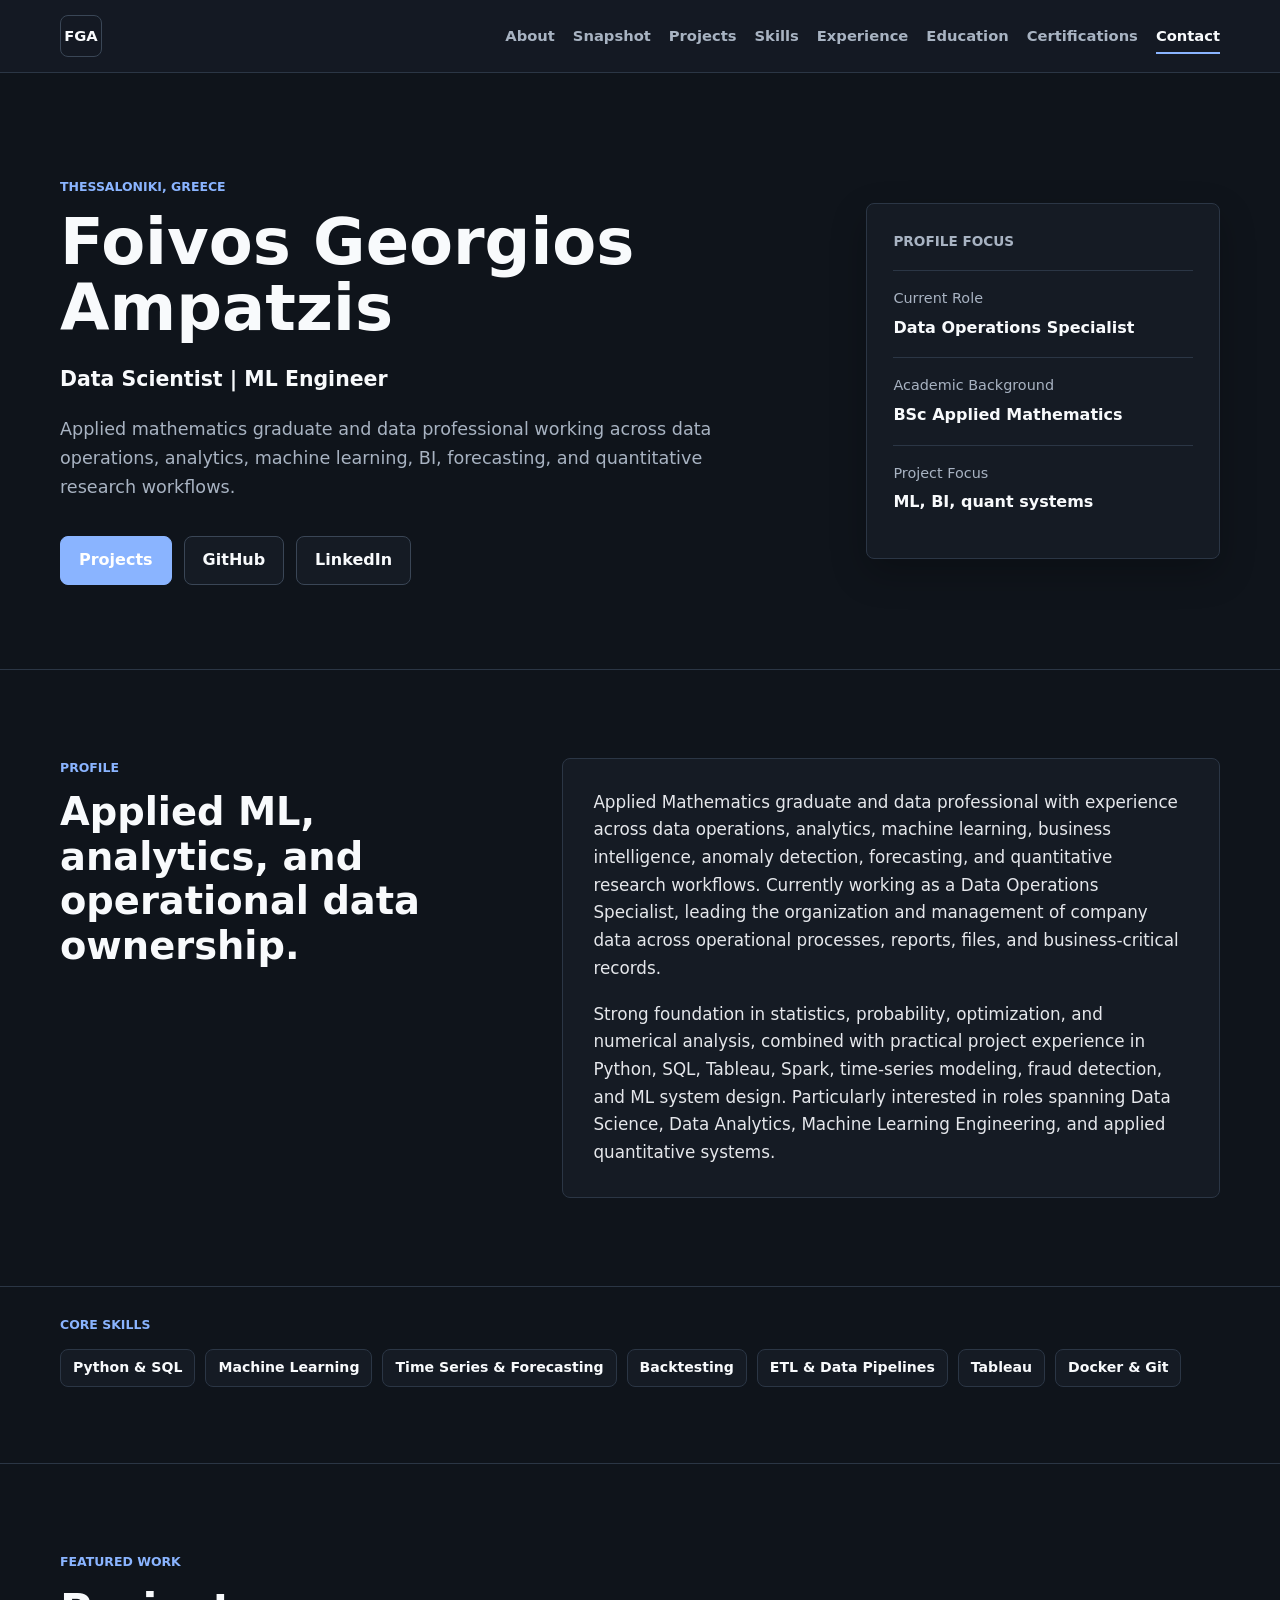
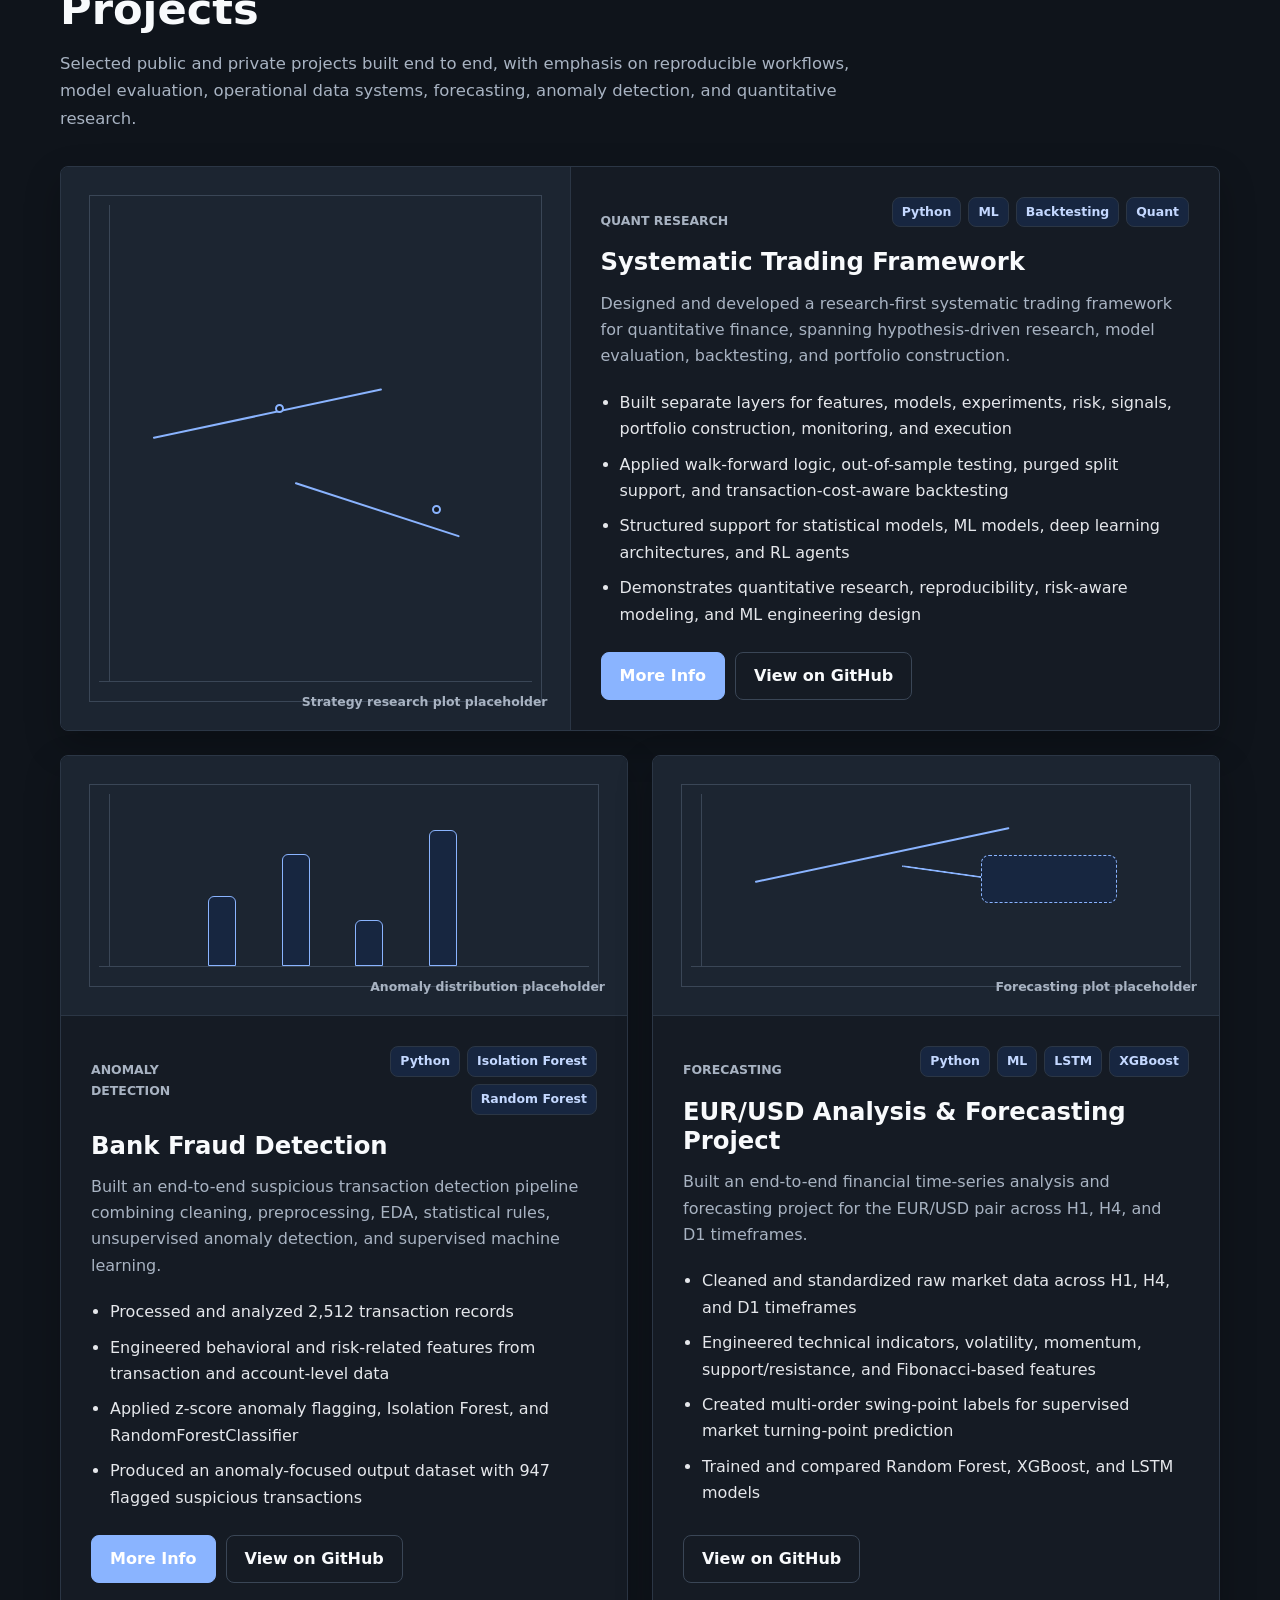
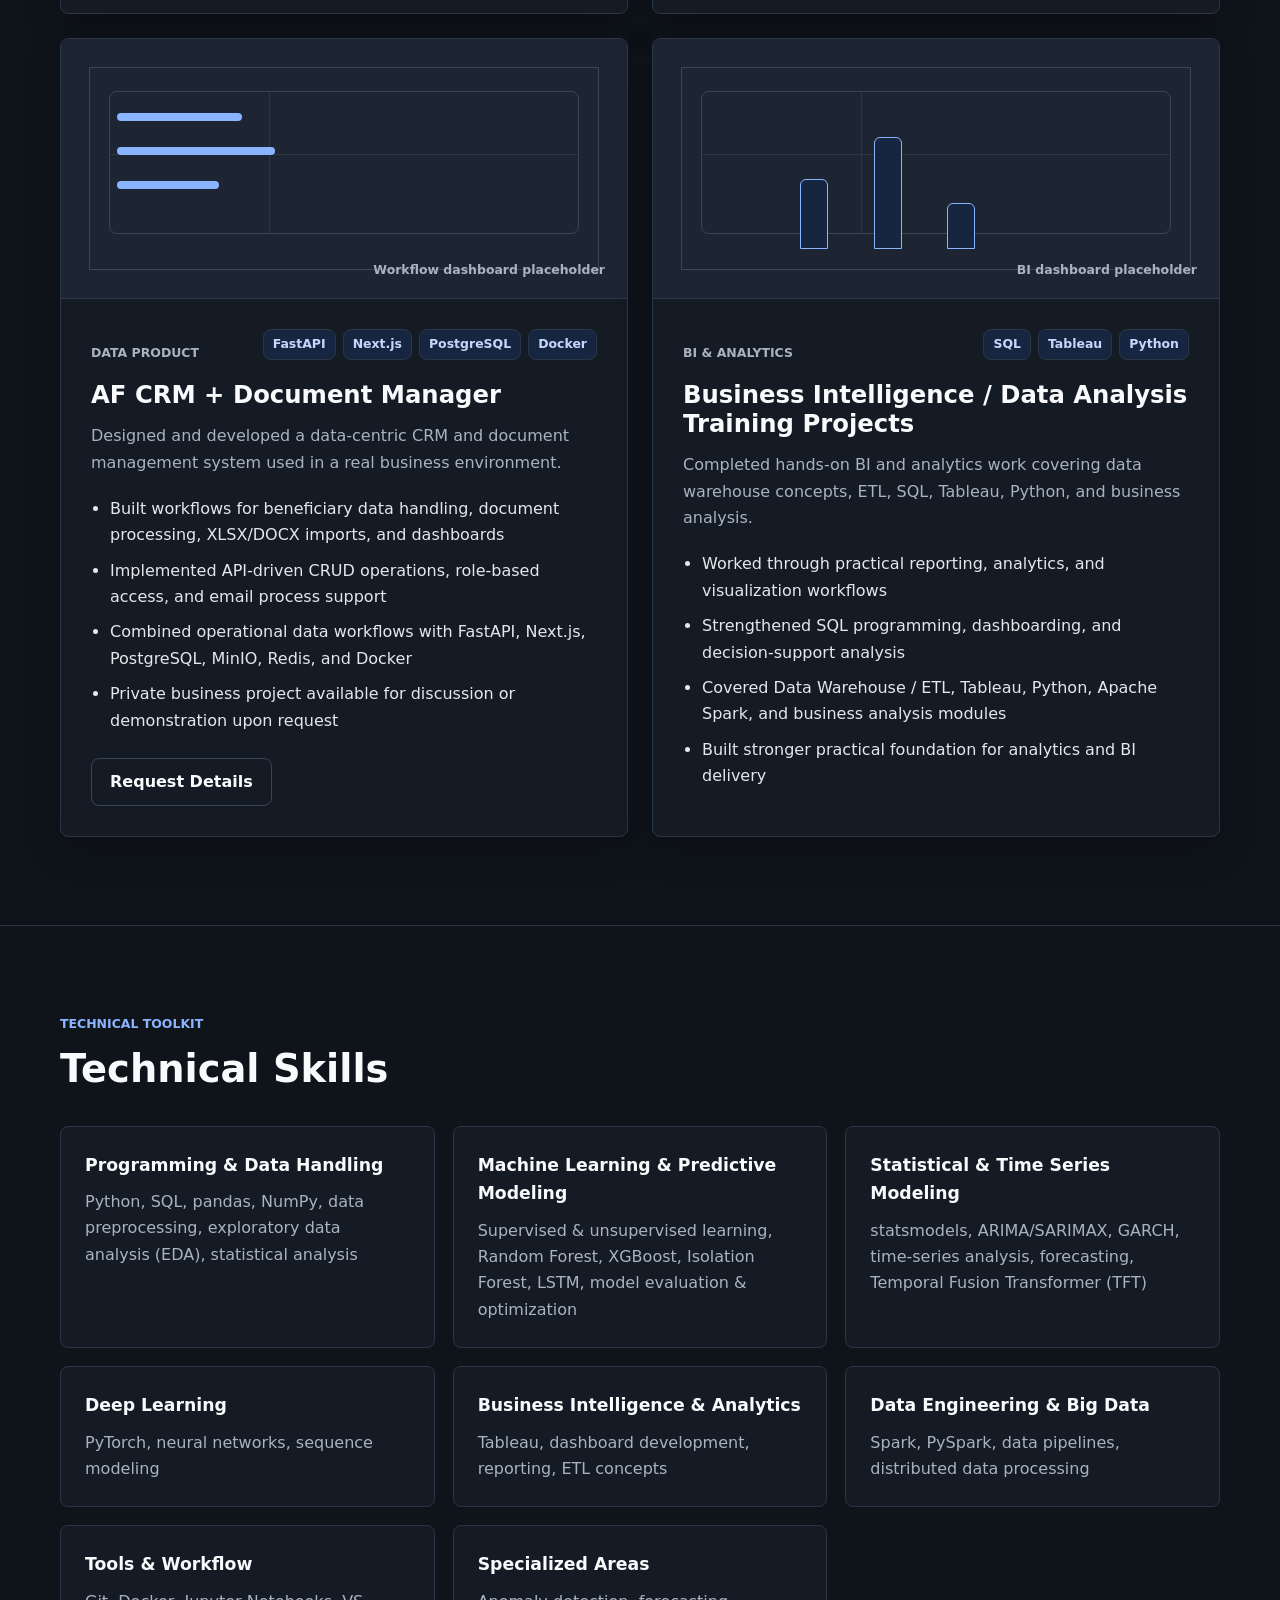
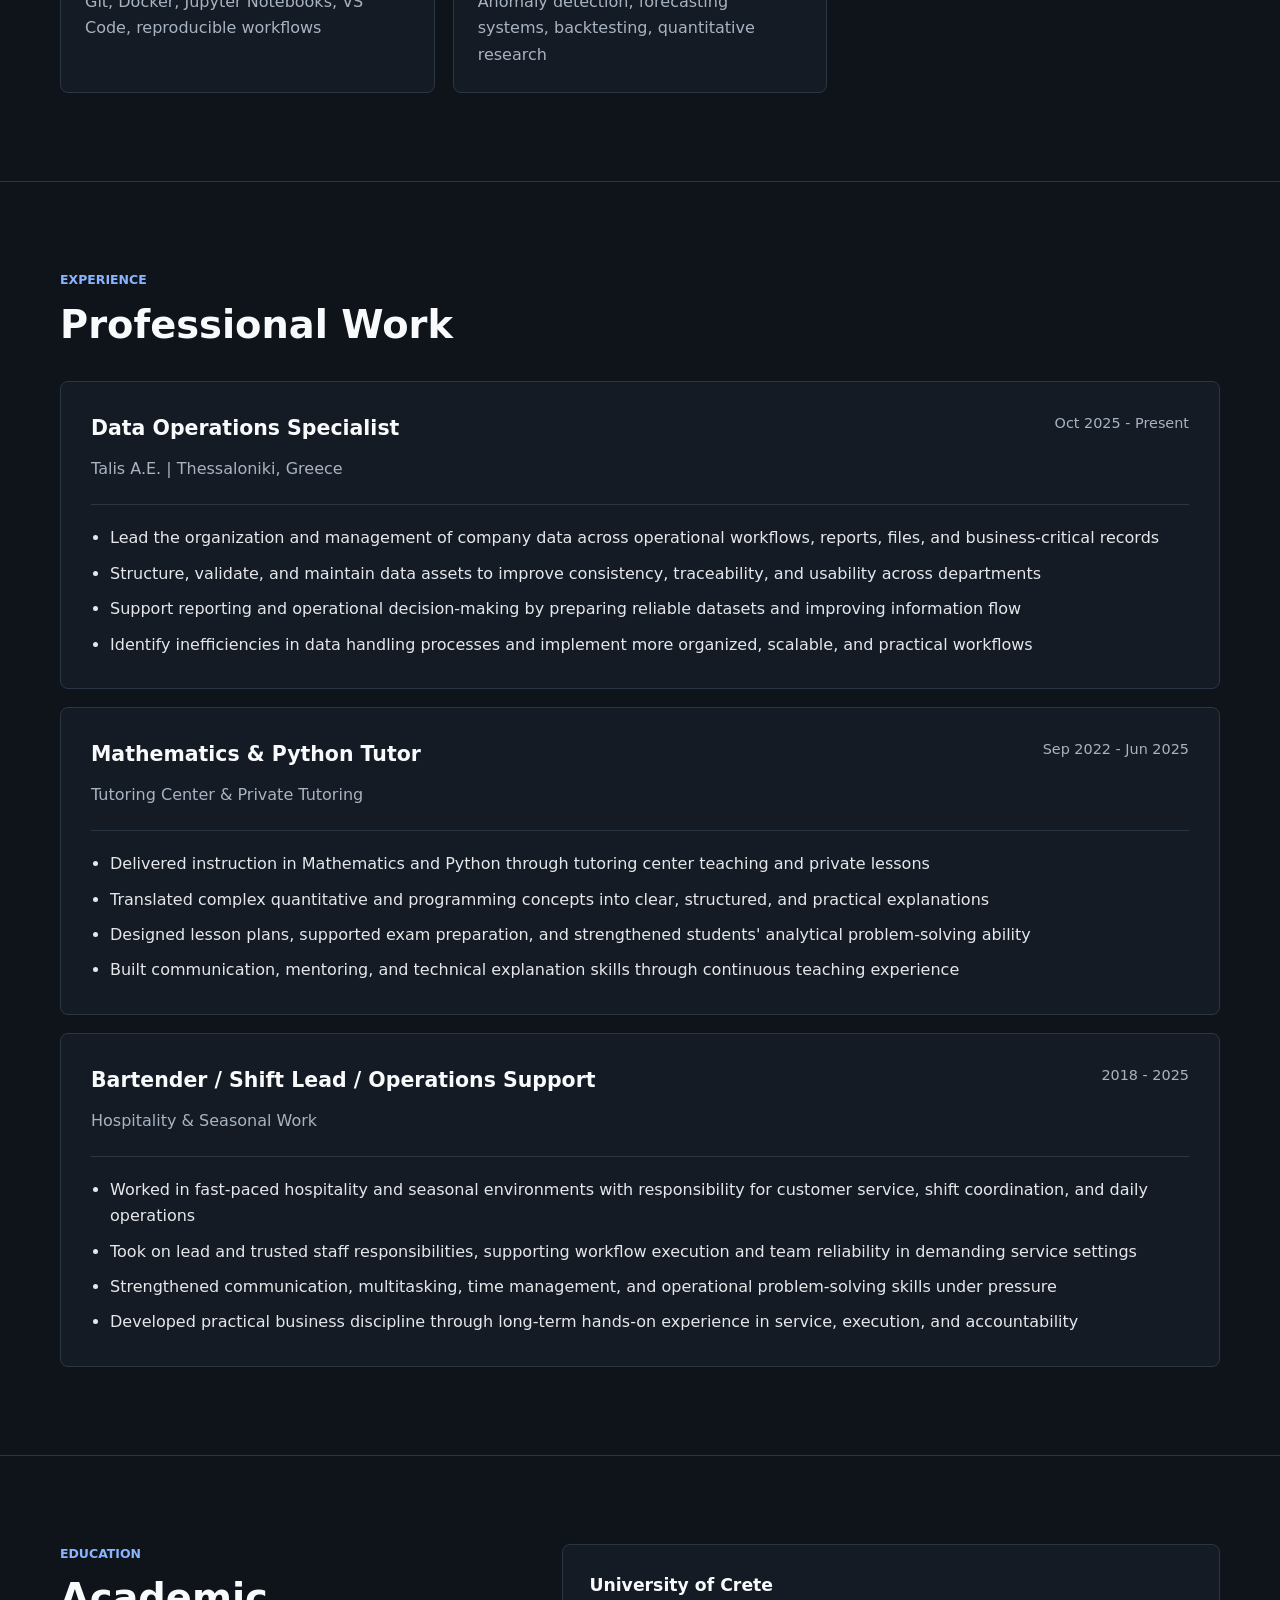
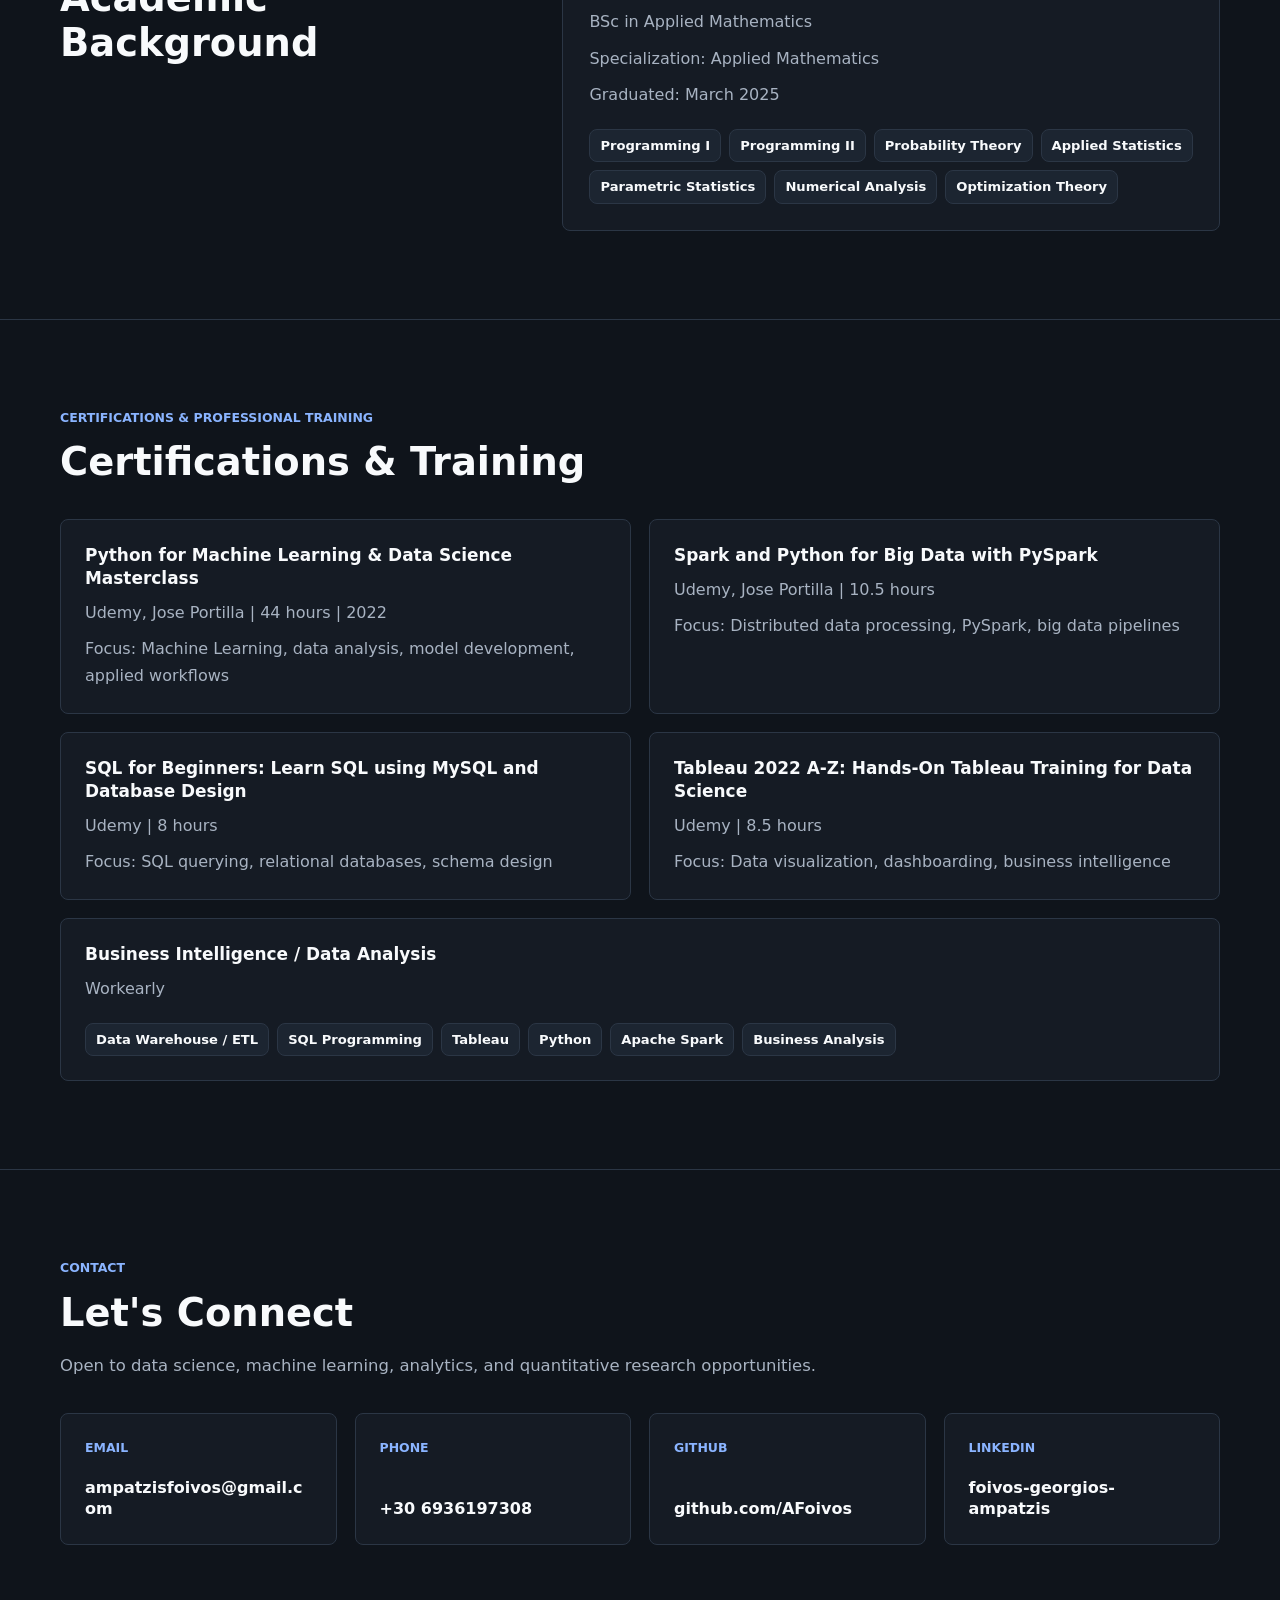
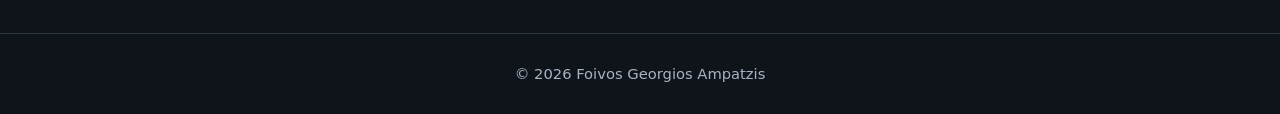
==== commit 1e4c3836: "Remove light mode toggle and lock portfolio to dark theme" ====
--- a/index.html
+++ b/index.html
@@ -1,5 +1,5 @@
 <!DOCTYPE html>
-<html lang="en" data-theme="dark">
+<html lang="en">
   <head>
     <meta charset="UTF-8" />
     <meta name="viewport" content="width=device-width, initial-scale=1.0" />
@@ -31,9 +31,6 @@
             <a href="#certifications">Certifications</a>
             <a href="#contact">Contact</a>
           </div>
-          <button class="theme-toggle" type="button" aria-label="Toggle dark mode" aria-pressed="false">
-            Dark
-          </button>
         </div>
       </nav>
     </header>
--- a/style.css
+++ b/style.css
@@ -1,22 +1,4 @@
 :root {
-  color-scheme: light;
-  --bg: #f8fafc;
-  --surface: #ffffff;
-  --surface-soft: #f1f5f9;
-  --text: #111827;
-  --text-strong: #0f172a;
-  --muted: #526175;
-  --line: #d9e2ec;
-  --line-strong: #c9d5e2;
-  --accent: #1d4ed8;
-  --accent-strong: #173f9a;
-  --accent-soft: #e8f0ff;
-  --shadow: 0 14px 36px rgba(15, 23, 42, 0.08);
-  --shadow-hover: 0 18px 44px rgba(15, 23, 42, 0.12);
-  --container: 1160px;
-}
-
-[data-theme="dark"] {
   color-scheme: dark;
   --bg: #0f141b;
   --surface: #151b24;
@@ -31,6 +13,7 @@
   --accent-soft: #172640;
   --shadow: 0 14px 36px rgba(0, 0, 0, 0.24);
   --shadow-hover: 0 18px 44px rgba(0, 0, 0, 0.34);
+  --container: 1160px;
 }
 
 * {
@@ -158,19 +141,6 @@
 
 .nav-links a.active::after {
   opacity: 1;
-}
-
-.theme-toggle {
-  min-height: 38px;
-  padding: 7px 12px;
-  border: 1px solid var(--line-strong);
-  border-radius: 8px;
-  background: var(--surface);
-  color: var(--text-strong);
-  cursor: pointer;
-  font: inherit;
-  font-size: 0.88rem;
-  font-weight: 700;
 }
 
 .menu-toggle {
@@ -209,8 +179,6 @@
   transform: translateY(-6px) rotate(-45deg);
 }
 
-.theme-toggle:hover,
-.theme-toggle:focus,
 .menu-toggle:hover,
 .menu-toggle:focus {
   border-color: var(--accent);
@@ -1281,7 +1249,6 @@
     background: var(--surface-soft);
   }
 
-  .theme-toggle,
   .menu-toggle {
     flex: 0 0 auto;
   }
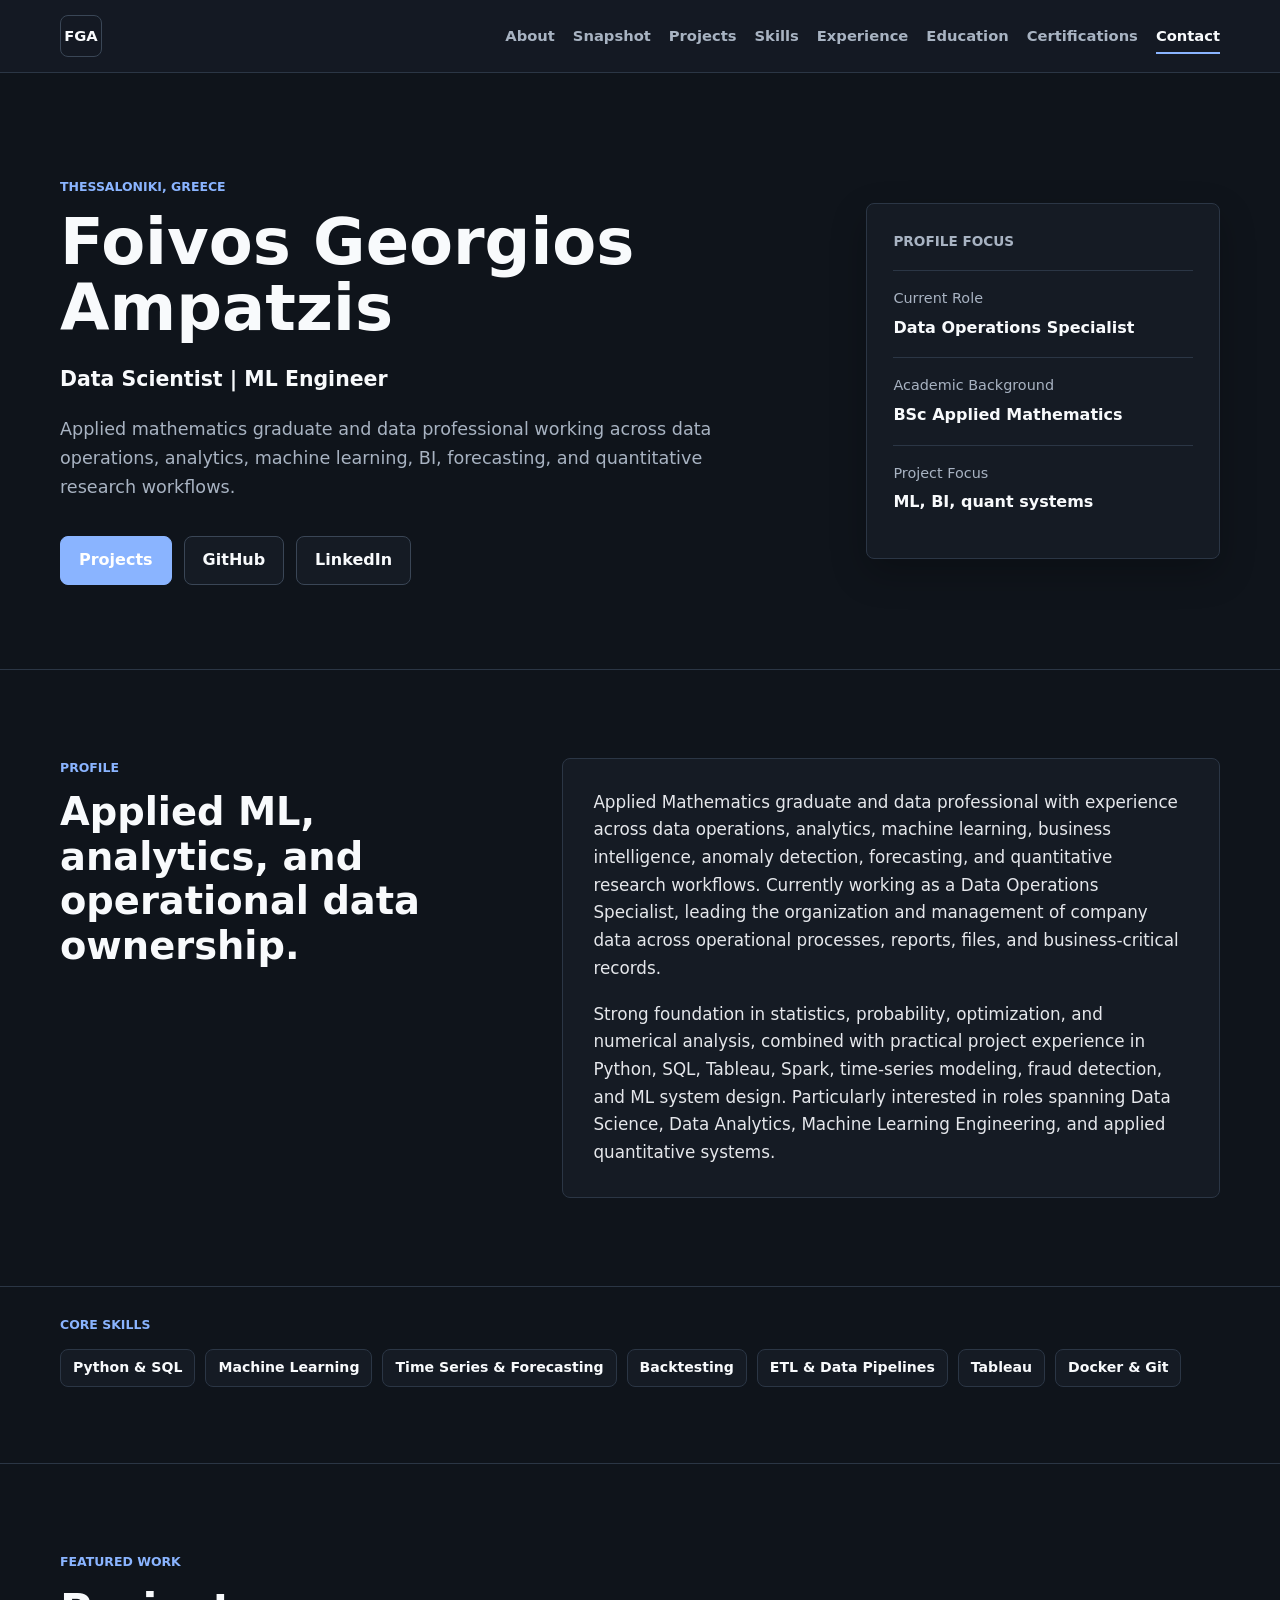
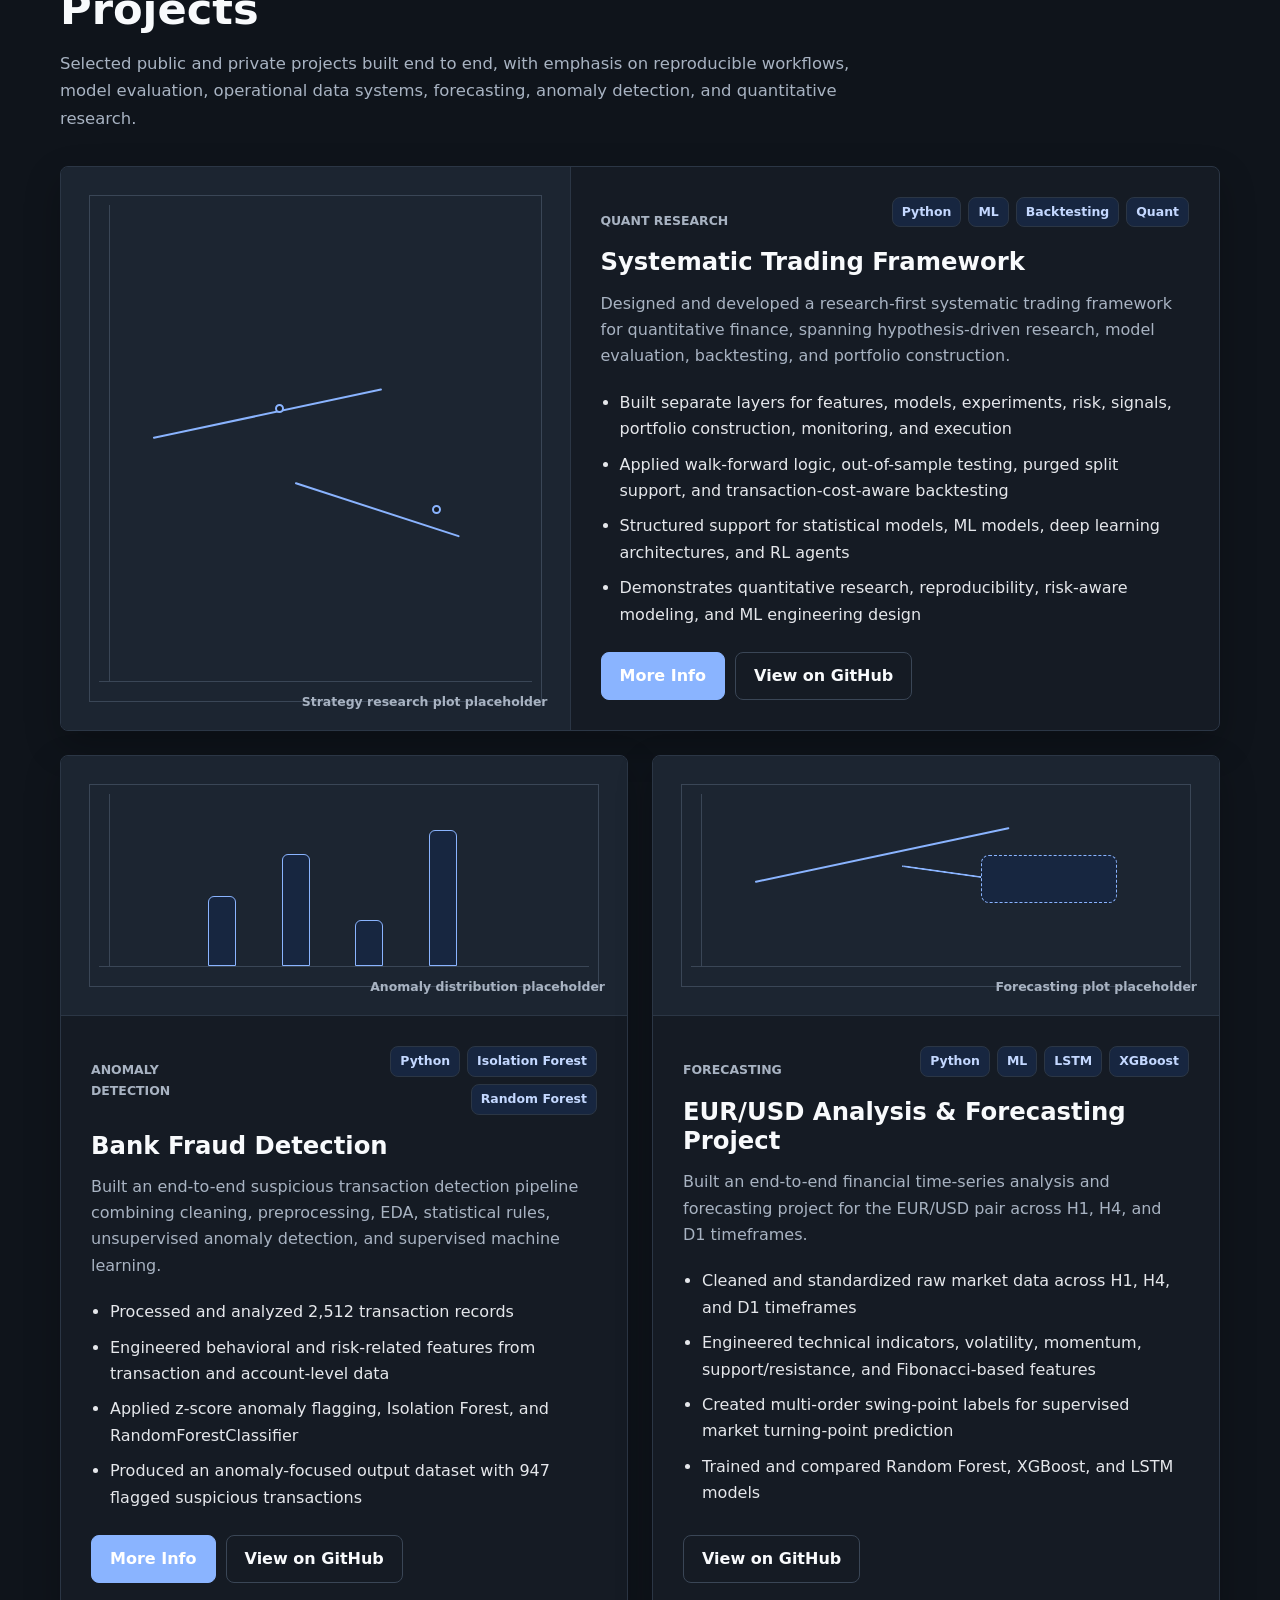
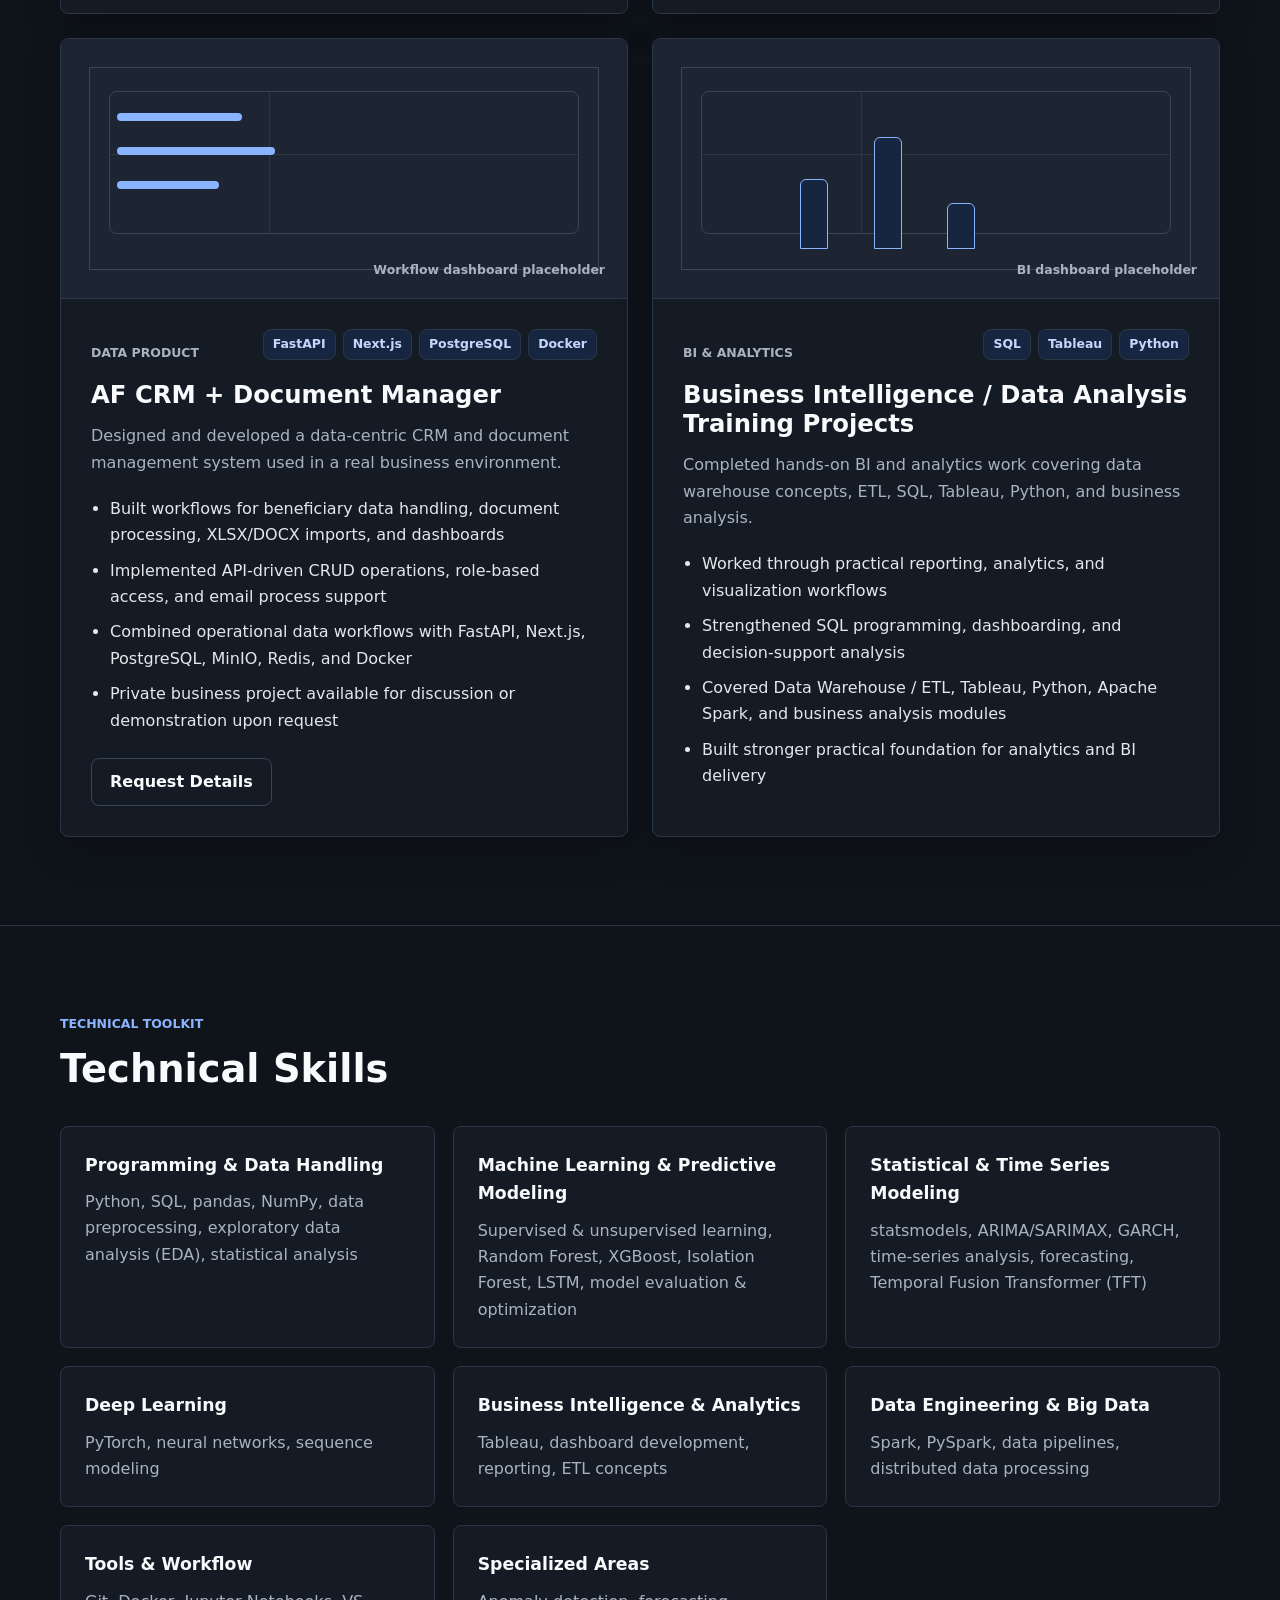
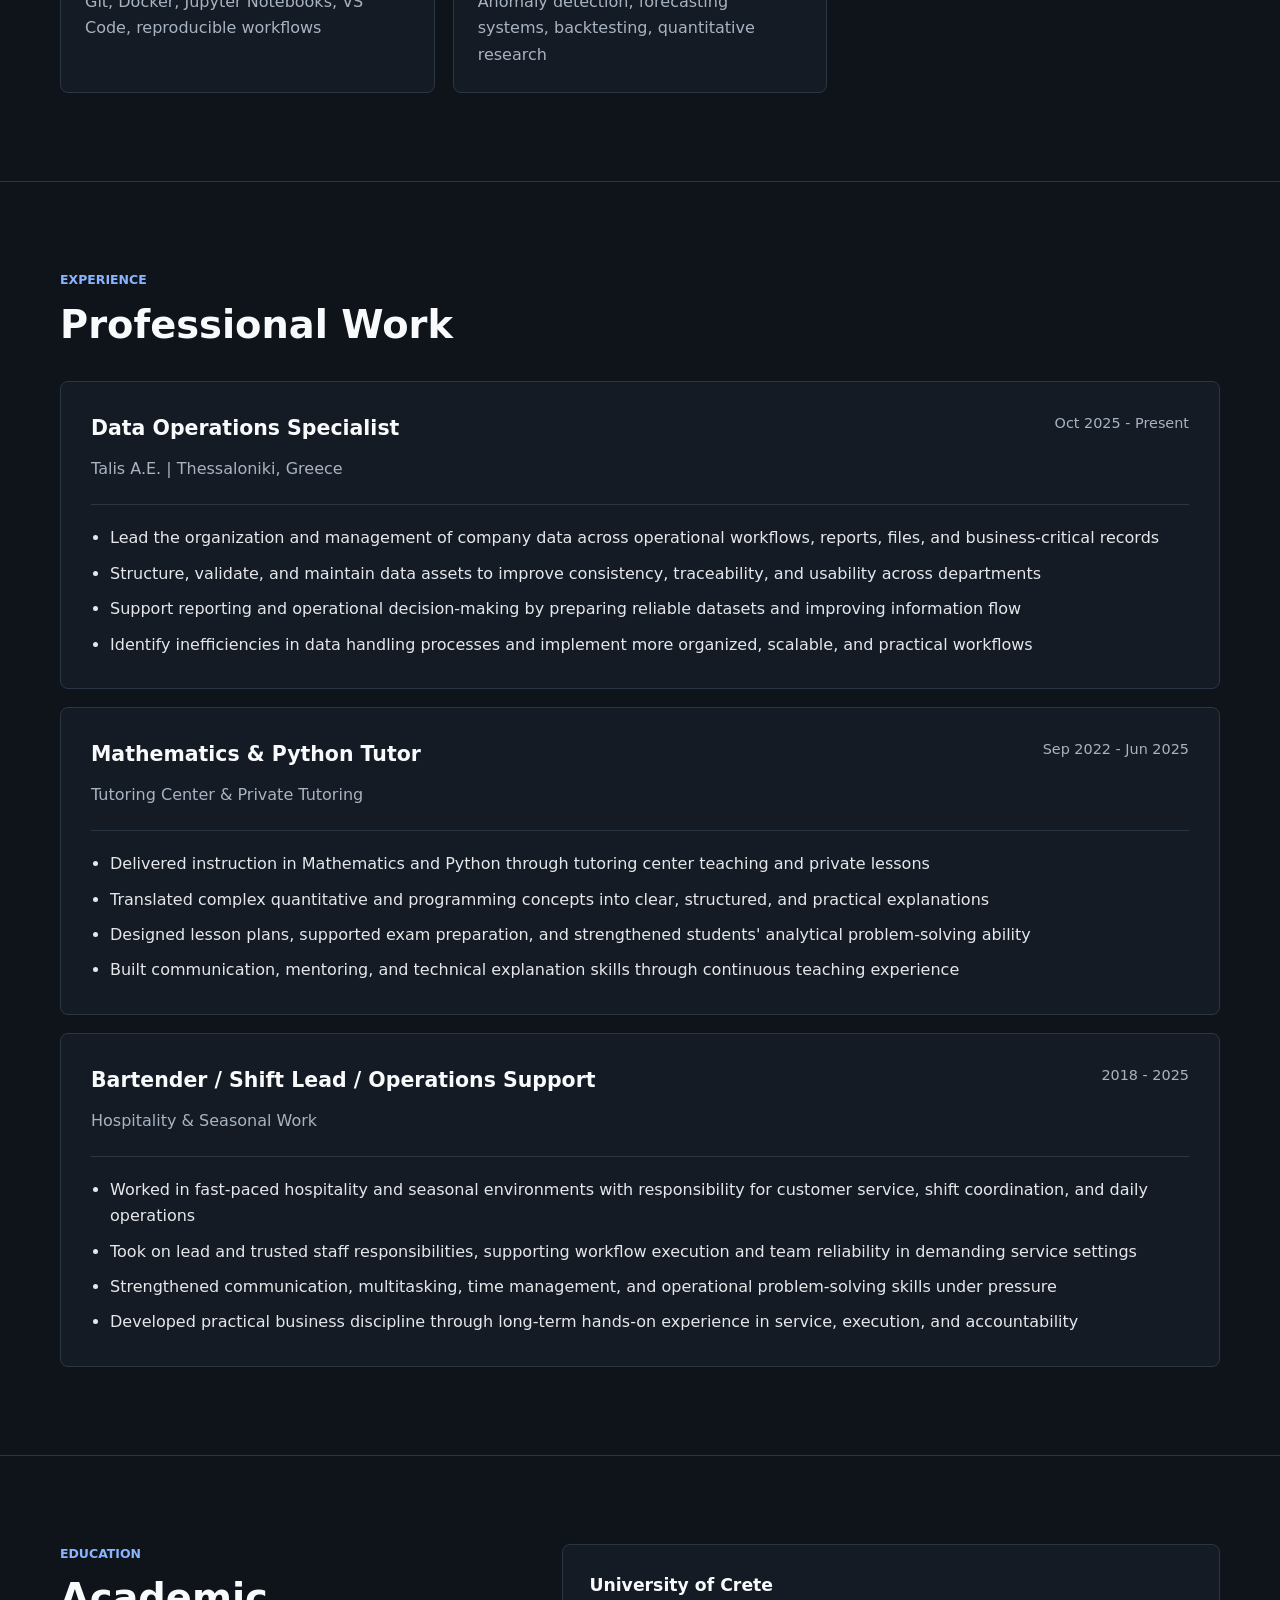
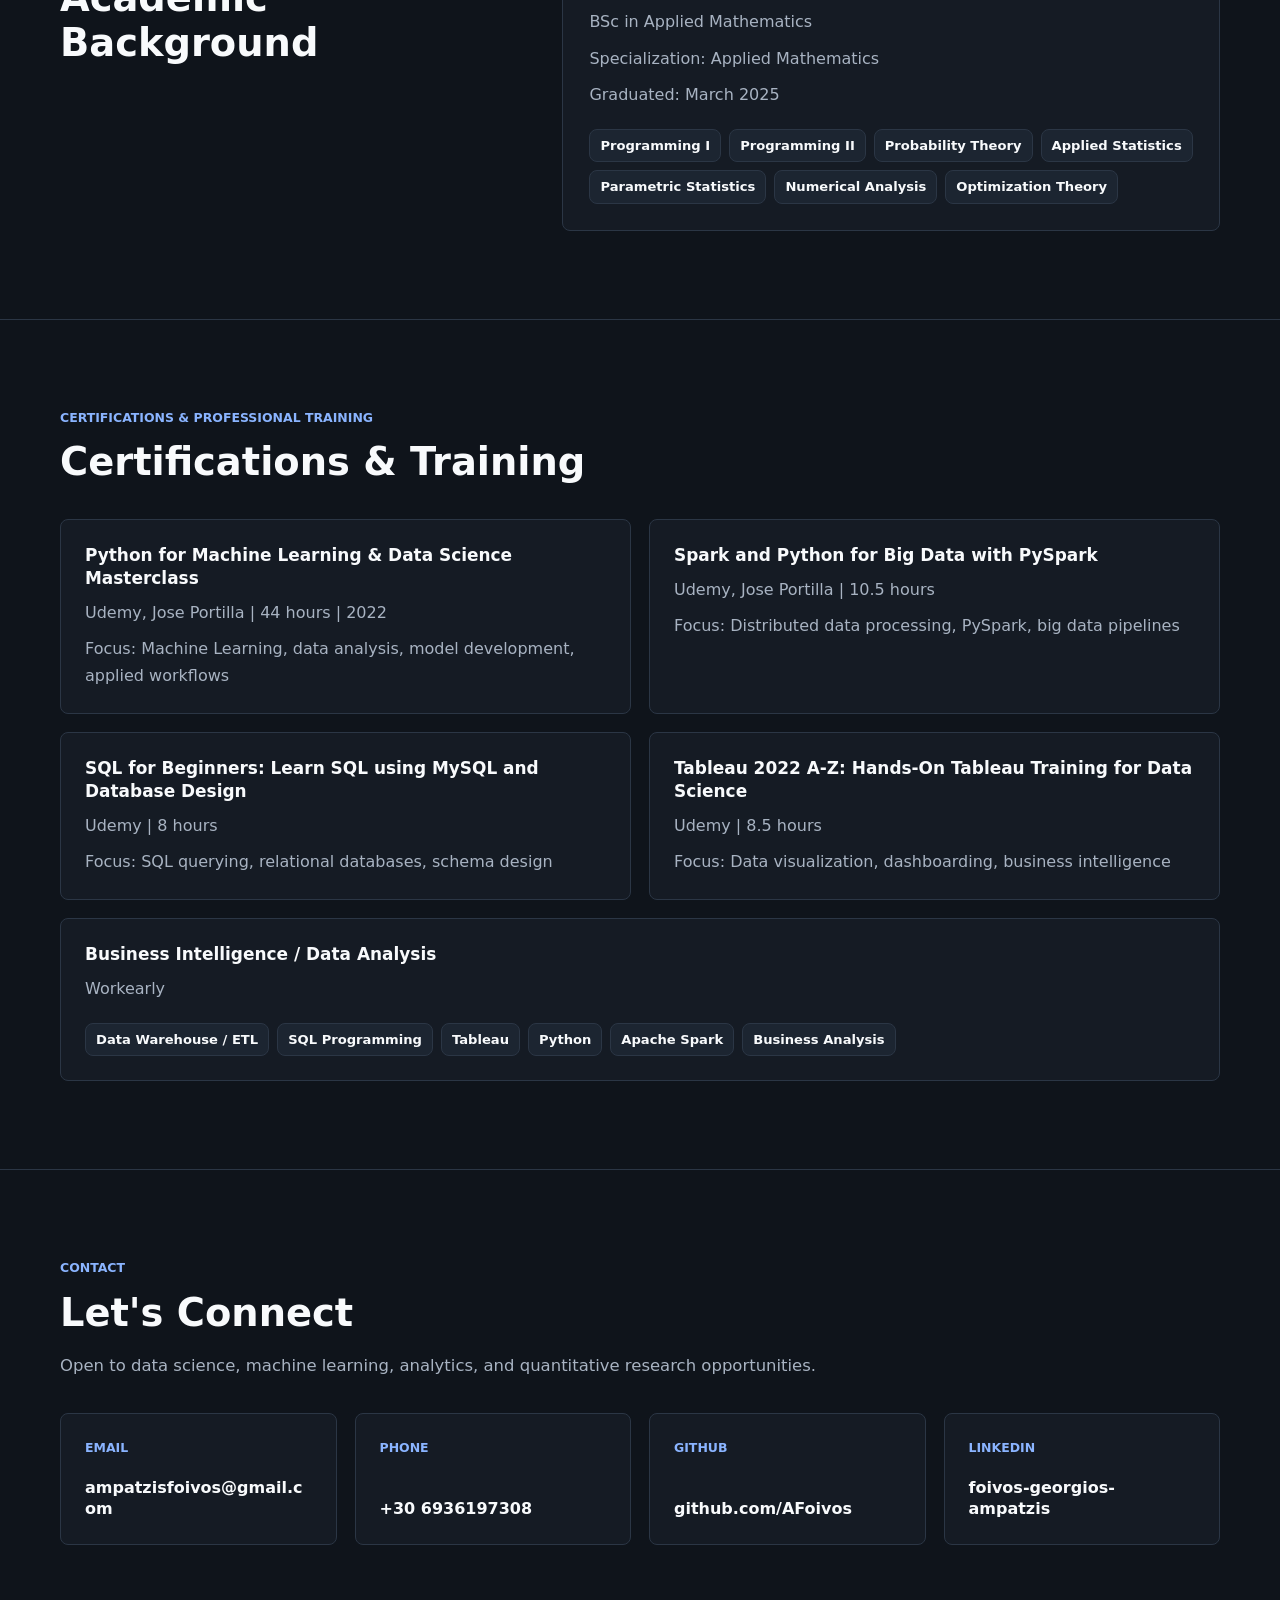
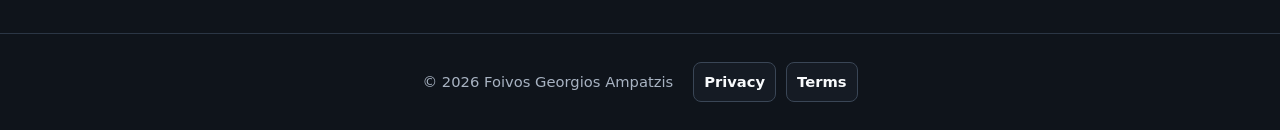
==== commit 11a16982: "Add legal pages and footer links" ====
--- a/index.html
+++ b/index.html
@@ -512,8 +512,11 @@
     <footer class="footer">
       <div class="container footer-inner">
         <p>&copy; 2026 Foivos Georgios Ampatzis</p>
+        <div class="footer-links" aria-label="Footer legal links">
+          <a href="privacy.html">Privacy</a>
+          <a href="terms.html">Terms</a>
+        </div>
       </div>
     </footer>
-
   </body>
 </html>
--- a/style.css
+++ b/style.css
@@ -979,6 +979,57 @@
   margin-top: 16px;
 }
 
+.legal-layout {
+  max-width: 860px;
+}
+
+.legal-layout h1 {
+  margin: 0;
+  color: var(--text-strong);
+  font-size: 3.2rem;
+  line-height: 1.05;
+}
+
+.legal-updated {
+  margin: 22px 0 0;
+  color: var(--muted);
+  font-size: 0.95rem;
+}
+
+.legal-card {
+  max-width: 860px;
+  padding: 34px;
+  border: 1px solid var(--line);
+  border-radius: 8px;
+  background: var(--surface);
+}
+
+.legal-card h2 {
+  margin: 34px 0 0;
+  color: var(--text-strong);
+  font-size: 1.25rem;
+  line-height: 1.3;
+}
+
+.legal-card h2:first-child {
+  margin-top: 0;
+}
+
+.legal-card p {
+  margin: 12px 0 0;
+  color: var(--text);
+}
+
+.legal-card a {
+  color: var(--accent);
+  font-weight: 700;
+}
+
+.legal-card a:hover,
+.legal-card a:focus {
+  color: var(--accent-strong);
+}
+
 .table-card table {
   width: 100%;
   border-collapse: collapse;
@@ -1269,6 +1320,10 @@
     font-size: 2.35rem;
   }
 
+  .legal-layout h1 {
+    font-size: 2.35rem;
+  }
+
   .hero-title {
     font-size: 1.12rem;
   }
@@ -1319,6 +1374,7 @@
   .process-card,
   .code-card,
   .table-card,
+  .legal-card,
   .metric-card,
   .contact-card,
   .contact-panel,
